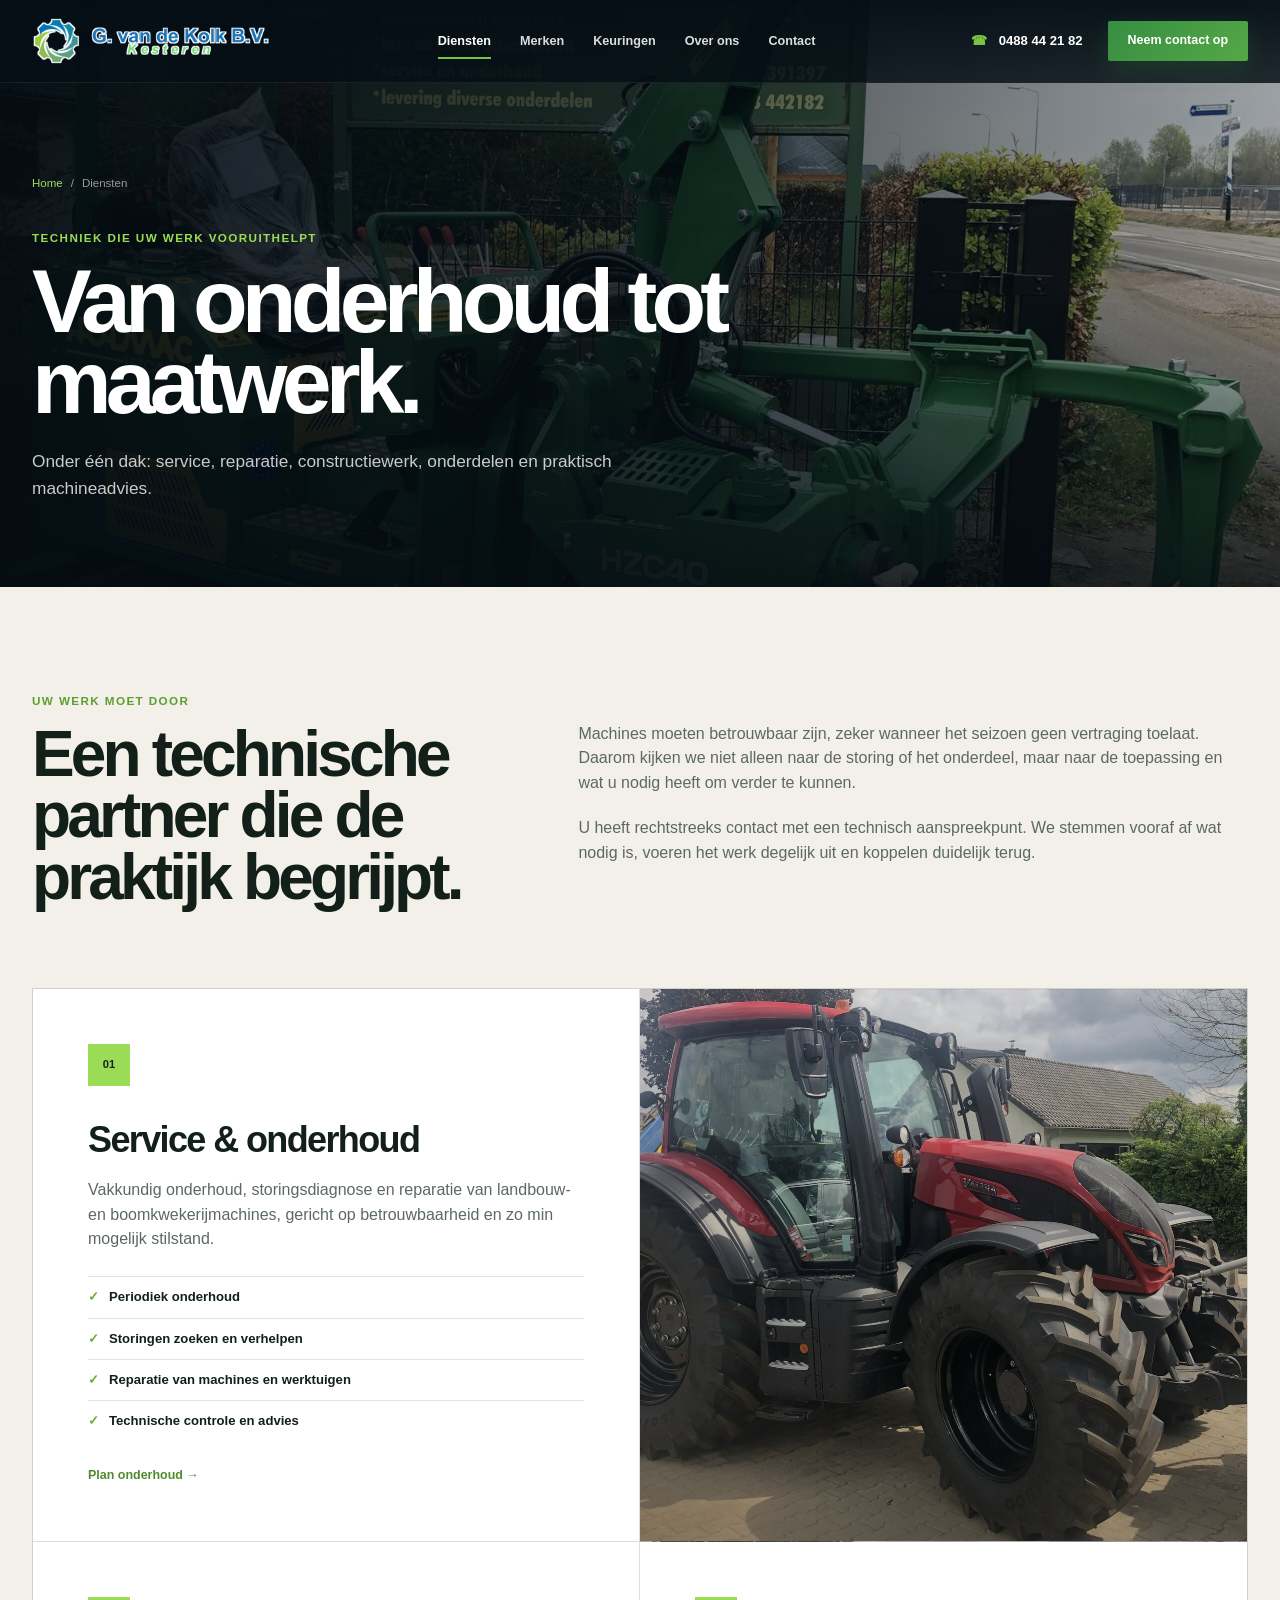
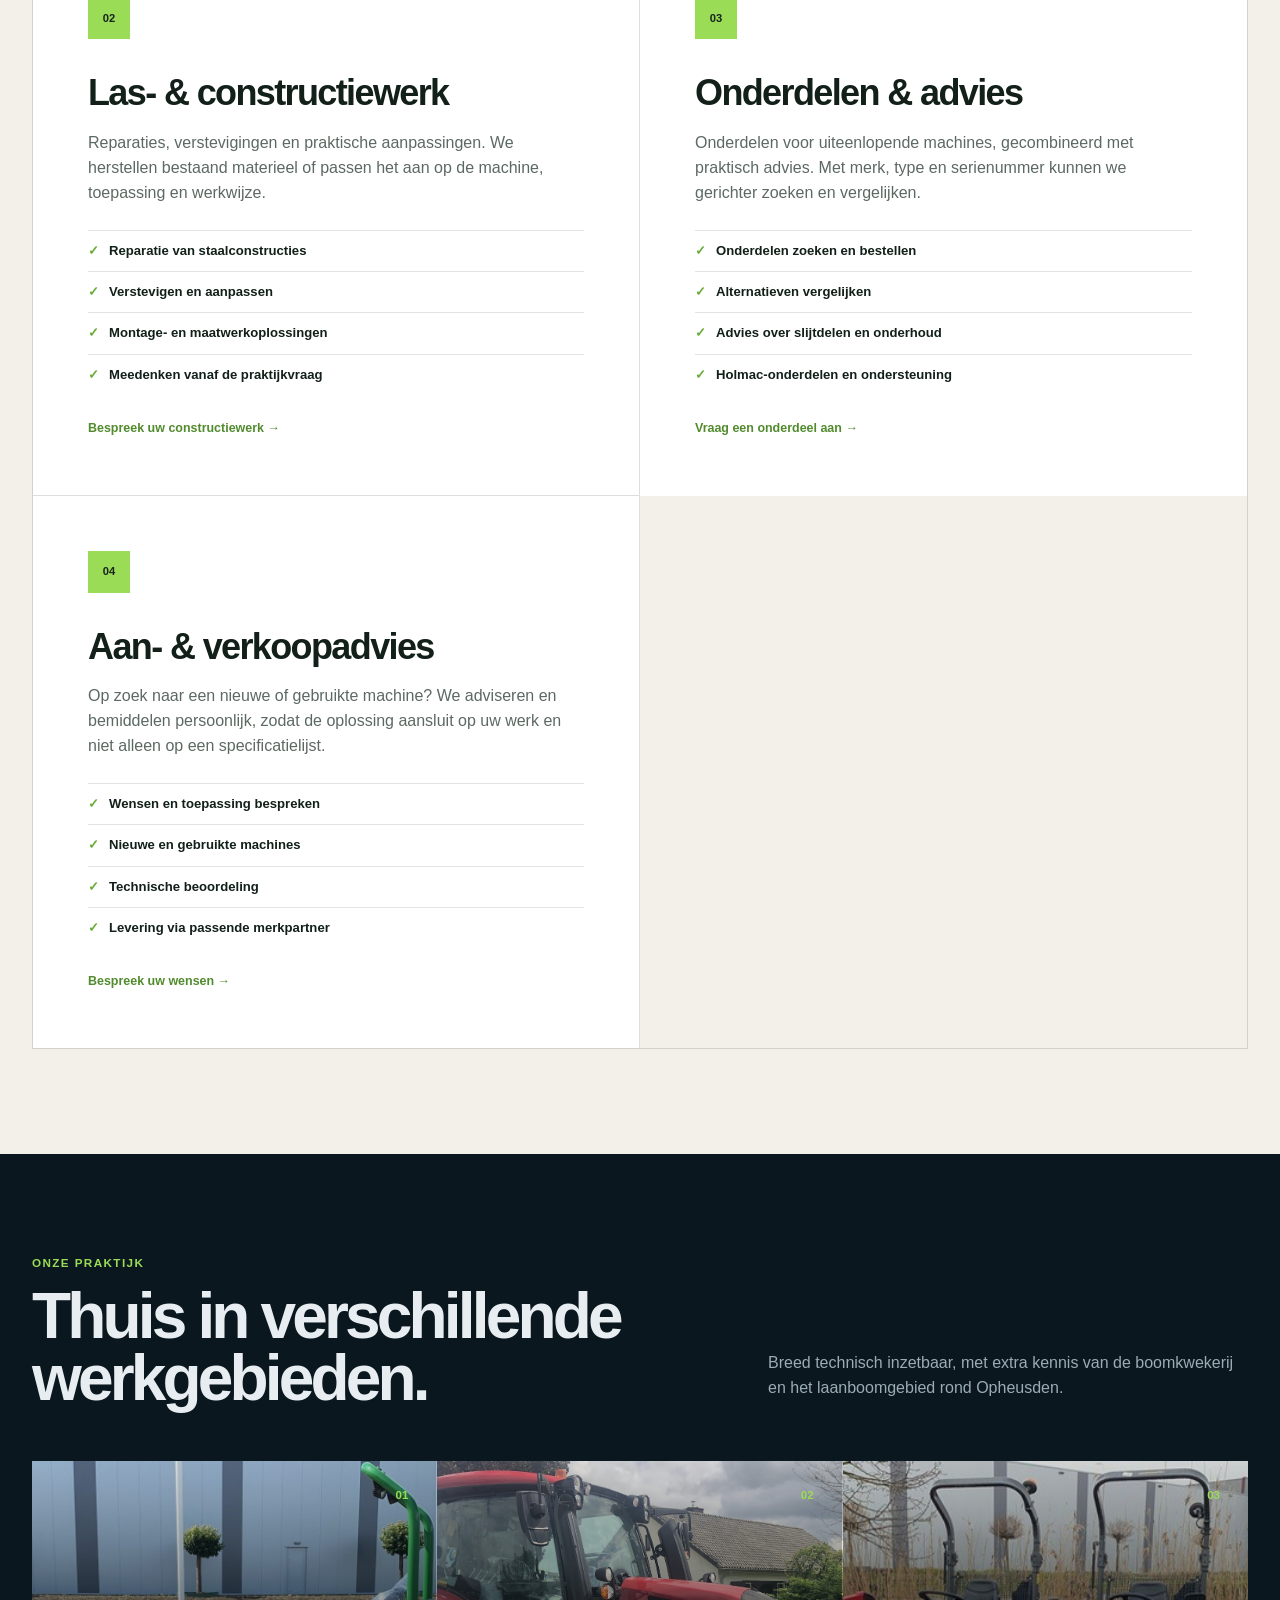
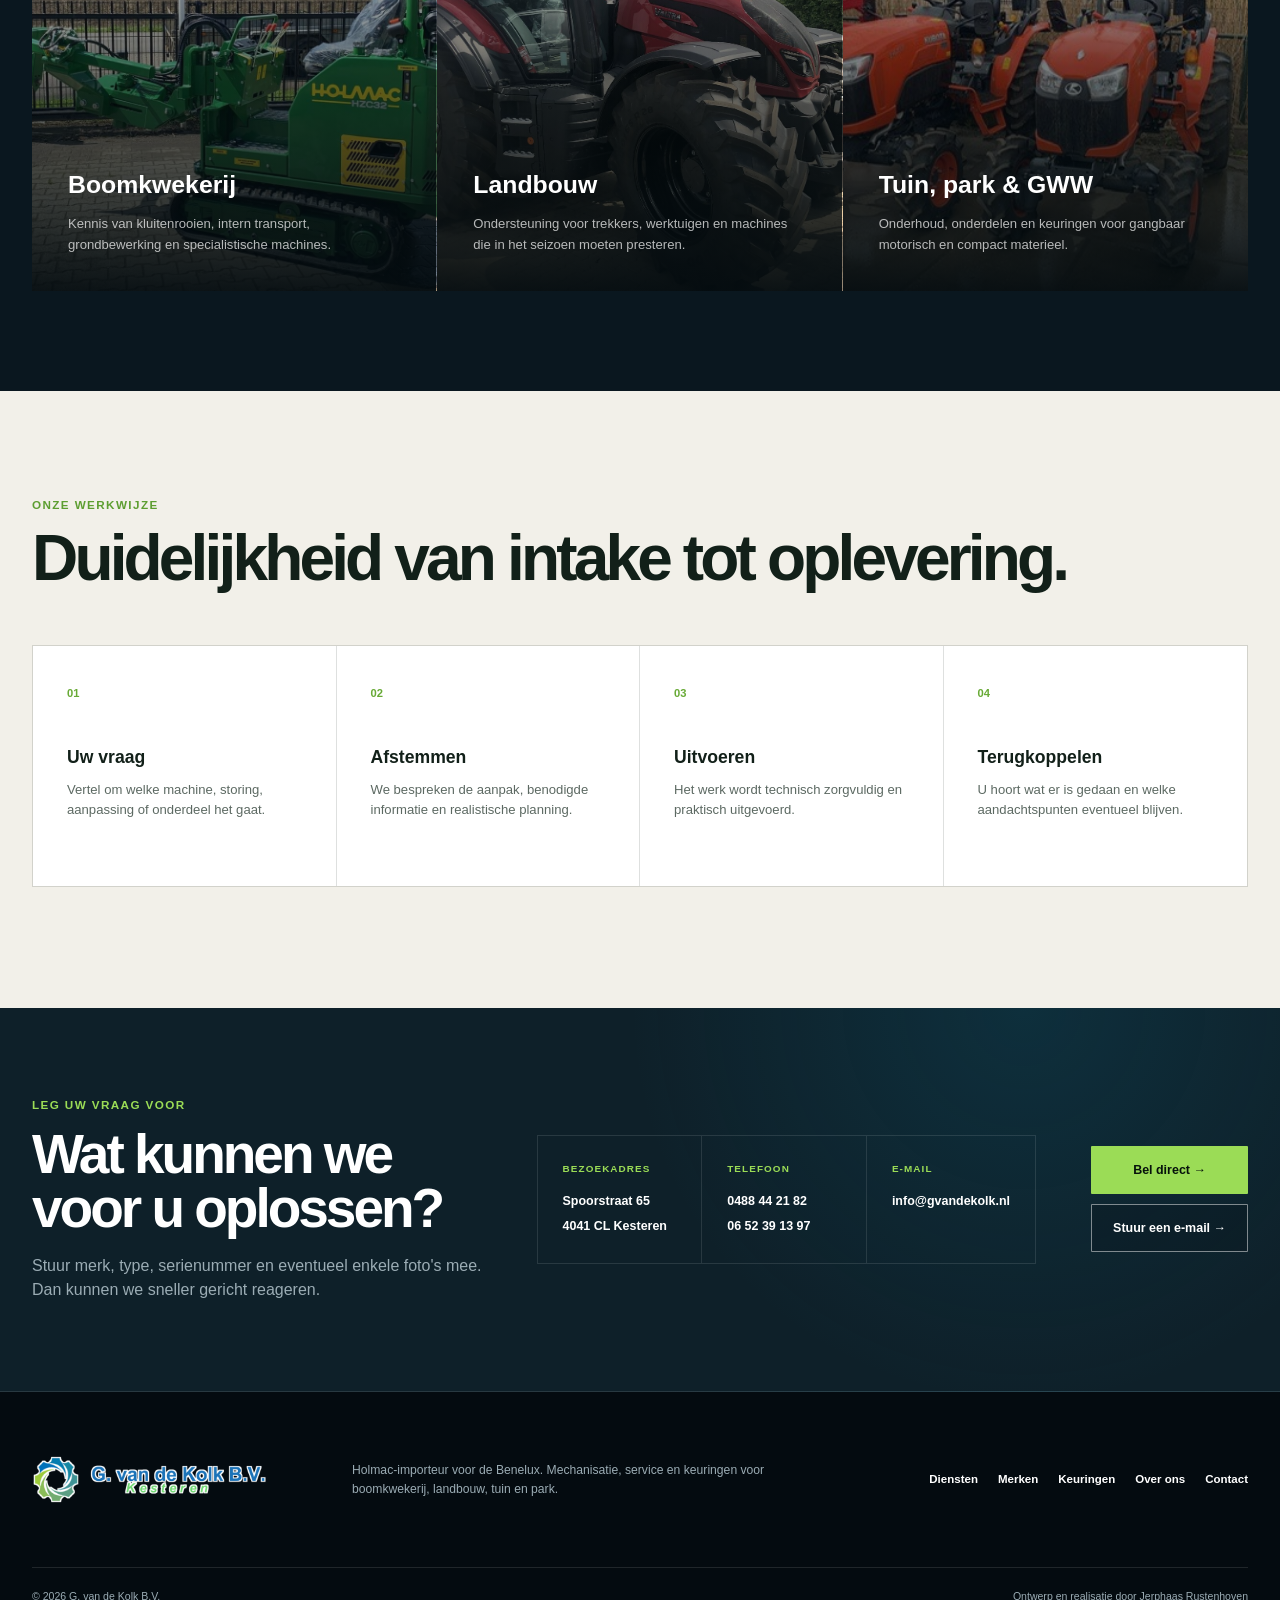
==== diensten.html @ 6b0a61cb "Publiceer tijdelijke proefsite" ====
<!doctype html>
<html lang="nl">
<head>
  <meta charset="utf-8" />
  <meta name="viewport" content="width=device-width, initial-scale=1" />
  <meta name="description" content="Service, onderhoud, las- en constructiewerk, onderdelen en machineadvies bij G. van de Kolk B.V. in Kesteren." />
  <meta name="robots" content="noindex, nofollow, noarchive" />
  <meta name="theme-color" content="#08131b" />
  <title>Diensten | G. van de Kolk B.V.</title>
  <link rel="canonical" href="https://www.gvandekolk.nl/diensten.html" />
  <meta property="og:locale" content="nl_NL" />
  <meta property="og:type" content="website" />
  <meta property="og:title" content="Diensten | G. van de Kolk B.V." />
  <meta property="og:description" content="Praktische techniek en betrouwbare service voor boomkwekerij, landbouw, tuin en park." />
  <meta property="og:url" content="https://www.gvandekolk.nl/diensten.html" />
  <link rel="icon" href="assets/logo-gvd-kolk.png" type="image/png" />
  <script>document.documentElement.classList.add('js');</script>
  <link rel="stylesheet" href="dark.css?v=20260715-5" />
  <script src="app.js?v=20260714-4" defer></script>
</head>
<body class="dark-site subpage-site">
  <a class="skip-link" href="#inhoud">Direct naar de inhoud</a>
  <header class="site-header is-scrolled" data-header>
    <div class="shell header-inner">
      <a class="brand" href="index.html" aria-label="G. van de Kolk B.V. - naar de homepage"><img src="assets/logo-gvd-kolk.png" width="700" height="144" alt="G. van de Kolk B.V." /></a>
      <button class="menu-button" type="button" aria-expanded="false" aria-controls="main-nav" data-menu-button><span></span><span></span><span></span><span class="sr-only">Menu</span></button>
      <nav class="main-nav" id="main-nav" aria-label="Hoofdnavigatie" data-menu>
        <a href="#diensten" aria-current="page">Diensten</a><a href="merken.html">Merken</a><a href="keuringen.html">Keuringen</a><a href="over-ons.html">Over ons</a><a href="#contact">Contact</a>
      </nav>
      <a class="header-phone" href="tel:+31488442182"><span aria-hidden="true">☎</span> 0488 44 21 82</a>
      <a class="header-cta" href="#contact">Neem contact op</a>
    </div>
  </header>

  <main id="inhoud">
    <section class="subpage-hero subpage-hero-services" id="diensten" aria-labelledby="page-title">
      <div class="subpage-hero-overlay"></div>
      <div class="shell subpage-hero-inner reveal">
        <nav class="breadcrumb" aria-label="Kruimelpad"><a href="index.html">Home</a><span>/</span>Diensten</nav>
        <p class="section-label">Techniek die uw werk vooruithelpt</p>
        <h1 id="page-title">Van onderhoud tot maatwerk.</h1>
        <p>Onder één dak: service, reparatie, constructiewerk, onderdelen en praktisch machineadvies.</p>
      </div>
    </section>

    <section class="content-section content-light" aria-labelledby="service-intro-title">
      <div class="shell split-intro">
        <div class="reveal"><p class="section-label">Uw werk moet door</p><h2 id="service-intro-title">Een technische partner die de praktijk begrijpt.</h2></div>
        <div class="split-intro-copy reveal reveal-delay"><p>Machines moeten betrouwbaar zijn, zeker wanneer het seizoen geen vertraging toelaat. Daarom kijken we niet alleen naar de storing of het onderdeel, maar naar de toepassing en wat u nodig heeft om verder te kunnen.</p><p>U heeft rechtstreeks contact met een technisch aanspreekpunt. We stemmen vooraf af wat nodig is, voeren het werk degelijk uit en koppelen duidelijk terug.</p></div>
      </div>

      <div class="shell detail-service-grid">
        <article class="detail-service-card reveal" id="onderhoud"><span class="detail-number">01</span><h2>Service &amp; onderhoud</h2><p>Vakkundig onderhoud, storingsdiagnose en reparatie van landbouw- en boomkwekerijmachines, gericht op betrouwbaarheid en zo min mogelijk stilstand.</p><ul><li>Periodiek onderhoud</li><li>Storingen zoeken en verhelpen</li><li>Reparatie van machines en werktuigen</li><li>Technische controle en advies</li></ul><a href="#contact">Plan onderhoud →</a></article>
        <article class="detail-service-card detail-service-card-image detail-image-maintenance reveal reveal-delay" aria-label="Machine in de werkplaats"></article>
        <article class="detail-service-card reveal" id="constructie"><span class="detail-number">02</span><h2>Las- &amp; constructiewerk</h2><p>Reparaties, verstevigingen en praktische aanpassingen. We herstellen bestaand materieel of passen het aan op de machine, toepassing en werkwijze.</p><ul><li>Reparatie van staalconstructies</li><li>Verstevigen en aanpassen</li><li>Montage- en maatwerkoplossingen</li><li>Meedenken vanaf de praktijkvraag</li></ul><a href="#contact">Bespreek uw constructiewerk →</a></article>
        <article class="detail-service-card reveal" id="onderdelen"><span class="detail-number">03</span><h2>Onderdelen &amp; advies</h2><p>Onderdelen voor uiteenlopende machines, gecombineerd met praktisch advies. Met merk, type en serienummer kunnen we gerichter zoeken en vergelijken.</p><ul><li>Onderdelen zoeken en bestellen</li><li>Alternatieven vergelijken</li><li>Advies over slijtdelen en onderhoud</li><li>Holmac-onderdelen en ondersteuning</li></ul><a href="mailto:info@gvandekolk.nl?subject=Vraag%20over%20onderdelen">Vraag een onderdeel aan →</a></article>
        <article class="detail-service-card reveal reveal-delay" id="machineadvies"><span class="detail-number">04</span><h2>Aan- &amp; verkoopadvies</h2><p>Op zoek naar een nieuwe of gebruikte machine? We adviseren en bemiddelen persoonlijk, zodat de oplossing aansluit op uw werk en niet alleen op een specificatielijst.</p><ul><li>Wensen en toepassing bespreken</li><li>Nieuwe en gebruikte machines</li><li>Technische beoordeling</li><li>Levering via passende merkpartner</li></ul><a href="#contact">Bespreek uw wensen →</a></article>
      </div>
    </section>

    <section class="sector-detail-section" aria-labelledby="sector-title">
      <div class="shell section-heading-wide reveal"><div><p class="section-label">Onze praktijk</p><h2 id="sector-title">Thuis in verschillende werkgebieden.</h2></div><p>Breed technisch inzetbaar, met extra kennis van de boomkwekerij en het laanboomgebied rond Opheusden.</p></div>
      <div class="shell sector-detail-grid">
        <article class="sector-detail sector-detail-boom reveal"><span>01</span><div><h3>Boomkwekerij</h3><p>Kennis van kluitenrooien, intern transport, grondbewerking en specialistische machines.</p></div></article>
        <article class="sector-detail sector-detail-land reveal reveal-delay"><span>02</span><div><h3>Landbouw</h3><p>Ondersteuning voor trekkers, werktuigen en machines die in het seizoen moeten presteren.</p></div></article>
        <article class="sector-detail sector-detail-park reveal"><span>03</span><div><h3>Tuin, park &amp; GWW</h3><p>Onderhoud, onderdelen en keuringen voor gangbaar motorisch en compact materieel.</p></div></article>
      </div>
    </section>

    <section class="content-section content-light" aria-labelledby="process-title">
      <div class="shell section-heading-wide reveal"><div><p class="section-label">Onze werkwijze</p><h2 id="process-title">Duidelijkheid van intake tot oplevering.</h2></div></div>
      <ol class="shell process-detail-grid">
        <li class="reveal"><span>01</span><h3>Uw vraag</h3><p>Vertel om welke machine, storing, aanpassing of onderdeel het gaat.</p></li>
        <li class="reveal reveal-delay"><span>02</span><h3>Afstemmen</h3><p>We bespreken de aanpak, benodigde informatie en realistische planning.</p></li>
        <li class="reveal"><span>03</span><h3>Uitvoeren</h3><p>Het werk wordt technisch zorgvuldig en praktisch uitgevoerd.</p></li>
        <li class="reveal reveal-delay"><span>04</span><h3>Terugkoppelen</h3><p>U hoort wat er is gedaan en welke aandachtspunten eventueel blijven.</p></li>
      </ol>
    </section>

    <section class="contact-v2" id="contact" aria-labelledby="contact-title">
      <div class="shell contact-v2-grid"><div class="contact-v2-title reveal"><p class="section-label">Leg uw vraag voor</p><h2 id="contact-title">Wat kunnen we voor u oplossen?</h2><p>Stuur merk, type, serienummer en eventueel enkele foto's mee. Dan kunnen we sneller gericht reageren.</p></div><div class="contact-v2-details reveal reveal-delay"><div><span>Bezoekadres</span><strong>Spoorstraat 65<br />4041 CL Kesteren</strong></div><div><span>Telefoon</span><strong><a href="tel:+31488442182">0488 44 21 82</a><br /><a href="tel:+31652391397">06 52 39 13 97</a></strong></div><div><span>E-mail</span><strong><a href="mailto:info@gvandekolk.nl">info@gvandekolk.nl</a></strong></div></div><div class="contact-v2-actions reveal"><a class="button button-primary" href="tel:+31488442182">Bel direct →</a><a class="button button-ghost" href="mailto:info@gvandekolk.nl">Stuur een e-mail →</a></div></div>
    </section>
  </main>

  <footer class="site-footer"><div class="shell footer-main"><a class="brand footer-brand" href="index.html"><img src="assets/logo-gvd-kolk.png" width="700" height="144" loading="lazy" decoding="async" alt="G. van de Kolk B.V." /></a><p>Holmac-importeur voor de Benelux. Mechanisatie, service en keuringen voor boomkwekerij, landbouw, tuin en park.</p><nav aria-label="Voettekst navigatie"><a href="#diensten">Diensten</a><a href="merken.html">Merken</a><a href="keuringen.html">Keuringen</a><a href="over-ons.html">Over ons</a><a href="#contact">Contact</a></nav></div><div class="shell footer-bottom"><span>© <span data-year></span> G. van de Kolk B.V.</span><span>Ontwerp en realisatie door Jerphaas Rustenhoven</span></div></footer>
</body>
</html>
---- dark.css ----
:root {
  --night: #071119;
  --night-2: #0a171f;
  --night-3: #0e2029;
  --panel: #10232d;
  --green: #78c442;
  --green-bright: #9bdc56;
  --blue: #098ecb;
  --white: #fff;
  --text: #e7edf0;
  --muted: #9bacb4;
  --line: rgba(255,255,255,.11);
  --shell: min(1280px, calc(100% - 64px));
}

* { box-sizing: border-box; }
html { scroll-behavior: smooth; }
body { margin: 0; color: var(--text); background: var(--night); font-family: "Segoe UI Variable", "Segoe UI", Arial, sans-serif; line-height: 1.55; -webkit-font-smoothing: antialiased; }
img { display: block; max-width: 100%; }
a { color: inherit; text-decoration: none; }
button { font: inherit; }
:focus-visible { outline: 3px solid var(--green-bright); outline-offset: 4px; }
.shell { width: var(--shell); margin-inline: auto; }
.sr-only { position: absolute; width: 1px; height: 1px; padding: 0; margin: -1px; overflow: hidden; clip: rect(0,0,0,0); white-space: nowrap; border: 0; }
.skip-link { position: fixed; top: 10px; left: 10px; z-index: 1000; padding: 11px 16px; color: var(--night); background: var(--green-bright); transform: translateY(-150%); }
.skip-link:focus { transform: translateY(0); }

.site-header { position: fixed; inset: 0 0 auto; z-index: 100; border-bottom: 1px solid rgba(255,255,255,.08); background: linear-gradient(180deg, rgba(5,14,21,.97), rgba(5,14,21,.82)); transition: background .25s ease, box-shadow .25s ease; }
.site-header.is-scrolled { background: rgba(5,14,21,.97); box-shadow: 0 12px 34px rgba(0,0,0,.28); backdrop-filter: blur(16px); }
.header-inner { min-height: 82px; display: grid; grid-template-columns: 250px 1fr auto auto; gap: 25px; align-items: center; }
.brand img { width: 238px; height: auto; }
.main-nav { display: flex; justify-content: center; align-items: center; gap: 29px; }
.main-nav a { position: relative; padding: 29px 0 27px; color: rgba(255,255,255,.86); font-size: .79rem; font-weight: 750; }
.main-nav a::after { content: ""; position: absolute; left: 0; right: 100%; bottom: 20px; height: 2px; background: var(--green); transition: right .2s ease; }
.main-nav a:hover, .main-nav a:focus-visible { color: white; }
.main-nav a:hover::after, .main-nav a:focus-visible::after { right: 0; }
.header-phone { color: white; font-size: .82rem; font-weight: 750; white-space: nowrap; }
.header-phone span { margin-right: 8px; color: var(--green); }
.header-cta { min-height: 40px; display: inline-flex; align-items: center; justify-content: center; padding: 0 20px; border-radius: 2px; color: white; background: linear-gradient(135deg, #378d42, #55a846); font-size: .78rem; font-weight: 800; box-shadow: 0 8px 25px rgba(43,139,57,.24); transition: transform .2s ease, filter .2s ease; }
.header-cta:hover { transform: translateY(-2px); filter: brightness(1.1); }
.menu-button { display: none; width: 46px; height: 46px; border: 1px solid rgba(255,255,255,.28); background: transparent; }
.menu-button > span:not(.sr-only) { display: block; width: 22px; height: 2px; margin: 5px auto; background: white; transition: transform .2s ease, opacity .2s ease; }

.hero-v2 { position: relative; min-height: 680px; display: flex; align-items: center; overflow: hidden; background: #0b151b; }
.hero-v2-image { position: absolute; inset: 0; background: url("assets/old-site-media/valtra-n-series-hero.jpg") 50% 52% / cover no-repeat; animation: heroDrift 16s ease-in-out infinite alternate; }
.hero-v2-overlay { position: absolute; inset: 0; background: linear-gradient(90deg, rgba(4,12,18,.98) 0%, rgba(4,12,18,.91) 31%, rgba(4,12,18,.42) 62%, rgba(4,12,18,.16) 100%), linear-gradient(0deg, rgba(3,10,14,.78), transparent 52%); }
.hero-v2-inner { position: relative; z-index: 2; display: grid; grid-template-columns: minmax(0, 620px) 1fr; gap: 80px; align-items: end; padding: 125px 0 105px; }
.hero-v2-copy { max-width: 610px; }
.hero-kicker, .section-label { margin: 0 0 14px; color: var(--green-bright); font-size: .73rem; font-weight: 850; letter-spacing: .12em; text-transform: uppercase; }
.hero-v2 h1 { margin: 0; color: white; font-size: clamp(4.7rem, 7.3vw, 7.2rem); line-height: .83; letter-spacing: -.065em; text-shadow: 0 10px 38px rgba(0,0,0,.28); }
.hero-subtitle { display: block; margin-top: 18px; color: white; font-size: clamp(1.25rem, 2vw, 1.75rem); line-height: 1.2; }
.hero-v2-copy > p:last-of-type { max-width: 530px; margin: 22px 0 0; color: rgba(255,255,255,.78); font-size: 1rem; }
.button-row { display: flex; flex-wrap: wrap; gap: 12px; margin-top: 30px; }
.button { min-height: 48px; display: inline-flex; align-items: center; justify-content: center; gap: 24px; padding: 0 21px; border: 1px solid transparent; border-radius: 1px; font-size: .78rem; font-weight: 800; transition: transform .2s ease, background .2s ease, border-color .2s ease; }
.button:hover { transform: translateY(-2px); }
.button-primary { color: #06120b; background: var(--green-bright); }
.button-primary:hover { background: #b3eb75; }
.button-ghost { color: white; border-color: rgba(255,255,255,.48); background: rgba(8,18,24,.25); }
.button-ghost:hover { border-color: white; background: rgba(255,255,255,.11); }
.hero-importer { position: relative; align-self: end; justify-self: end; width: 250px; padding: 28px 30px; border-top: 3px solid var(--green); background: rgba(6,18,24,.83); box-shadow: 0 24px 60px rgba(0,0,0,.3); backdrop-filter: blur(12px); transition: transform .25s ease, background .25s ease; }
.hero-importer:hover { transform: translateY(-5px); background: rgba(8,28,34,.94); }
.hero-importer span { display: block; color: var(--green-bright); font-size: .68rem; font-weight: 900; letter-spacing: .16em; }
.hero-importer strong { display: block; margin-top: 18px; color: white; font-size: 1.55rem; line-height: 1.08; }
.hero-importer small { display: block; margin-top: 15px; color: var(--muted); font-size: .72rem; }
.hero-importer i { position: absolute; right: 25px; bottom: 22px; color: var(--green); font-style: normal; }
.hero-v2-bottom { position: absolute; z-index: 3; inset: auto 0 0; border-top: 1px solid rgba(255,255,255,.13); background: rgba(4,13,19,.84); backdrop-filter: blur(10px); }
.hero-bottom-inner { min-height: 75px; display: grid; grid-template-columns: repeat(3, 1fr); align-items: center; }
.hero-bottom-inner span { padding: 0 30px; border-left: 1px solid var(--line); color: rgba(255,255,255,.7); font-size: .72rem; font-weight: 750; letter-spacing: .04em; text-transform: uppercase; text-align: center; }
.hero-bottom-inner span:last-child { border-right: 1px solid var(--line); }
.hero-bottom-inner b { margin-right: 12px; color: var(--green); }

.service-band { border-bottom: 1px solid var(--line); background: var(--night-2); }
.service-band-grid { min-height: 265px; display: grid; grid-template-columns: 220px repeat(4, minmax(0,1fr)) 220px; }
.service-band-title, .service-mini { padding: 42px 25px; border-right: 1px solid var(--line); }
.service-band-title { padding-left: 0; }
.service-band-title h2 { margin: 0; color: white; font-size: 1.85rem; line-height: 1.08; letter-spacing: -.04em; }
.accent-line { display: block; width: 38px; height: 2px; margin-top: 22px; background: var(--green); }
.service-mini { position: relative; transition: background .25s ease, transform .25s ease; }
.service-mini:hover { z-index: 2; background: rgba(255,255,255,.035); transform: translateY(-4px); }
.service-icon { display: block; margin-bottom: 19px; color: white; font-size: 1.55rem; line-height: 1; }
.service-mini h3 { margin: 0; color: white; font-size: .92rem; }
.service-mini p { margin: 12px 0 17px; color: var(--muted); font-size: .76rem; }
.service-mini a { color: var(--green-bright); font-size: .73rem; font-weight: 800; }
.service-band-image { background: linear-gradient(rgba(7,16,22,.08), rgba(7,16,22,.45)), url("assets/old-site-media/IMG_6449-scaled.jpg") center 48% / cover no-repeat; }

.brand-band { padding: 52px 0 57px; border-bottom: 1px solid var(--line); background: #081118; }
.brand-band-inner { display: grid; grid-template-columns: 260px 1fr; gap: 42px; align-items: end; }
.brand-band-heading h2 { margin: 0; color: white; font-size: 2rem; line-height: 1.05; letter-spacing: -.04em; }
.band-link { display: inline-block; margin-top: 17px; color: var(--green-bright); font-size: .7rem; font-weight: 800; }
.brand-role-grid { display: grid; grid-template-columns: repeat(4, 1fr); border: 1px solid var(--line); }
.brand-role { min-height: 145px; display: flex; flex-direction: column; justify-content: center; padding: 25px; border-right: 1px solid var(--line); background: rgba(255,255,255,.015); transition: background .25s ease, transform .25s ease; }
.brand-role:last-child { border-right: 0; }
.brand-role:hover { z-index: 2; background: rgba(255,255,255,.05); transform: translateY(-3px); }
.brand-role-featured { box-shadow: inset 0 3px 0 var(--green-bright); background: linear-gradient(145deg, rgba(120,196,66,.19), rgba(120,196,66,.05)); }
.brand-role-valtra { background: linear-gradient(145deg, rgba(143,158,166,.2), rgba(120,196,66,.06)); }
.brand-role span { color: var(--green-bright); font-size: .61rem; font-weight: 850; letter-spacing: .09em; text-transform: uppercase; }
.brand-role strong { margin-top: 13px; color: white; font-size: 1.45rem; line-height: 1.1; letter-spacing: .02em; }
.brand-role small { margin-top: 8px; color: var(--muted); font-size: .68rem; }
.brand-role-more strong { font-size: .95rem; line-height: 1.35; }

.feature-grid { display: grid; grid-template-columns: 1fr 1fr; background: #050d12; }
.feature-panel { position: relative; min-height: 540px; display: flex; align-items: flex-end; overflow: hidden; }
.feature-panel-image, .feature-panel-shade { position: absolute; inset: 0; }
.feature-panel-image { background-position: center; background-size: cover; transition: transform .8s ease; }
.feature-panel:hover .feature-panel-image { transform: scale(1.035); }
.feature-image-keuringen { background-image: url("assets/old-site-media/Kubota-spuit.jpg"); background-position: center 56%; }
.feature-image-workshop { background-image: url("assets/old-site-media/Holmac-HZC-32-40.jpg"); }
.feature-panel-shade { background: linear-gradient(0deg, rgba(3,11,15,.98) 0%, rgba(4,13,18,.78) 49%, rgba(4,13,18,.2) 100%); }
.feature-panel-content { position: relative; z-index: 2; max-width: 630px; padding: 70px clamp(38px, 6vw, 90px); }
.feature-panel-content h2 { max-width: 510px; margin: 0; color: white; font-size: clamp(2.2rem, 4vw, 3.5rem); line-height: .98; letter-spacing: -.055em; }
.feature-panel-content > p:not(.section-label) { max-width: 520px; margin: 20px 0; color: rgba(255,255,255,.75); }
.feature-panel-content ul { display: flex; flex-wrap: wrap; gap: 8px 22px; margin: 0 0 26px; padding: 0; color: white; font-size: .75rem; list-style: none; }
.feature-panel-content li::before { content: "✓"; margin-right: 7px; color: var(--green-bright); }

.about-v2 { padding: 105px 0; background: #f2f0e9; color: #122019; }
.about-v2-grid { display: grid; grid-template-columns: minmax(0, .85fr) minmax(420px, 1fr); gap: 105px; align-items: center; }
.about-v2 .section-label { color: #5e9f31; }
.about-v2 h2 { max-width: 610px; margin: 0; font-size: clamp(2.8rem, 5vw, 4.75rem); line-height: .96; letter-spacing: -.06em; }
.about-v2-copy > p:not(.section-label) { max-width: 620px; margin: 24px 0 0; color: #5c6962; }
.about-checks { display: flex; flex-wrap: wrap; gap: 10px; margin-top: 30px; }
.about-checks span { padding: 9px 13px; border: 1px solid rgba(18,32,25,.14); font-size: .72rem; font-weight: 800; }
.about-checks span::before { content: "✓"; margin-right: 7px; color: #6aac37; }
.about-more { display: inline-block; margin-top: 28px; color: #497e29; border-bottom: 1px solid currentColor; font-size: .78rem; font-weight: 850; }
.about-v2-visual { position: relative; min-height: 560px; }
.about-v2-visual img { width: 100%; height: 560px; object-fit: cover; object-position: center 42%; filter: saturate(.85) contrast(1.03); }
.about-v2-visual > div { position: absolute; right: -25px; bottom: 35px; width: 210px; padding: 24px; color: white; background: var(--night-2); box-shadow: 0 24px 55px rgba(12,28,20,.2); }
.about-v2-visual strong, .about-v2-visual span { display: block; }
.about-v2-visual strong { color: var(--green-bright); font-size: 1.3rem; }
.about-v2-visual span { margin-top: 5px; color: var(--muted); font-size: .72rem; }

.contact-v2 { padding: 88px 0; border-bottom: 1px solid var(--line); background: radial-gradient(circle at 80% 0%, rgba(13,107,137,.2), transparent 36%), var(--night-3); }
.contact-v2-grid { display: grid; grid-template-columns: minmax(0, .9fr) minmax(440px, 1fr) auto; gap: 55px; align-items: center; }
.contact-v2 h2 { max-width: 560px; margin: 0; color: white; font-size: clamp(2.3rem, 4.3vw, 4rem); line-height: .98; letter-spacing: -.055em; }
.contact-v2-title > p:last-child { max-width: 500px; margin: 18px 0 0; color: var(--muted); }
.contact-v2-details { display: grid; grid-template-columns: repeat(3, 1fr); border: 1px solid var(--line); }
.contact-v2-details > div { min-height: 125px; padding: 25px; border-right: 1px solid var(--line); }
.contact-v2-details > div:last-child { border-right: 0; }
.contact-v2-details span { display: block; margin-bottom: 12px; color: var(--green-bright); font-size: .62rem; font-weight: 850; letter-spacing: .11em; text-transform: uppercase; }
.contact-v2-details strong { color: white; font-size: .78rem; line-height: 1.65; }
.contact-v2-actions { display: flex; flex-direction: column; gap: 10px; }

.site-footer { color: var(--muted); background: #040b10; }
.footer-main { min-height: 175px; display: grid; grid-template-columns: 260px 1fr auto; gap: 60px; align-items: center; }
.footer-brand img { width: 235px; }
.footer-main p { max-width: 430px; font-size: .76rem; }
.footer-main nav { display: flex; flex-wrap: wrap; gap: 20px; color: white; font-size: .72rem; font-weight: 750; }
.footer-main nav a:hover { color: var(--green-bright); }
.footer-bottom { min-height: 58px; display: flex; align-items: center; justify-content: space-between; border-top: 1px solid var(--line); font-size: .66rem; }

.reveal { opacity: 1; transform: none; transition: opacity .65s ease, transform .65s ease; }
.js .reveal { opacity: 0; transform: translateY(22px); }
.js .reveal.is-visible { opacity: 1; transform: translateY(0); }
.reveal-delay { transition-delay: .12s; }
@keyframes heroDrift { from { transform: scale(1.01); } to { transform: scale(1.055); } }

/* Shared content pages */
.main-nav a[aria-current="page"] { color: white; }
.main-nav a[aria-current="page"]::after { right: 0; }
.subpage-hero { position: relative; min-height: 560px; display: flex; align-items: flex-end; overflow: hidden; background-color: var(--night); background-position: center; background-size: cover; }
.subpage-hero-services { background-image: url("assets/old-site-media/IMG_6449-scaled.jpg"); background-position: center 47%; }
.subpage-hero-brands { background-image: url("assets/old-site-media/valtra-n-series-hero.jpg"); background-position: center 52%; }
.subpage-hero-about { background-image: url("assets/old-site-media/Holmac-zomer-2025.jpg"); background-position: center 42%; }
.subpage-hero-overlay { position: absolute; inset: 0; background: linear-gradient(90deg, rgba(4,12,18,.96) 0%, rgba(4,12,18,.75) 48%, rgba(4,12,18,.28) 100%), linear-gradient(0deg, rgba(4,12,18,.75), transparent 52%); }
.subpage-hero-inner { position: relative; z-index: 2; padding: 175px 0 85px; }
.breadcrumb { display: flex; align-items: center; gap: 8px; margin-bottom: 36px; color: rgba(255,255,255,.58); font-size: .72rem; }
.breadcrumb a { color: var(--green-bright); }
.subpage-hero h1 { max-width: 950px; margin: 0; color: white; font-size: clamp(3.8rem, 7vw, 6.5rem); line-height: .91; letter-spacing: -.065em; }
.subpage-hero-inner > p:last-child { max-width: 700px; margin: 24px 0 0; color: rgba(255,255,255,.78); font-size: 1.08rem; }

.content-section { padding: 105px 0; }
.content-light { color: #122019; background: #f2f0e9; }
.content-light .section-label { color: #5d9e31; }
.split-intro { display: grid; grid-template-columns: minmax(0, .8fr) minmax(0, 1.2fr); gap: 100px; align-items: start; }
.split-intro h2, .section-heading-wide h2 { margin: 0; font-size: clamp(2.8rem, 5vw, 4.7rem); line-height: .96; letter-spacing: -.06em; }
.split-intro-copy { padding-top: 30px; }
.split-intro-copy > p { margin: 0 0 20px; color: #5c6962; font-size: 1rem; }
.split-intro-copy .button { margin-top: 14px; }
.section-heading-wide { display: flex; justify-content: space-between; gap: 70px; align-items: end; margin-bottom: 52px; }
.section-heading-wide > p { max-width: 480px; margin: 0 0 8px; color: var(--muted); }
.content-light .section-heading-wide > p { color: #5c6962; }

.detail-service-grid { display: grid; grid-template-columns: 1fr 1fr; margin-top: 80px; border: 1px solid rgba(18,32,25,.14); }
.detail-service-card { min-height: 480px; padding: 55px; border-right: 1px solid rgba(18,32,25,.14); border-bottom: 1px solid rgba(18,32,25,.14); background: #fff; }
.detail-service-card:nth-child(even) { border-right: 0; }
.detail-service-card:nth-last-child(-n+2) { border-bottom: 0; }
.detail-number { display: inline-flex; align-items: center; justify-content: center; width: 42px; height: 42px; margin-bottom: 35px; color: #18251d; background: var(--green-bright); font-size: .7rem; font-weight: 900; }
.detail-service-card h2 { max-width: 520px; margin: 0; font-size: 2.25rem; line-height: 1.05; letter-spacing: -.045em; }
.detail-service-card > p { max-width: 590px; margin: 19px 0; color: #5c6962; }
.detail-service-card ul, .partner-detail-card ul { display: grid; gap: 10px; margin: 24px 0 30px; padding: 0; list-style: none; }
.detail-service-card li, .partner-detail-card li { padding-top: 10px; border-top: 1px solid rgba(18,32,25,.12); font-size: .82rem; font-weight: 700; }
.detail-service-card li::before, .partner-detail-card li::before { content: "✓"; margin-right: 10px; color: #68aa36; }
.detail-service-card > a, .partner-detail-card > a { color: #518b2d; font-size: .78rem; font-weight: 850; }
.detail-service-card-image { background-position: center; background-size: cover; }
.detail-image-maintenance { background-image: linear-gradient(rgba(6,17,23,.12), rgba(6,17,23,.38)), url("assets/old-site-media/IMG_7558-scaled.jpg"); }

.sector-detail-section { padding: 100px 0; background: var(--night-2); }
.sector-detail-grid { display: grid; grid-template-columns: repeat(3, 1fr); }
.sector-detail { position: relative; min-height: 430px; display: flex; align-items: flex-end; overflow: hidden; padding: 36px; border-right: 1px solid var(--line); background-position: center; background-size: cover; }
.sector-detail:last-child { border-right: 0; }
.sector-detail::after { content: ""; position: absolute; inset: 0; background: linear-gradient(0deg, rgba(3,11,15,.96), rgba(4,13,18,.12)); }
.sector-detail-boom { background-image: url("assets/old-site-media/Holmac-HZC-32-40.jpg"); }
.sector-detail-land { background-image: url("assets/old-site-media/IMG_7558-scaled.jpg"); }
.sector-detail-park { background-image: url("assets/old-site-media/Kubota-B2311-1.jpg"); }
.sector-detail > span { position: absolute; z-index: 2; top: 26px; right: 28px; color: var(--green-bright); font-size: .72rem; font-weight: 900; }
.sector-detail > div { position: relative; z-index: 2; }
.sector-detail h3 { margin: 0; color: white; font-size: 1.55rem; }
.sector-detail p { margin: 10px 0 0; color: rgba(255,255,255,.7); font-size: .82rem; }

.process-detail-grid { display: grid; grid-template-columns: repeat(4, 1fr); margin-top: 55px; padding: 0; border: 1px solid rgba(18,32,25,.14); list-style: none; }
.process-detail-grid li { min-height: 240px; padding: 34px; border-right: 1px solid rgba(18,32,25,.14); background: #fff; }
.process-detail-grid li:last-child { border-right: 0; }
.process-detail-grid span { color: #68aa36; font-size: .7rem; font-weight: 900; }
.process-detail-grid h3 { margin: 40px 0 8px; font-size: 1.1rem; }
.process-detail-grid p { margin: 0; color: #5c6962; font-size: .82rem; }

.brand-feature-section { padding: 105px 0; background: var(--night-2); }
.brand-feature-grid { display: grid; grid-template-columns: minmax(0, .85fr) minmax(480px, 1.15fr); gap: 90px; align-items: center; }
.brand-feature-copy h2 { margin: 0; color: white; font-size: clamp(4.8rem, 8vw, 7.7rem); line-height: .9; letter-spacing: -.06em; }
.brand-feature-copy > p:not(.section-label) { max-width: 600px; margin: 22px 0 0; color: var(--muted); }
.brand-capabilities { display: flex; flex-wrap: wrap; gap: 9px; margin: 30px 0; }
.brand-capabilities span { padding: 9px 12px; border: 1px solid var(--line); color: white; font-size: .7rem; font-weight: 750; }
.brand-feature-visual { position: relative; min-height: 640px; }
.brand-feature-visual img { width: 100%; height: 640px; object-fit: cover; object-position: center 42%; }
.brand-feature-visual > div { position: absolute; left: -30px; bottom: 35px; min-width: 210px; padding: 24px; border-top: 3px solid var(--green); background: rgba(5,16,22,.94); }
.brand-feature-visual span, .brand-feature-visual strong { display: block; }
.brand-feature-visual span { color: var(--muted); font-size: .68rem; text-transform: uppercase; }
.brand-feature-visual strong { margin-top: 6px; color: white; font-size: 1.55rem; }
.partner-detail-grid { display: grid; grid-template-columns: minmax(0, 1.28fr) minmax(330px, .72fr); margin-top: 62px; border: 1px solid rgba(18,32,25,.14); }
.partner-detail-card { min-height: 620px; padding: 55px; border-right: 1px solid rgba(18,32,25,.14); background: white; }
.partner-detail-card:last-child { border-right: 0; }
.partner-detail-card > span { display: inline-block; padding: 7px 10px; color: #102018; background: var(--green-bright); font-size: .65rem; font-weight: 900; letter-spacing: .09em; text-transform: uppercase; }
.partner-detail-card h2 { margin: 35px 0 0; font-size: 3rem; letter-spacing: -.04em; }
.partner-detail-card > p { color: #5c6962; }
.partner-detail-valtra { position: relative; display: flex; align-items: flex-end; overflow: hidden; padding: 0; color: white; background: #08131b url("assets/old-site-media/valtra-n-series-hero.jpg") 64% center / cover no-repeat; }
.partner-detail-valtra::after { content: ""; position: absolute; inset: 0; background: linear-gradient(0deg, rgba(3,11,15,.98) 0%, rgba(3,11,15,.9) 43%, rgba(3,11,15,.16) 82%), linear-gradient(90deg, rgba(3,11,15,.55), transparent 70%); }
.partner-detail-valtra-content { position: relative; z-index: 2; width: 100%; padding: 280px 55px 48px; }
.partner-detail-valtra-content > span { display: inline-block; padding: 7px 10px; color: #102018; background: var(--green-bright); font-size: .65rem; font-weight: 900; letter-spacing: .09em; text-transform: uppercase; }
.partner-detail-valtra h2 { margin: 24px 0 12px; color: white; font-size: clamp(3.8rem, 6vw, 5.8rem); line-height: .9; }
.partner-detail-valtra-content > p { max-width: 720px; margin: 0 0 12px; color: rgba(255,255,255,.74); }
.partner-detail-valtra-content > .partner-detail-lead { color: white; font-size: 1.02rem; font-weight: 700; }
.partner-detail-valtra ul { grid-template-columns: 1fr 1fr; gap: 8px 24px; margin: 24px 0 26px; }
.partner-detail-valtra li { border-color: rgba(255,255,255,.18); color: white; }
.partner-detail-valtra a { color: var(--green-bright); font-size: .78rem; font-weight: 850; }
.partner-detail-airpress { background: #f9faf5; }

.experience-section { padding: 100px 0; background: var(--night-2); }
.experience-grid { display: grid; grid-template-columns: minmax(0, .7fr) minmax(0, 1.3fr); gap: 80px; align-items: center; }
.experience-grid h2 { margin: 0; color: white; font-size: clamp(2.8rem, 5vw, 4.6rem); line-height: .96; letter-spacing: -.06em; }
.experience-grid p { max-width: 590px; color: var(--muted); }
.experience-brands { display: grid; grid-template-columns: repeat(4, 1fr); border: 1px solid var(--line); }
.experience-brands span { min-height: 92px; display: flex; align-items: center; justify-content: center; border-right: 1px solid var(--line); border-bottom: 1px solid var(--line); color: white; font-size: .8rem; font-weight: 850; letter-spacing: .06em; }
.experience-brands span:nth-child(4n) { border-right: 0; }
.experience-brands span:nth-last-child(-n+4) { border-bottom: 0; }

.story-grid { display: grid; grid-template-columns: minmax(0, .8fr) minmax(480px, 1.2fr); gap: 100px; align-items: center; }
.story-copy h2 { margin: 0; font-size: clamp(3.5rem, 6vw, 5.8rem); line-height: .93; letter-spacing: -.065em; }
.story-copy > p:not(.section-label) { max-width: 620px; margin: 22px 0 0; color: #5c6962; }
.story-visual { position: relative; min-height: 620px; }
.story-visual img:first-child { width: 68%; height: 430px; object-fit: cover; }
.story-visual img:nth-child(2) { position: absolute; right: 0; bottom: 0; width: 48%; height: 390px; object-fit: cover; }
.story-visual > div { position: absolute; left: 30px; bottom: 40px; width: 230px; padding: 23px; color: white; background: var(--night-2); }
.story-visual strong, .story-visual span { display: block; }
.story-visual strong { color: var(--green-bright); font-size: 1.35rem; }
.story-visual span { margin-top: 5px; color: var(--muted); font-size: .7rem; }

.values-section { padding: 100px 0; background: var(--night-2); }
.values-grid { display: grid; grid-template-columns: repeat(3, 1fr); border: 1px solid var(--line); }
.value-card { min-height: 310px; padding: 42px; border-right: 1px solid var(--line); }
.value-card:last-child { border-right: 0; }
.value-card span { color: var(--green-bright); font-size: .7rem; font-weight: 900; }
.value-card h3 { margin: 55px 0 12px; color: white; font-size: 1.5rem; }
.value-card p { margin: 0; color: var(--muted); }

.region-section { padding: 105px 0; color: #122019; background: #e8eadf; }
.region-grid { display: grid; grid-template-columns: 1fr 1fr; gap: 95px; align-items: center; }
.region-image img { width: 100%; height: 620px; object-fit: cover; object-position: center 44%; }
.region-copy .section-label { color: #5d9e31; }
.region-copy h2 { margin: 0; font-size: clamp(3rem, 5.4vw, 5rem); line-height: .95; letter-spacing: -.06em; }
.region-copy > p:not(.section-label) { margin: 22px 0 0; color: #5c6962; }
.region-facts { display: grid; grid-template-columns: repeat(3, 1fr); margin-top: 38px; border: 1px solid rgba(18,32,25,.14); }
.region-facts span { padding: 20px; border-right: 1px solid rgba(18,32,25,.14); color: #68726b; font-size: .68rem; }
.region-facts span:last-child { border-right: 0; }
.region-facts strong { display: block; margin-bottom: 5px; color: #1b2a21; font-size: .95rem; }

/* Dark treatment for the detailed inspections page */
.dark-site .section { --muted: #5c6962; --line: rgba(18,32,25,.14); --forest: #10241b; --cream: #f4f1e9; --paper: #fbfaf6; color: #122019; }
.dark-site .page-hero { background-color: var(--night); }
.dark-site .page-hero::before { filter: saturate(.75) contrast(1.05); }
.dark-site .services-section, .dark-site .prepare-section, .dark-site .faq-section { background: #f2f0e9; color: #122019; }
.dark-site .section:not(.services-section):not(.prepare-section):not(.faq-section) { background: #fbfaf6; color: #122019; }
.dark-site .inspection-detail { box-shadow: 0 16px 40px rgba(9,24,18,.09); }
.dark-site .contact-section { background: var(--night-3); }

@media (max-width: 1180px) {
  .header-inner { grid-template-columns: 220px 1fr auto; }
  .header-cta { display: none; }
  .service-band-grid { grid-template-columns: 200px repeat(4, 1fr); }
  .service-band-image { display: none; }
  .brand-band-inner { grid-template-columns: 1fr; }
  .contact-v2-grid { grid-template-columns: 1fr; }
  .contact-v2-actions { flex-direction: row; }
  .split-intro, .story-grid, .region-grid { gap: 55px; }
  .detail-service-card, .partner-detail-card { padding: 42px; }
  .brand-feature-grid { gap: 55px; }
}

@media (max-width: 960px) {
  :root { --shell: min(calc(100% - 42px), 760px); }
  .header-inner { min-height: 74px; grid-template-columns: 1fr auto; }
  .brand img { width: 205px; }
  .header-phone { display: none; }
  .menu-button { display: block; grid-column: 2; }
  .menu-button[aria-expanded="true"] > span:nth-child(1) { transform: translateY(7px) rotate(45deg); }
  .menu-button[aria-expanded="true"] > span:nth-child(2) { opacity: 0; }
  .menu-button[aria-expanded="true"] > span:nth-child(3) { transform: translateY(-7px) rotate(-45deg); }
  .main-nav { position: absolute; top: 74px; left: 0; right: 0; display: none; flex-direction: column; gap: 0; align-items: stretch; padding: 15px var(--shell-gutter, 21px) 25px; background: rgba(5,14,21,.98); box-shadow: 0 24px 35px rgba(0,0,0,.3); }
  .main-nav.is-open { display: flex; }
  .main-nav a { padding: 14px 21px; border-bottom: 1px solid var(--line); }
  .main-nav a::after { display: none; }
  .hero-v2 { min-height: 760px; }
  .hero-v2-inner { grid-template-columns: 1fr; padding: 135px 0 135px; }
  .hero-importer { display: none; }
  .hero-bottom-inner { grid-template-columns: 1fr 1fr; }
  .hero-bottom-inner span { min-height: 58px; display: flex; align-items: center; justify-content: center; }
  .hero-bottom-inner span:last-child { display: none; }
  .service-band-grid { grid-template-columns: 1fr 1fr; }
  .service-band-title { grid-column: 1 / -1; padding-left: 0; border-bottom: 1px solid var(--line); }
  .service-mini { min-height: 250px; }
  .brand-role-grid { grid-template-columns: 1fr 1fr; }
  .brand-role:nth-child(2) { border-right: 0; }
  .brand-role:nth-child(-n+2) { border-bottom: 1px solid var(--line); }
  .feature-grid { grid-template-columns: 1fr; }
  .feature-panel { min-height: 520px; }
  .about-v2-grid { grid-template-columns: 1fr; gap: 55px; }
  .about-v2-visual { min-height: 460px; }
  .about-v2-visual img { height: 460px; }
  .contact-v2-details { grid-template-columns: 1fr; }
  .contact-v2-details > div { min-height: auto; border-right: 0; border-bottom: 1px solid var(--line); }
  .contact-v2-details > div:last-child { border-bottom: 0; }
  .footer-main { grid-template-columns: 1fr 1fr; padding: 45px 0; }
  .footer-main nav { grid-column: 1 / -1; }
  .subpage-hero { min-height: 510px; }
  .subpage-hero-inner { padding: 145px 0 70px; }
  .split-intro, .brand-feature-grid, .experience-grid, .story-grid, .region-grid { grid-template-columns: 1fr; gap: 45px; }
  .split-intro-copy { padding-top: 0; }
  .section-heading-wide { align-items: start; flex-direction: column; gap: 22px; }
  .detail-service-grid, .partner-detail-grid { grid-template-columns: 1fr; }
  .detail-service-card { border-right: 0; }
  .detail-service-card:nth-last-child(-n+2) { border-bottom: 1px solid rgba(18,32,25,.14); }
  .detail-service-card:last-child { border-bottom: 0; }
  .detail-service-card-image { min-height: 380px; }
  .sector-detail-grid { grid-template-columns: 1fr; }
  .sector-detail { min-height: 360px; border-right: 0; border-bottom: 1px solid var(--line); }
  .sector-detail:last-child { border-bottom: 0; }
  .process-detail-grid { grid-template-columns: 1fr 1fr; }
  .process-detail-grid li:nth-child(2) { border-right: 0; }
  .process-detail-grid li:nth-child(-n+2) { border-bottom: 1px solid rgba(18,32,25,.14); }
  .brand-feature-visual { min-height: 520px; }
  .brand-feature-visual img { height: 520px; }
  .brand-feature-visual > div { left: 20px; }
  .partner-detail-card { border-right: 0; border-bottom: 1px solid rgba(18,32,25,.14); }
  .partner-detail-valtra { min-height: 680px; }
  .partner-detail-card:last-child { border-bottom: 0; }
  .experience-brands { margin-top: 10px; }
  .story-visual { min-height: 550px; }
  .values-grid { grid-template-columns: 1fr; }
  .value-card { min-height: 230px; border-right: 0; border-bottom: 1px solid var(--line); }
  .value-card:last-child { border-bottom: 0; }
  .value-card h3 { margin-top: 30px; }
  .region-image img { height: 520px; }
}

@media (max-width: 620px) {
  :root { --shell: calc(100% - 28px); }
  .hero-v2 { min-height: 700px; }
  .hero-v2-image { background-position: 64% center; }
  .hero-v2-overlay { background: linear-gradient(90deg, rgba(4,12,18,.95), rgba(4,12,18,.62)), linear-gradient(0deg, rgba(3,10,14,.7), transparent 50%); }
  .hero-v2-inner { padding: 120px 0 120px; }
  .hero-v2 h1 { font-size: clamp(3.65rem, 18.5vw, 5rem); }
  .hero-subtitle { font-size: 1.15rem; }
  .button-row, .contact-v2-actions { flex-direction: column; }
  .button { width: 100%; }
  .hero-bottom-inner span { padding: 0 8px; font-size: .58rem; }
  .hero-bottom-inner b { margin-right: 5px; }
  .service-band-grid, .brand-role-grid { grid-template-columns: 1fr; }
  .service-band-title { padding: 38px 0; }
  .service-mini { min-height: 0; padding: 32px 14px 34px 0; border-right: 0; border-bottom: 1px solid var(--line); }
  .brand-role { min-height: 125px; border-right: 0; border-bottom: 1px solid var(--line); }
  .brand-role:last-child { border-bottom: 0; }
  .feature-panel { min-height: 560px; }
  .feature-panel-content { padding: 50px 22px; }
  .feature-panel-content h2 { font-size: 2.45rem; }
  .about-v2 { padding: 75px 0; }
  .about-v2 h2 { font-size: 3.1rem; }
  .about-v2-visual { min-height: 390px; }
  .about-v2-visual img { height: 390px; }
  .about-v2-visual > div { right: 0; bottom: 0; }
  .contact-v2 { padding: 70px 0; }
  .contact-v2 h2 { font-size: 2.75rem; }
  .footer-main { grid-template-columns: 1fr; gap: 24px; }
  .footer-main nav { grid-column: auto; }
  .footer-bottom { min-height: 72px; align-items: flex-start; flex-direction: column; justify-content: center; gap: 3px; }
  .subpage-hero { min-height: 500px; }
  .subpage-hero-overlay { background: linear-gradient(90deg, rgba(4,12,18,.93), rgba(4,12,18,.62)), linear-gradient(0deg, rgba(4,12,18,.75), transparent 55%); }
  .subpage-hero-inner { padding: 125px 0 58px; }
  .breadcrumb { margin-bottom: 28px; }
  .subpage-hero h1 { font-size: clamp(3.15rem, 15vw, 4.4rem); }
  .subpage-hero-inner > p:last-child { font-size: .95rem; }
  .content-section, .sector-detail-section, .brand-feature-section, .experience-section, .values-section, .region-section { padding: 72px 0; }
  .split-intro h2, .section-heading-wide h2 { font-size: 3rem; }
  .detail-service-grid { margin-top: 52px; }
  .detail-service-card, .partner-detail-card { min-height: 0; padding: 30px 24px; }
  .partner-detail-valtra { min-height: 650px; padding: 0; background-position: 64% center; }
  .partner-detail-valtra-content { padding: 245px 24px 30px; }
  .partner-detail-valtra ul { grid-template-columns: 1fr; }
  .detail-service-card h2 { font-size: 1.85rem; }
  .detail-service-card-image { min-height: 330px; }
  .process-detail-grid { grid-template-columns: 1fr; }
  .process-detail-grid li { min-height: 200px; border-right: 0; border-bottom: 1px solid rgba(18,32,25,.14); }
  .process-detail-grid li:last-child { border-bottom: 0; }
  .brand-feature-copy h2 { font-size: 4.4rem; }
  .brand-feature-visual { min-height: 430px; }
  .brand-feature-visual img { height: 430px; }
  .brand-feature-visual > div { left: 0; bottom: 0; }
  .partner-detail-card h2 { font-size: 2.4rem; }
  .experience-grid h2, .story-copy h2, .region-copy h2 { font-size: 3.15rem; }
  .experience-brands { grid-template-columns: 1fr 1fr; }
  .experience-brands span:nth-child(2n) { border-right: 0; }
  .experience-brands span:nth-child(4n) { border-right: 0; }
  .experience-brands span:nth-last-child(-n+4) { border-bottom: 1px solid var(--line); }
  .experience-brands span:nth-last-child(-n+2) { border-bottom: 0; }
  .story-visual { min-height: 480px; }
  .story-visual img:first-child { width: 82%; height: 330px; }
  .story-visual img:nth-child(2) { width: 55%; height: 310px; }
  .story-visual > div { left: 0; bottom: 0; }
  .region-image img { height: 430px; }
  .region-facts { grid-template-columns: 1fr; }
  .region-facts span { border-right: 0; border-bottom: 1px solid rgba(18,32,25,.14); }
  .region-facts span:last-child { border-bottom: 0; }
}

@media (prefers-reduced-motion: reduce) {
  html { scroll-behavior: auto; }
  *, *::before, *::after { transition-duration: .01ms !important; animation-duration: .01ms !important; animation-iteration-count: 1 !important; }
  .js .reveal { opacity: 1; transform: none; }
}
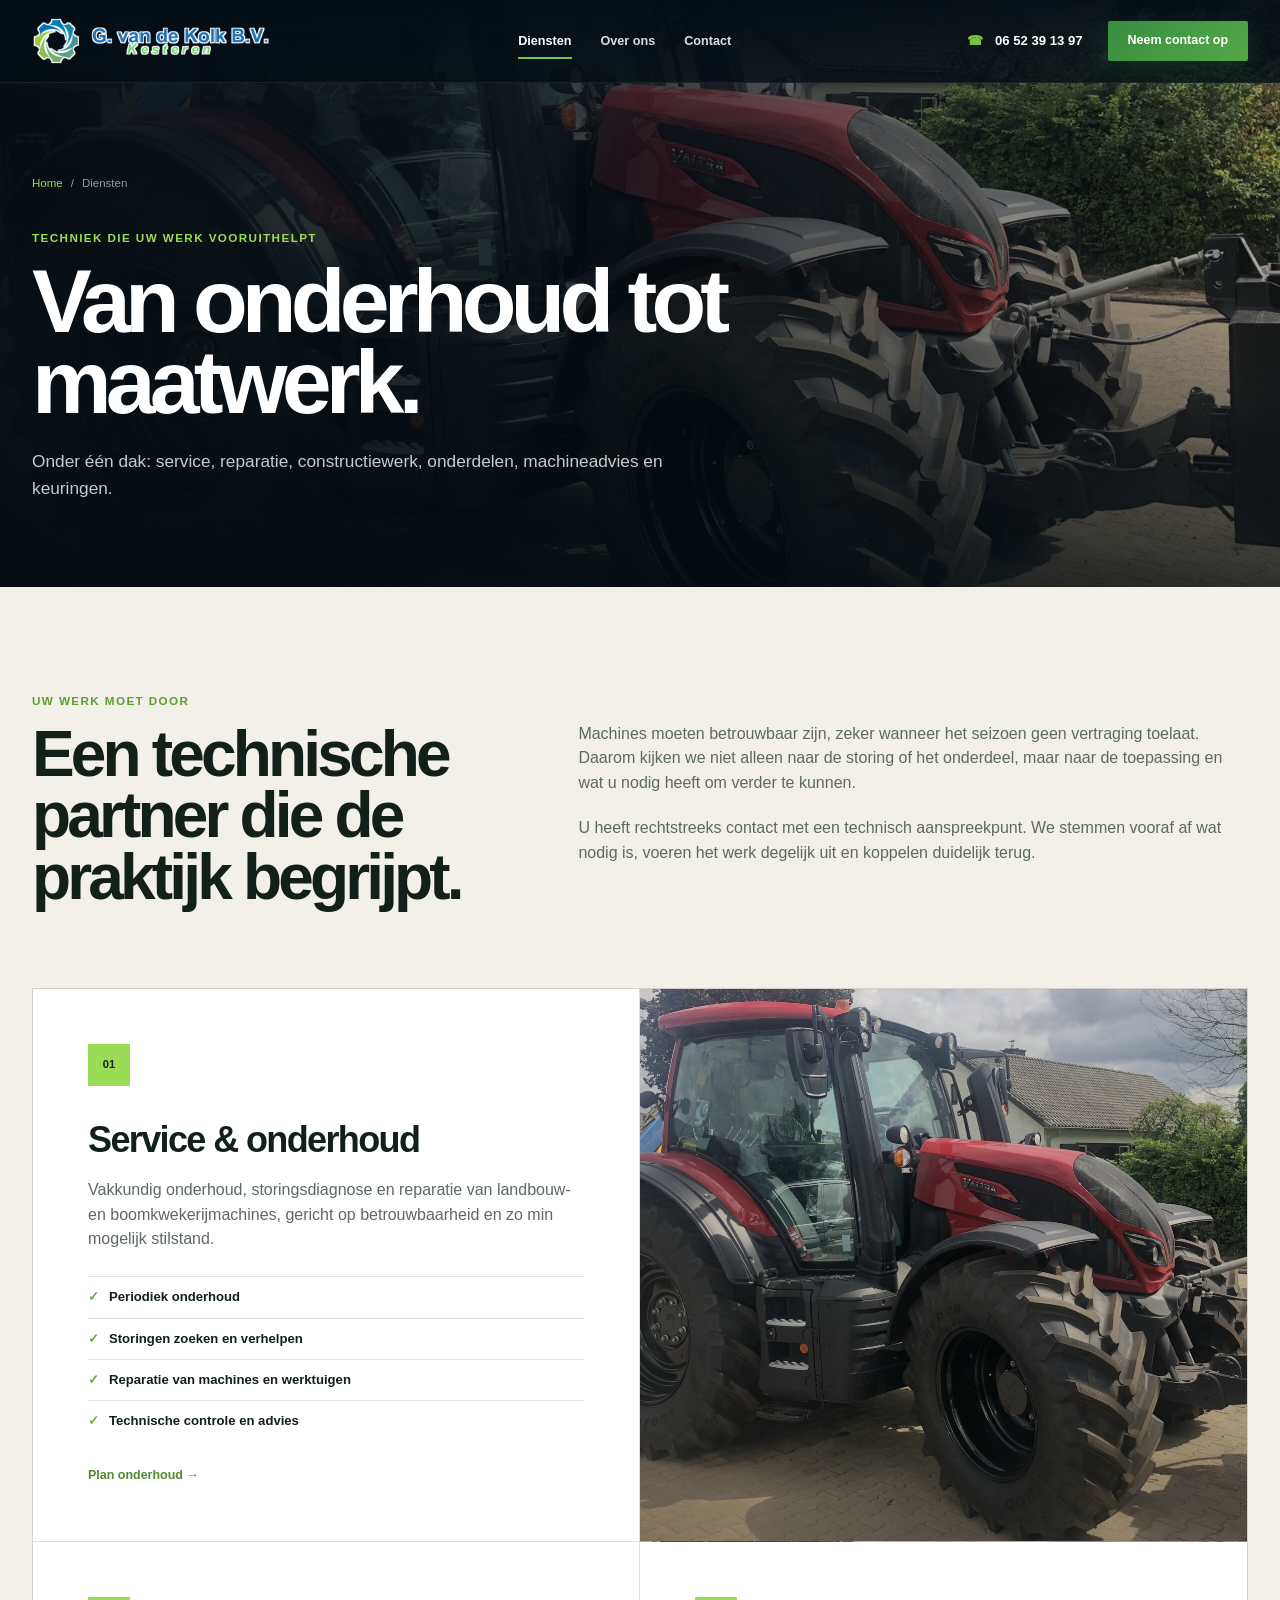
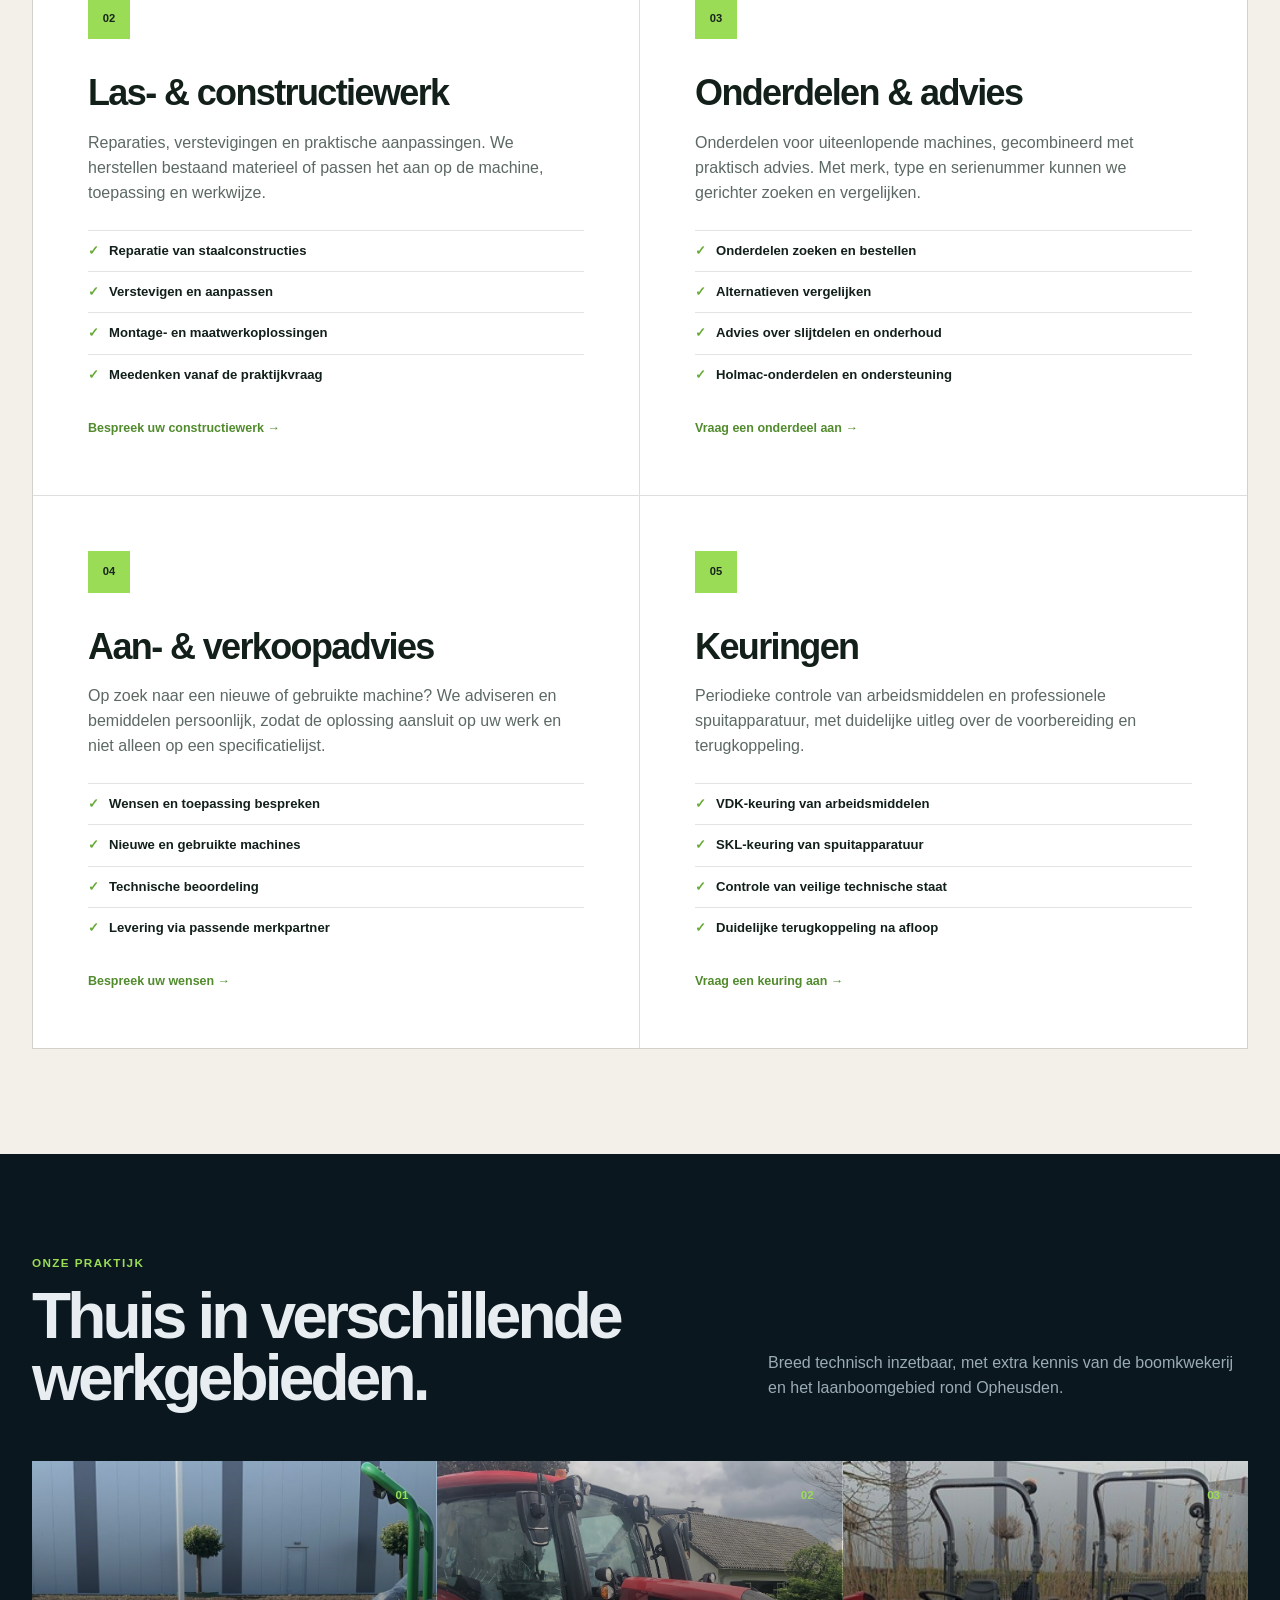
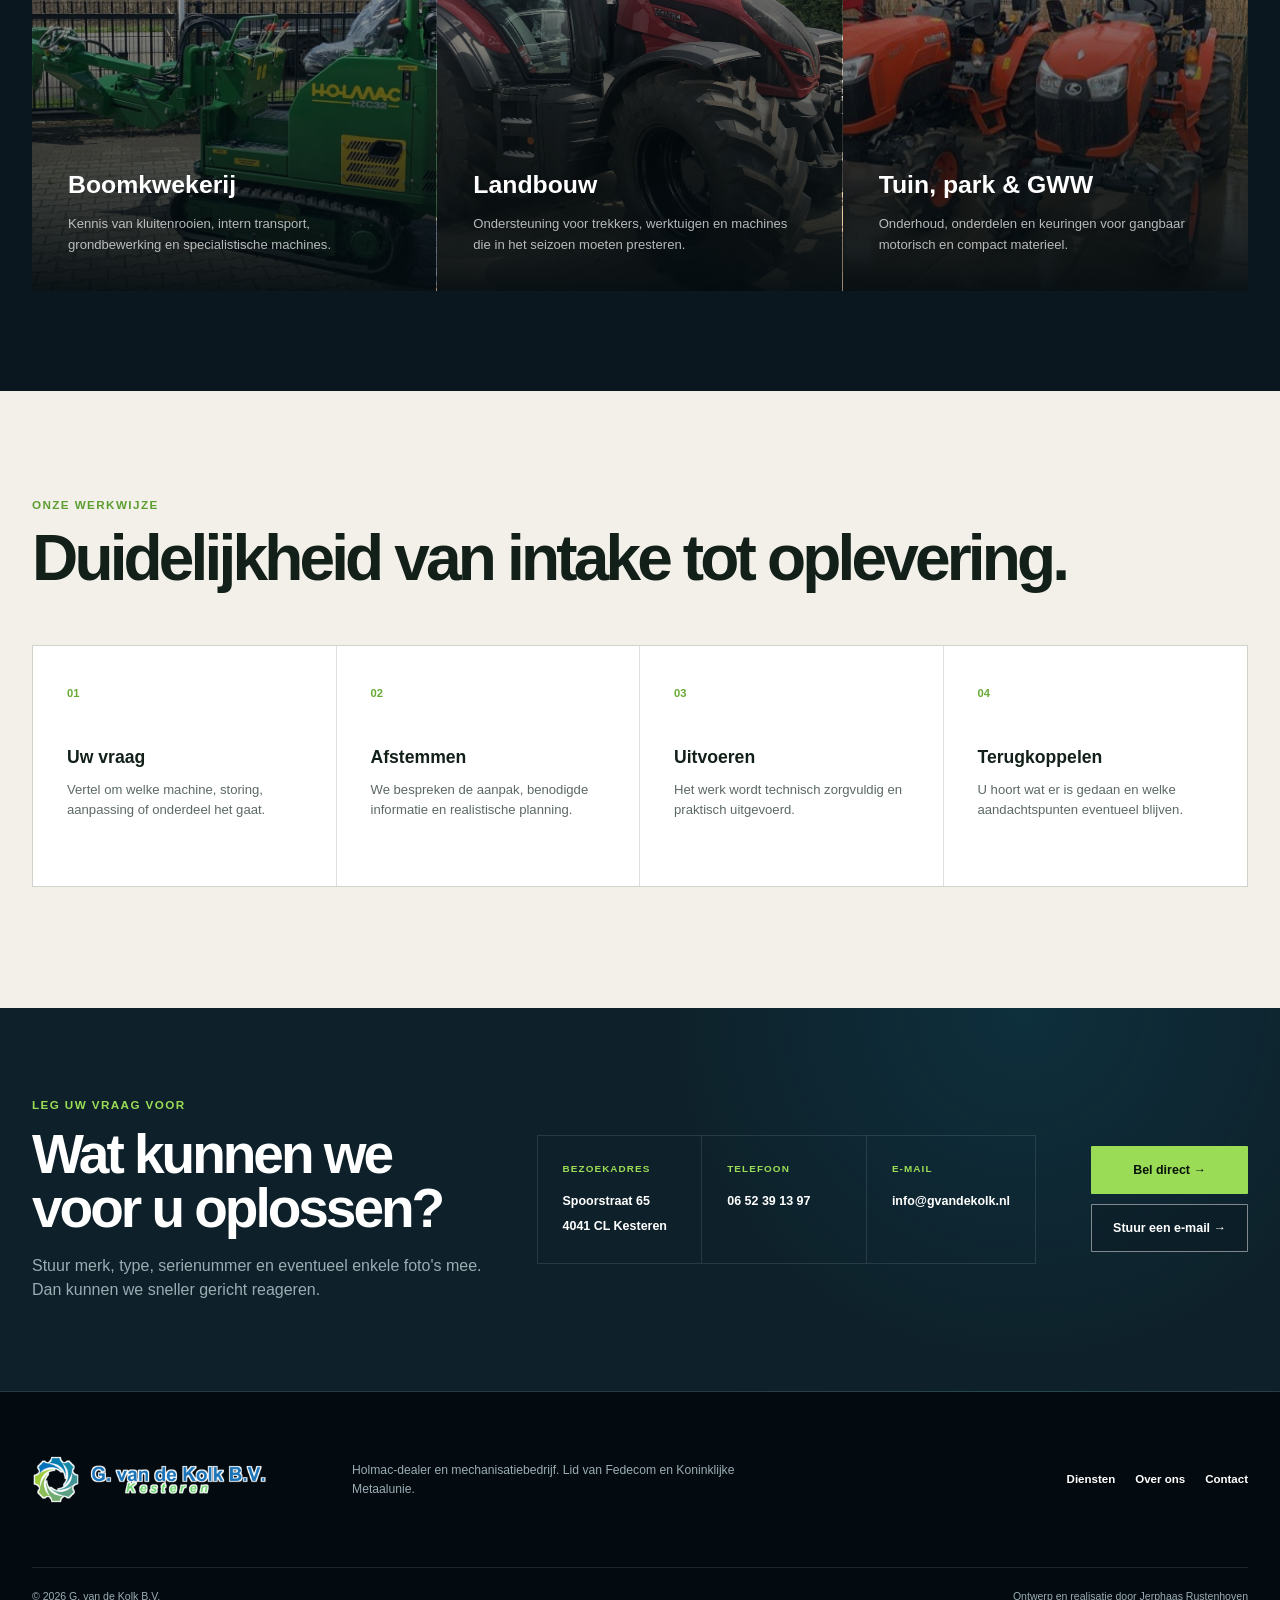
==== commit ce71bc3e: "Werk compacte proefsite bij" ====
--- a/diensten.html
+++ b/diensten.html
@@ -3,7 +3,7 @@
 <head>
   <meta charset="utf-8" />
   <meta name="viewport" content="width=device-width, initial-scale=1" />
-  <meta name="description" content="Service, onderhoud, las- en constructiewerk, onderdelen en machineadvies bij G. van de Kolk B.V. in Kesteren." />
+  <meta name="description" content="Service, onderhoud, las- en constructiewerk, onderdelen, machineadvies en keuringen bij G. van de Kolk B.V. in Kesteren." />
   <meta name="robots" content="noindex, nofollow, noarchive" />
   <meta name="theme-color" content="#08131b" />
   <title>Diensten | G. van de Kolk B.V.</title>
@@ -15,7 +15,7 @@
   <meta property="og:url" content="https://www.gvandekolk.nl/diensten.html" />
   <link rel="icon" href="assets/logo-gvd-kolk.png" type="image/png" />
   <script>document.documentElement.classList.add('js');</script>
-  <link rel="stylesheet" href="dark.css?v=20260715-5" />
+  <link rel="stylesheet" href="dark.css?v=20260716-1" />
   <script src="app.js?v=20260714-4" defer></script>
 </head>
 <body class="dark-site subpage-site">
@@ -25,9 +25,9 @@
       <a class="brand" href="index.html" aria-label="G. van de Kolk B.V. - naar de homepage"><img src="assets/logo-gvd-kolk.png" width="700" height="144" alt="G. van de Kolk B.V." /></a>
       <button class="menu-button" type="button" aria-expanded="false" aria-controls="main-nav" data-menu-button><span></span><span></span><span></span><span class="sr-only">Menu</span></button>
       <nav class="main-nav" id="main-nav" aria-label="Hoofdnavigatie" data-menu>
-        <a href="#diensten" aria-current="page">Diensten</a><a href="merken.html">Merken</a><a href="keuringen.html">Keuringen</a><a href="over-ons.html">Over ons</a><a href="#contact">Contact</a>
+        <a href="#diensten" aria-current="page">Diensten</a><a href="over-ons.html">Over ons</a><a href="#contact">Contact</a>
       </nav>
-      <a class="header-phone" href="tel:+31488442182"><span aria-hidden="true">☎</span> 0488 44 21 82</a>
+      <a class="header-phone" href="tel:+31652391397"><span aria-hidden="true">☎</span> 06 52 39 13 97</a>
       <a class="header-cta" href="#contact">Neem contact op</a>
     </div>
   </header>
@@ -39,7 +39,7 @@
         <nav class="breadcrumb" aria-label="Kruimelpad"><a href="index.html">Home</a><span>/</span>Diensten</nav>
         <p class="section-label">Techniek die uw werk vooruithelpt</p>
         <h1 id="page-title">Van onderhoud tot maatwerk.</h1>
-        <p>Onder één dak: service, reparatie, constructiewerk, onderdelen en praktisch machineadvies.</p>
+        <p>Onder één dak: service, reparatie, constructiewerk, onderdelen, machineadvies en keuringen.</p>
       </div>
     </section>
 
@@ -55,6 +55,7 @@
         <article class="detail-service-card reveal" id="constructie"><span class="detail-number">02</span><h2>Las- &amp; constructiewerk</h2><p>Reparaties, verstevigingen en praktische aanpassingen. We herstellen bestaand materieel of passen het aan op de machine, toepassing en werkwijze.</p><ul><li>Reparatie van staalconstructies</li><li>Verstevigen en aanpassen</li><li>Montage- en maatwerkoplossingen</li><li>Meedenken vanaf de praktijkvraag</li></ul><a href="#contact">Bespreek uw constructiewerk →</a></article>
         <article class="detail-service-card reveal" id="onderdelen"><span class="detail-number">03</span><h2>Onderdelen &amp; advies</h2><p>Onderdelen voor uiteenlopende machines, gecombineerd met praktisch advies. Met merk, type en serienummer kunnen we gerichter zoeken en vergelijken.</p><ul><li>Onderdelen zoeken en bestellen</li><li>Alternatieven vergelijken</li><li>Advies over slijtdelen en onderhoud</li><li>Holmac-onderdelen en ondersteuning</li></ul><a href="mailto:info@gvandekolk.nl?subject=Vraag%20over%20onderdelen">Vraag een onderdeel aan →</a></article>
         <article class="detail-service-card reveal reveal-delay" id="machineadvies"><span class="detail-number">04</span><h2>Aan- &amp; verkoopadvies</h2><p>Op zoek naar een nieuwe of gebruikte machine? We adviseren en bemiddelen persoonlijk, zodat de oplossing aansluit op uw werk en niet alleen op een specificatielijst.</p><ul><li>Wensen en toepassing bespreken</li><li>Nieuwe en gebruikte machines</li><li>Technische beoordeling</li><li>Levering via passende merkpartner</li></ul><a href="#contact">Bespreek uw wensen →</a></article>
+        <article class="detail-service-card reveal" id="keuringen"><span class="detail-number">05</span><h2>Keuringen</h2><p>Periodieke controle van arbeidsmiddelen en professionele spuitapparatuur, met duidelijke uitleg over de voorbereiding en terugkoppeling.</p><ul><li>VDK-keuring van arbeidsmiddelen</li><li>SKL-keuring van spuitapparatuur</li><li>Controle van veilige technische staat</li><li>Duidelijke terugkoppeling na afloop</li></ul><a href="mailto:info@gvandekolk.nl?subject=Aanvraag%20keuring">Vraag een keuring aan →</a></article>
       </div>
     </section>
 
@@ -78,10 +79,10 @@
     </section>
 
     <section class="contact-v2" id="contact" aria-labelledby="contact-title">
-      <div class="shell contact-v2-grid"><div class="contact-v2-title reveal"><p class="section-label">Leg uw vraag voor</p><h2 id="contact-title">Wat kunnen we voor u oplossen?</h2><p>Stuur merk, type, serienummer en eventueel enkele foto's mee. Dan kunnen we sneller gericht reageren.</p></div><div class="contact-v2-details reveal reveal-delay"><div><span>Bezoekadres</span><strong>Spoorstraat 65<br />4041 CL Kesteren</strong></div><div><span>Telefoon</span><strong><a href="tel:+31488442182">0488 44 21 82</a><br /><a href="tel:+31652391397">06 52 39 13 97</a></strong></div><div><span>E-mail</span><strong><a href="mailto:info@gvandekolk.nl">info@gvandekolk.nl</a></strong></div></div><div class="contact-v2-actions reveal"><a class="button button-primary" href="tel:+31488442182">Bel direct →</a><a class="button button-ghost" href="mailto:info@gvandekolk.nl">Stuur een e-mail →</a></div></div>
+      <div class="shell contact-v2-grid"><div class="contact-v2-title reveal"><p class="section-label">Leg uw vraag voor</p><h2 id="contact-title">Wat kunnen we voor u oplossen?</h2><p>Stuur merk, type, serienummer en eventueel enkele foto's mee. Dan kunnen we sneller gericht reageren.</p></div><div class="contact-v2-details reveal reveal-delay"><div><span>Bezoekadres</span><strong>Spoorstraat 65<br />4041 CL Kesteren</strong></div><div><span>Telefoon</span><strong><a href="tel:+31652391397">06 52 39 13 97</a></strong></div><div><span>E-mail</span><strong><a href="mailto:info@gvandekolk.nl">info@gvandekolk.nl</a></strong></div></div><div class="contact-v2-actions reveal"><a class="button button-primary" href="tel:+31652391397">Bel direct →</a><a class="button button-ghost" href="mailto:info@gvandekolk.nl">Stuur een e-mail →</a></div></div>
     </section>
   </main>
 
-  <footer class="site-footer"><div class="shell footer-main"><a class="brand footer-brand" href="index.html"><img src="assets/logo-gvd-kolk.png" width="700" height="144" loading="lazy" decoding="async" alt="G. van de Kolk B.V." /></a><p>Holmac-importeur voor de Benelux. Mechanisatie, service en keuringen voor boomkwekerij, landbouw, tuin en park.</p><nav aria-label="Voettekst navigatie"><a href="#diensten">Diensten</a><a href="merken.html">Merken</a><a href="keuringen.html">Keuringen</a><a href="over-ons.html">Over ons</a><a href="#contact">Contact</a></nav></div><div class="shell footer-bottom"><span>© <span data-year></span> G. van de Kolk B.V.</span><span>Ontwerp en realisatie door Jerphaas Rustenhoven</span></div></footer>
+  <footer class="site-footer"><div class="shell footer-main"><a class="brand footer-brand" href="index.html"><img src="assets/logo-gvd-kolk.png" width="700" height="144" loading="lazy" decoding="async" alt="G. van de Kolk B.V." /></a><p>Holmac-dealer en mechanisatiebedrijf. Lid van Fedecom en Koninklijke Metaalunie.</p><nav aria-label="Voettekst navigatie"><a href="#diensten">Diensten</a><a href="over-ons.html">Over ons</a><a href="#contact">Contact</a></nav></div><div class="shell footer-bottom"><span>© <span data-year></span> G. van de Kolk B.V.</span><span>Ontwerp en realisatie door Jerphaas Rustenhoven</span></div></footer>
 </body>
 </html>
--- a/dark.css
+++ b/dark.css
@@ -81,36 +81,22 @@
 .service-mini h3 { margin: 0; color: white; font-size: .92rem; }
 .service-mini p { margin: 12px 0 17px; color: var(--muted); font-size: .76rem; }
 .service-mini a { color: var(--green-bright); font-size: .73rem; font-weight: 800; }
-.service-band-image { background: linear-gradient(rgba(7,16,22,.08), rgba(7,16,22,.45)), url("assets/old-site-media/IMG_6449-scaled.jpg") center 48% / cover no-repeat; }
+.service-band-image { background: linear-gradient(rgba(7,16,22,.08), rgba(7,16,22,.45)), url("assets/old-site-media/Holmac-zomer-2025.jpg") center 48% / cover no-repeat; }
 
 .brand-band { padding: 52px 0 57px; border-bottom: 1px solid var(--line); background: #081118; }
 .brand-band-inner { display: grid; grid-template-columns: 260px 1fr; gap: 42px; align-items: end; }
 .brand-band-heading h2 { margin: 0; color: white; font-size: 2rem; line-height: 1.05; letter-spacing: -.04em; }
 .band-link { display: inline-block; margin-top: 17px; color: var(--green-bright); font-size: .7rem; font-weight: 800; }
-.brand-role-grid { display: grid; grid-template-columns: repeat(4, 1fr); border: 1px solid var(--line); }
-.brand-role { min-height: 145px; display: flex; flex-direction: column; justify-content: center; padding: 25px; border-right: 1px solid var(--line); background: rgba(255,255,255,.015); transition: background .25s ease, transform .25s ease; }
-.brand-role:last-child { border-right: 0; }
+.brand-role-grid { display: grid; grid-template-columns: repeat(5, 1fr); gap: 1px; padding: 1px; background: var(--line); }
+.brand-role { min-height: 132px; display: flex; flex-direction: column; justify-content: center; padding: 25px; background: #09141b; transition: background .25s ease, transform .25s ease; }
 .brand-role:hover { z-index: 2; background: rgba(255,255,255,.05); transform: translateY(-3px); }
 .brand-role-featured { box-shadow: inset 0 3px 0 var(--green-bright); background: linear-gradient(145deg, rgba(120,196,66,.19), rgba(120,196,66,.05)); }
-.brand-role-valtra { background: linear-gradient(145deg, rgba(143,158,166,.2), rgba(120,196,66,.06)); }
+.brand-role-holmac { grid-column: span 2; }
 .brand-role span { color: var(--green-bright); font-size: .61rem; font-weight: 850; letter-spacing: .09em; text-transform: uppercase; }
 .brand-role strong { margin-top: 13px; color: white; font-size: 1.45rem; line-height: 1.1; letter-spacing: .02em; }
 .brand-role small { margin-top: 8px; color: var(--muted); font-size: .68rem; }
-.brand-role-more strong { font-size: .95rem; line-height: 1.35; }
-
-.feature-grid { display: grid; grid-template-columns: 1fr 1fr; background: #050d12; }
-.feature-panel { position: relative; min-height: 540px; display: flex; align-items: flex-end; overflow: hidden; }
-.feature-panel-image, .feature-panel-shade { position: absolute; inset: 0; }
-.feature-panel-image { background-position: center; background-size: cover; transition: transform .8s ease; }
-.feature-panel:hover .feature-panel-image { transform: scale(1.035); }
-.feature-image-keuringen { background-image: url("assets/old-site-media/Kubota-spuit.jpg"); background-position: center 56%; }
-.feature-image-workshop { background-image: url("assets/old-site-media/Holmac-HZC-32-40.jpg"); }
-.feature-panel-shade { background: linear-gradient(0deg, rgba(3,11,15,.98) 0%, rgba(4,13,18,.78) 49%, rgba(4,13,18,.2) 100%); }
-.feature-panel-content { position: relative; z-index: 2; max-width: 630px; padding: 70px clamp(38px, 6vw, 90px); }
-.feature-panel-content h2 { max-width: 510px; margin: 0; color: white; font-size: clamp(2.2rem, 4vw, 3.5rem); line-height: .98; letter-spacing: -.055em; }
-.feature-panel-content > p:not(.section-label) { max-width: 520px; margin: 20px 0; color: rgba(255,255,255,.75); }
-.feature-panel-content ul { display: flex; flex-wrap: wrap; gap: 8px 22px; margin: 0 0 26px; padding: 0; color: white; font-size: .75rem; list-style: none; }
-.feature-panel-content li::before { content: "✓"; margin-right: 7px; color: var(--green-bright); }
+.brand-role-plain { align-items: center; text-align: center; }
+.brand-role-plain strong { margin-top: 0; font-size: clamp(.95rem, 1.35vw, 1.32rem); }
 
 .about-v2 { padding: 105px 0; background: #f2f0e9; color: #122019; }
 .about-v2-grid { display: grid; grid-template-columns: minmax(0, .85fr) minmax(420px, 1fr); gap: 105px; align-items: center; }
@@ -120,6 +106,10 @@
 .about-checks { display: flex; flex-wrap: wrap; gap: 10px; margin-top: 30px; }
 .about-checks span { padding: 9px 13px; border: 1px solid rgba(18,32,25,.14); font-size: .72rem; font-weight: 800; }
 .about-checks span::before { content: "✓"; margin-right: 7px; color: #6aac37; }
+.membership-strip { display: flex; flex-wrap: wrap; align-items: center; gap: 8px; margin-top: 24px; }
+.membership-strip span { color: #657169; font-size: .64rem; font-weight: 850; letter-spacing: .1em; text-transform: uppercase; }
+.membership-strip strong { padding: 9px 12px; color: #183024; border: 1px solid rgba(18,32,25,.18); font-size: .68rem; letter-spacing: .06em; }
+.membership-strip-light { margin-top: 28px; }
 .about-more { display: inline-block; margin-top: 28px; color: #497e29; border-bottom: 1px solid currentColor; font-size: .78rem; font-weight: 850; }
 .about-v2-visual { position: relative; min-height: 560px; }
 .about-v2-visual img { width: 100%; height: 560px; object-fit: cover; object-position: center 42%; filter: saturate(.85) contrast(1.03); }
@@ -157,7 +147,7 @@
 .main-nav a[aria-current="page"] { color: white; }
 .main-nav a[aria-current="page"]::after { right: 0; }
 .subpage-hero { position: relative; min-height: 560px; display: flex; align-items: flex-end; overflow: hidden; background-color: var(--night); background-position: center; background-size: cover; }
-.subpage-hero-services { background-image: url("assets/old-site-media/IMG_6449-scaled.jpg"); background-position: center 47%; }
+.subpage-hero-services { background-image: url("assets/old-site-media/IMG_7558-scaled.jpg"); background-position: center 52%; }
 .subpage-hero-brands { background-image: url("assets/old-site-media/valtra-n-series-hero.jpg"); background-position: center 52%; }
 .subpage-hero-about { background-image: url("assets/old-site-media/Holmac-zomer-2025.jpg"); background-position: center 42%; }
 .subpage-hero-overlay { position: absolute; inset: 0; background: linear-gradient(90deg, rgba(4,12,18,.96) 0%, rgba(4,12,18,.75) 48%, rgba(4,12,18,.28) 100%), linear-gradient(0deg, rgba(4,12,18,.75), transparent 52%); }
@@ -241,7 +231,6 @@
 .partner-detail-valtra ul { grid-template-columns: 1fr 1fr; gap: 8px 24px; margin: 24px 0 26px; }
 .partner-detail-valtra li { border-color: rgba(255,255,255,.18); color: white; }
 .partner-detail-valtra a { color: var(--green-bright); font-size: .78rem; font-weight: 850; }
-.partner-detail-airpress { background: #f9faf5; }
 
 .experience-section { padding: 100px 0; background: var(--night-2); }
 .experience-grid { display: grid; grid-template-columns: minmax(0, .7fr) minmax(0, 1.3fr); gap: 80px; align-items: center; }
@@ -327,10 +316,6 @@
   .service-band-title { grid-column: 1 / -1; padding-left: 0; border-bottom: 1px solid var(--line); }
   .service-mini { min-height: 250px; }
   .brand-role-grid { grid-template-columns: 1fr 1fr; }
-  .brand-role:nth-child(2) { border-right: 0; }
-  .brand-role:nth-child(-n+2) { border-bottom: 1px solid var(--line); }
-  .feature-grid { grid-template-columns: 1fr; }
-  .feature-panel { min-height: 520px; }
   .about-v2-grid { grid-template-columns: 1fr; gap: 55px; }
   .about-v2-visual { min-height: 460px; }
   .about-v2-visual img { height: 460px; }
@@ -382,14 +367,12 @@
   .button { width: 100%; }
   .hero-bottom-inner span { padding: 0 8px; font-size: .58rem; }
   .hero-bottom-inner b { margin-right: 5px; }
-  .service-band-grid, .brand-role-grid { grid-template-columns: 1fr; }
+  .service-band-grid { grid-template-columns: 1fr; }
+  .brand-role-grid { grid-template-columns: 1fr 1fr; }
   .service-band-title { padding: 38px 0; }
   .service-mini { min-height: 0; padding: 32px 14px 34px 0; border-right: 0; border-bottom: 1px solid var(--line); }
-  .brand-role { min-height: 125px; border-right: 0; border-bottom: 1px solid var(--line); }
-  .brand-role:last-child { border-bottom: 0; }
-  .feature-panel { min-height: 560px; }
-  .feature-panel-content { padding: 50px 22px; }
-  .feature-panel-content h2 { font-size: 2.45rem; }
+  .brand-role { min-height: 112px; }
+  .brand-role-holmac { grid-column: span 2; }
   .about-v2 { padding: 75px 0; }
   .about-v2 h2 { font-size: 3.1rem; }
   .about-v2-visual { min-height: 390px; }
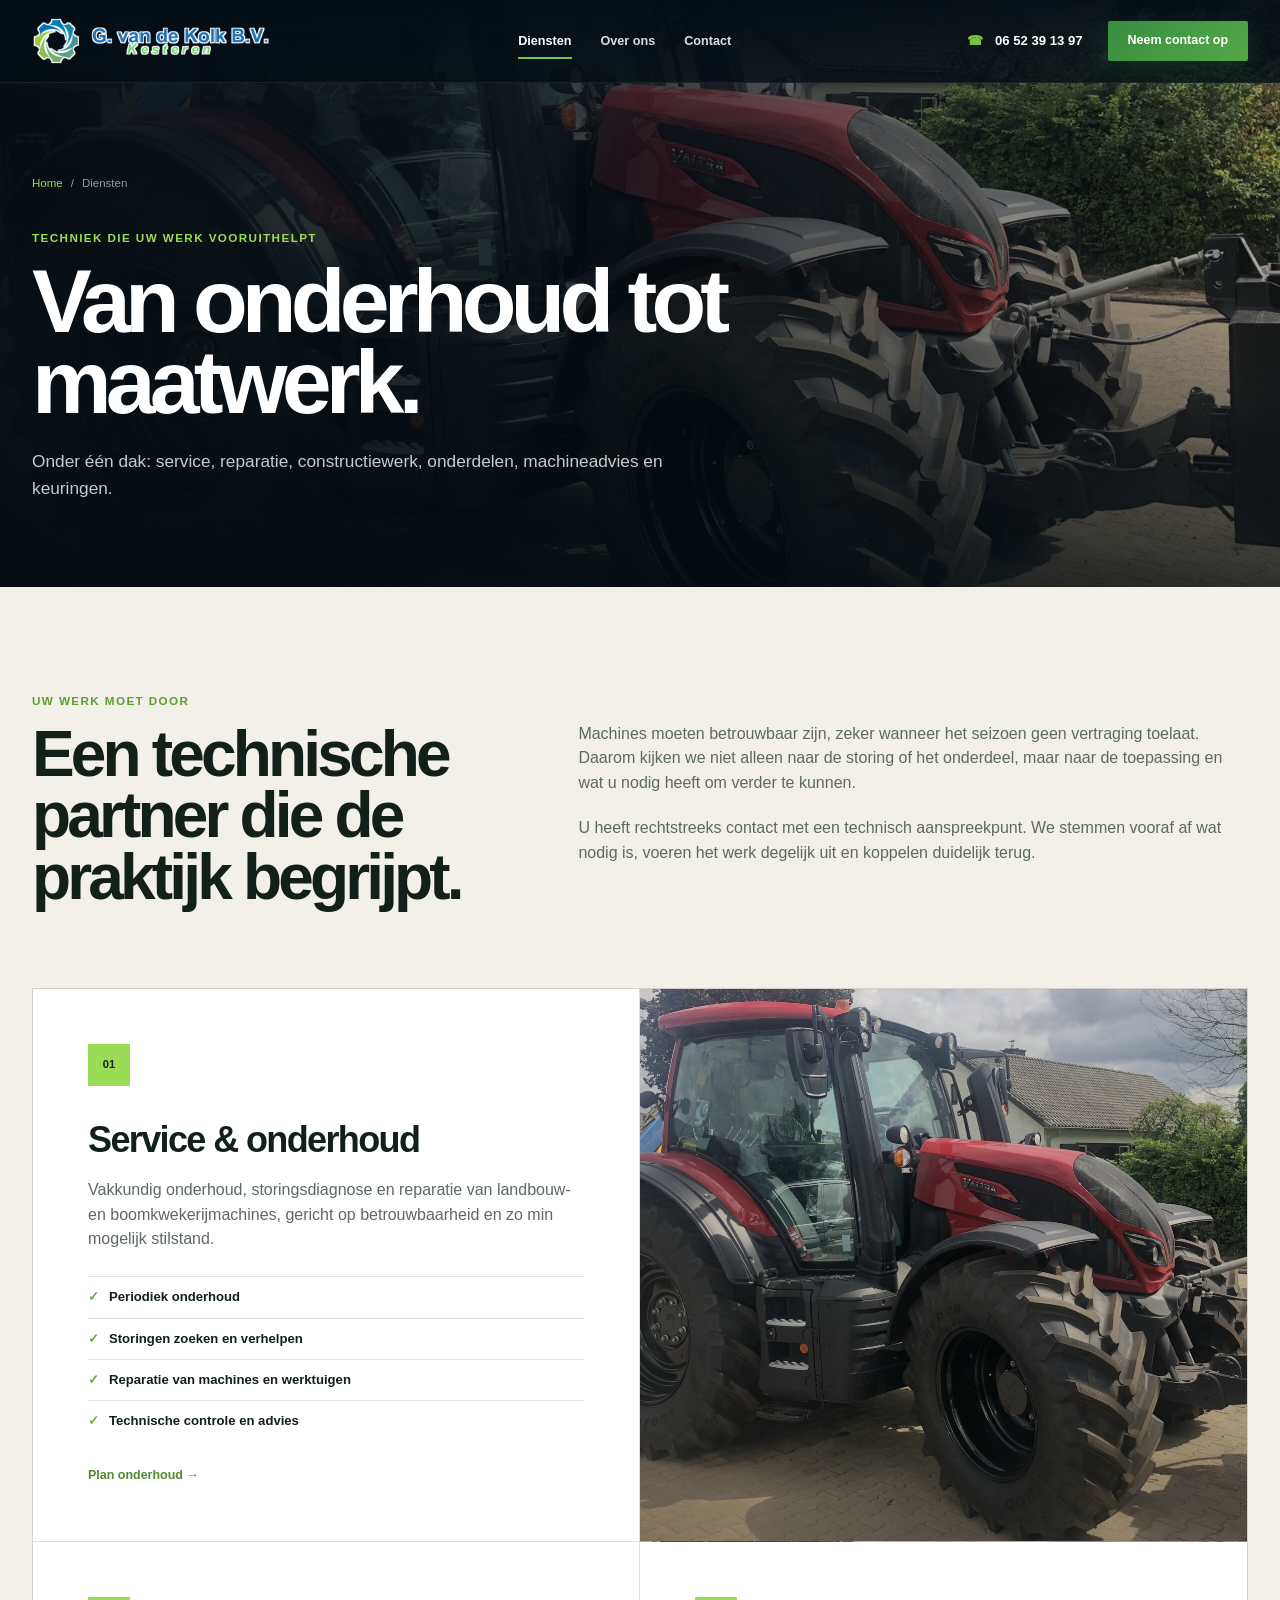
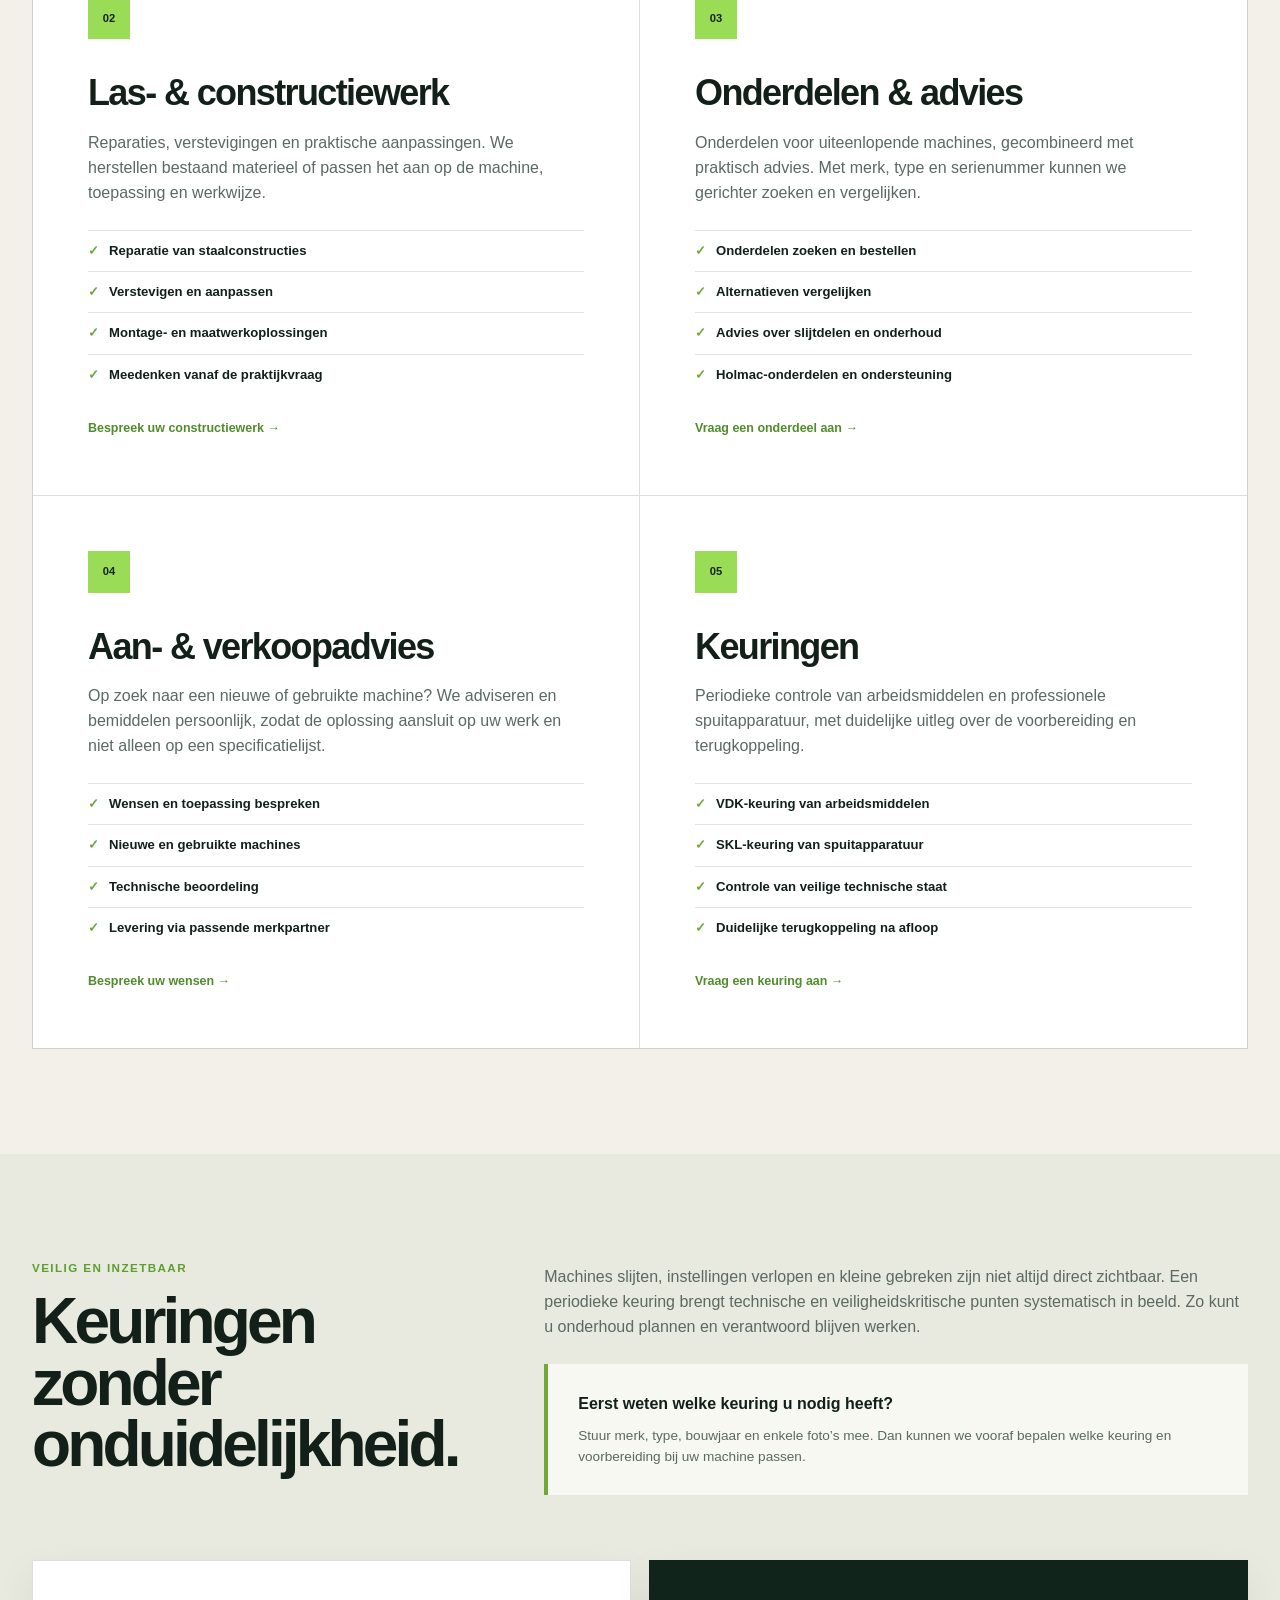
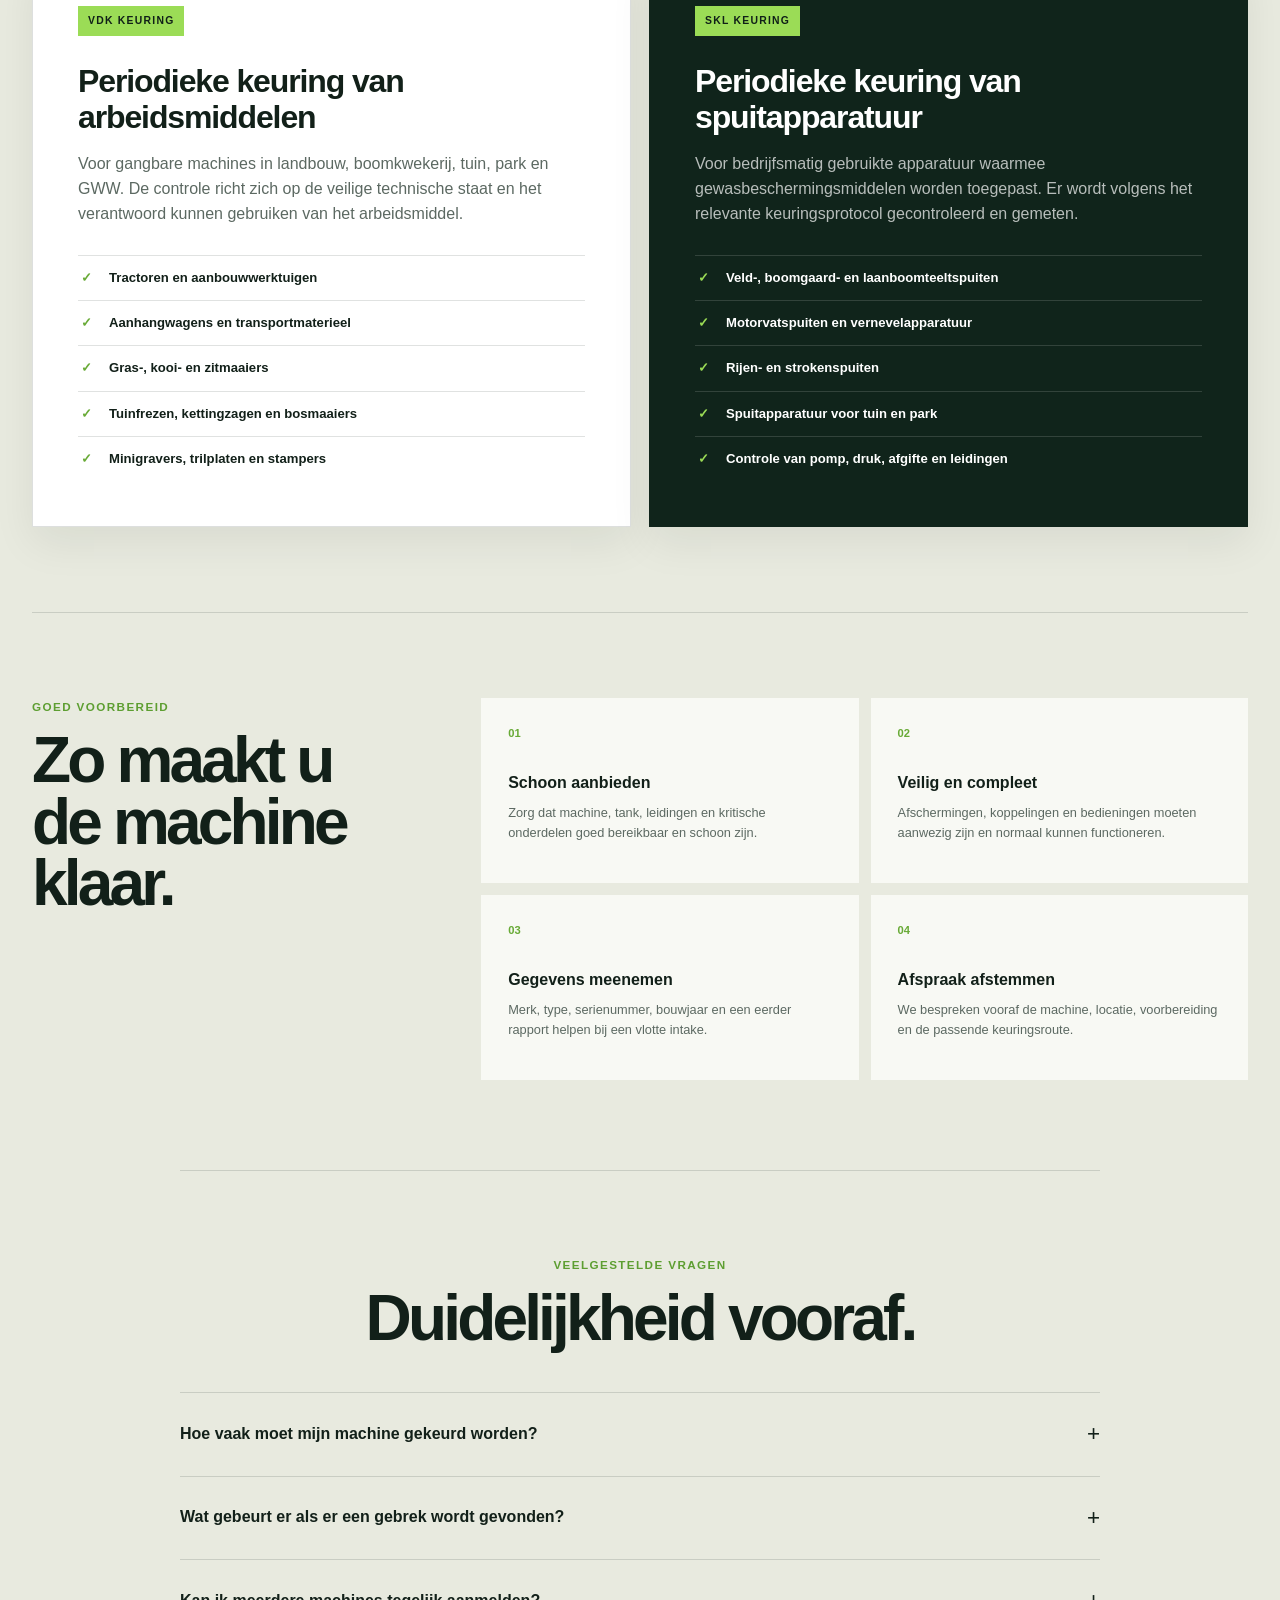
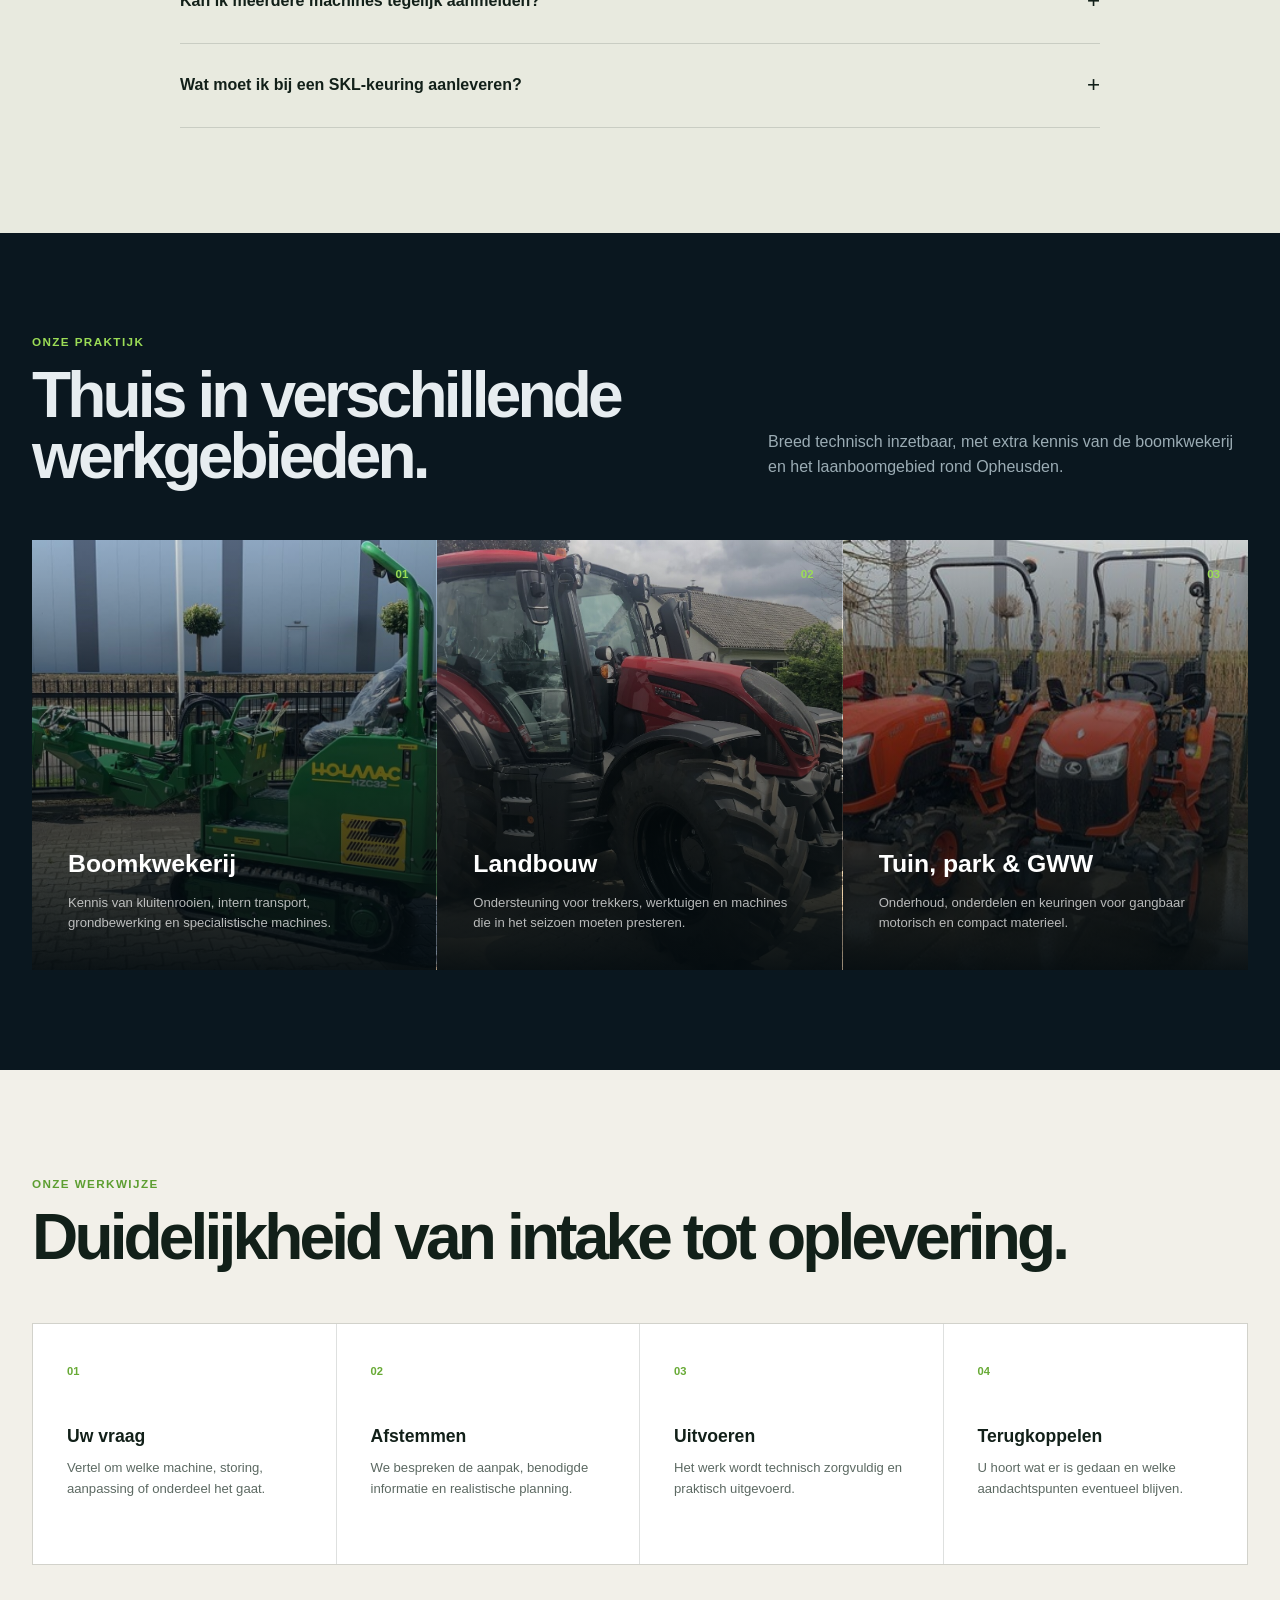
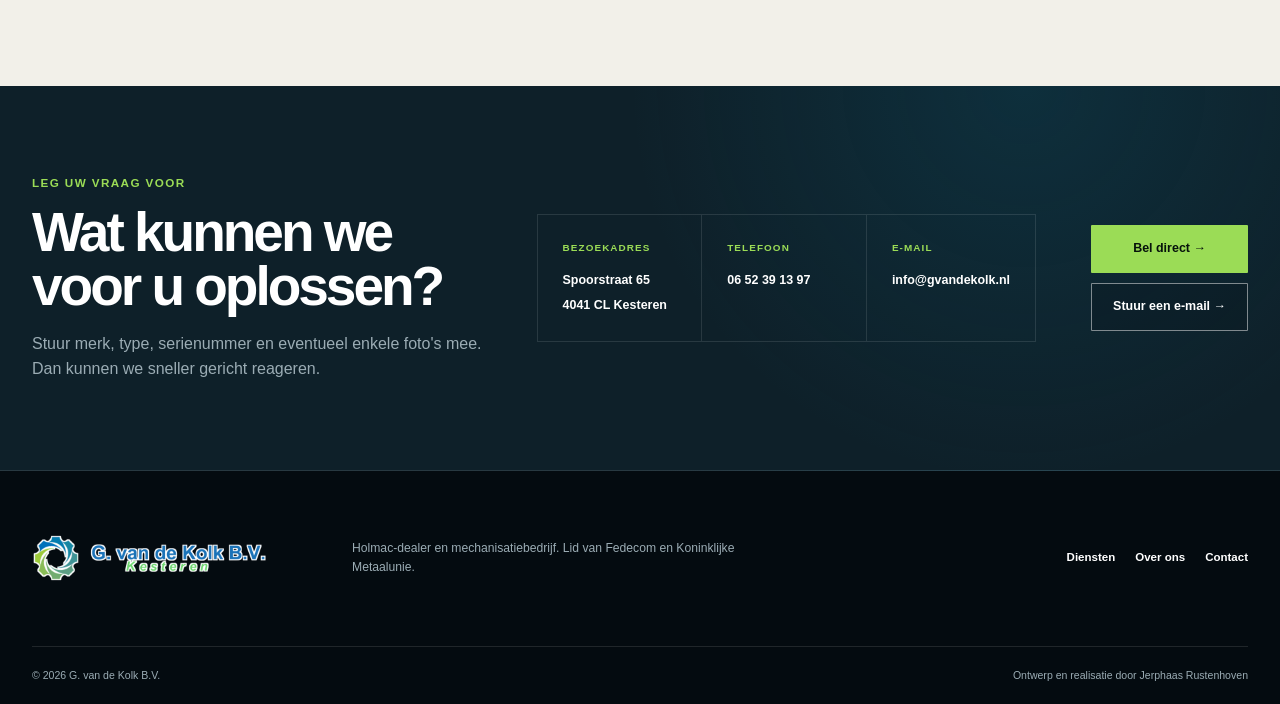
==== commit 3e5fb077: "Herstel uitgebreide inhoud in proefsite" ====
--- a/diensten.html
+++ b/diensten.html
@@ -15,8 +15,8 @@
   <meta property="og:url" content="https://www.gvandekolk.nl/diensten.html" />
   <link rel="icon" href="assets/logo-gvd-kolk.png" type="image/png" />
   <script>document.documentElement.classList.add('js');</script>
-  <link rel="stylesheet" href="dark.css?v=20260716-1" />
-  <script src="app.js?v=20260714-4" defer></script>
+  <link rel="stylesheet" href="dark.css?v=20260716-2" />
+  <script src="app.js?v=20260716-2" defer></script>
 </head>
 <body class="dark-site subpage-site">
   <a class="skip-link" href="#inhoud">Direct naar de inhoud</a>
@@ -59,6 +59,53 @@
       </div>
     </section>
 
+    <section class="inspection-expanded" id="keuringen-uitleg" aria-labelledby="inspection-title">
+      <div class="shell inspection-intro-grid">
+        <div class="reveal">
+          <p class="section-label">Veilig en inzetbaar</p>
+          <h2 id="inspection-title">Keuringen zonder onduidelijkheid.</h2>
+        </div>
+        <div class="inspection-intro-copy reveal reveal-delay">
+          <p>Machines slijten, instellingen verlopen en kleine gebreken zijn niet altijd direct zichtbaar. Een periodieke keuring brengt technische en veiligheidskritische punten systematisch in beeld. Zo kunt u onderhoud plannen en verantwoord blijven werken.</p>
+          <div class="inspection-note"><strong>Eerst weten welke keuring u nodig heeft?</strong><p>Stuur merk, type, bouwjaar en enkele foto’s mee. Dan kunnen we vooraf bepalen welke keuring en voorbereiding bij uw machine passen.</p></div>
+        </div>
+      </div>
+
+      <div class="shell inspection-card-grid">
+        <article class="inspection-card reveal">
+          <span>VDK KEURING</span>
+          <h3>Periodieke keuring van arbeidsmiddelen</h3>
+          <p>Voor gangbare machines in landbouw, boomkwekerij, tuin, park en GWW. De controle richt zich op de veilige technische staat en het verantwoord kunnen gebruiken van het arbeidsmiddel.</p>
+          <ul><li>Tractoren en aanbouwwerktuigen</li><li>Aanhangwagens en transportmaterieel</li><li>Gras-, kooi- en zitmaaiers</li><li>Tuinfrezen, kettingzagen en bosmaaiers</li><li>Minigravers, trilplaten en stampers</li></ul>
+        </article>
+        <article class="inspection-card inspection-card-accent reveal reveal-delay">
+          <span>SKL KEURING</span>
+          <h3>Periodieke keuring van spuitapparatuur</h3>
+          <p>Voor bedrijfsmatig gebruikte apparatuur waarmee gewasbeschermingsmiddelen worden toegepast. Er wordt volgens het relevante keuringsprotocol gecontroleerd en gemeten.</p>
+          <ul><li>Veld-, boomgaard- en laanboomteeltspuiten</li><li>Motorvatspuiten en vernevelapparatuur</li><li>Rijen- en strokenspuiten</li><li>Spuitapparatuur voor tuin en park</li><li>Controle van pomp, druk, afgifte en leidingen</li></ul>
+        </article>
+      </div>
+
+      <div class="shell inspection-prepare">
+        <div class="reveal"><p class="section-label">Goed voorbereid</p><h2>Zo maakt u de machine klaar.</h2></div>
+        <div class="inspection-prepare-list">
+          <article class="reveal"><span>01</span><strong>Schoon aanbieden</strong><p>Zorg dat machine, tank, leidingen en kritische onderdelen goed bereikbaar en schoon zijn.</p></article>
+          <article class="reveal reveal-delay"><span>02</span><strong>Veilig en compleet</strong><p>Afschermingen, koppelingen en bedieningen moeten aanwezig zijn en normaal kunnen functioneren.</p></article>
+          <article class="reveal"><span>03</span><strong>Gegevens meenemen</strong><p>Merk, type, serienummer, bouwjaar en een eerder rapport helpen bij een vlotte intake.</p></article>
+          <article class="reveal reveal-delay"><span>04</span><strong>Afspraak afstemmen</strong><p>We bespreken vooraf de machine, locatie, voorbereiding en de passende keuringsroute.</p></article>
+        </div>
+      </div>
+
+      <div class="shell inspection-faq" aria-labelledby="inspection-faq-title">
+        <p class="section-label">Veelgestelde vragen</p>
+        <h2 id="inspection-faq-title">Duidelijkheid vooraf.</h2>
+        <article class="faq-item" data-faq><button class="faq-question" type="button" aria-expanded="false" aria-controls="faq-interval">Hoe vaak moet mijn machine gekeurd worden?<span aria-hidden="true">+</span></button><div class="faq-answer" id="faq-interval"><div><p>Dat hangt af van het type arbeidsmiddel, het gebruik, de risico’s en het toepasselijke keuringsschema. Bij spuitapparatuur gelden termijnen per type. Aan de hand van uw machinegegevens bepalen we welke route past.</p></div></div></article>
+        <article class="faq-item" data-faq><button class="faq-question" type="button" aria-expanded="false" aria-controls="faq-gebrek">Wat gebeurt er als er een gebrek wordt gevonden?<span aria-hidden="true">+</span></button><div class="faq-answer" id="faq-gebrek"><div><p>U krijgt een duidelijke terugkoppeling over het gebrek en de noodzakelijke vervolgstap. Waar mogelijk kunnen reparatie en herkeuring praktisch op elkaar worden afgestemd.</p></div></div></article>
+        <article class="faq-item" data-faq><button class="faq-question" type="button" aria-expanded="false" aria-controls="faq-meerdere">Kan ik meerdere machines tegelijk aanmelden?<span aria-hidden="true">+</span></button><div class="faq-answer" id="faq-meerdere"><div><p>Ja. Stuur een overzicht met merk, type en keuringsvraag. Dan bekijken we hoe de werkzaamheden efficiënt kunnen worden ingepland.</p></div></div></article>
+        <article class="faq-item" data-faq><button class="faq-question" type="button" aria-expanded="false" aria-controls="faq-skl">Wat moet ik bij een SKL-keuring aanleveren?<span aria-hidden="true">+</span></button><div class="faq-answer" id="faq-skl"><div><p>De machine moet schoon, veilig en volledig functioneren. Deel vooraf het type spuit, bouwjaar, serienummer en het vorige keuringsrapport als dat beschikbaar is.</p></div></div></article>
+      </div>
+    </section>
+
     <section class="sector-detail-section" aria-labelledby="sector-title">
       <div class="shell section-heading-wide reveal"><div><p class="section-label">Onze praktijk</p><h2 id="sector-title">Thuis in verschillende werkgebieden.</h2></div><p>Breed technisch inzetbaar, met extra kennis van de boomkwekerij en het laanboomgebied rond Opheusden.</p></div>
       <div class="shell sector-detail-grid">
--- a/dark.css
+++ b/dark.css
@@ -98,6 +98,30 @@
 .brand-role-plain { align-items: center; text-align: center; }
 .brand-role-plain strong { margin-top: 0; font-size: clamp(.95rem, 1.35vw, 1.32rem); }
 
+.brand-depth-section { padding: 105px 0; border-bottom: 1px solid var(--line); background: #0b1820; }
+.brand-depth-heading { color: white; }
+.brand-depth-heading > p { color: var(--muted); }
+.brand-depth-grid { display: grid; grid-template-columns: 1fr 1fr; gap: 1px; background: var(--line); }
+.brand-depth-card { position: relative; min-height: 710px; display: flex; align-items: flex-end; overflow: hidden; background-position: center; background-size: cover; }
+.brand-depth-card::after { content: ""; position: absolute; inset: 0; background: linear-gradient(0deg, rgba(3,11,15,.98) 0%, rgba(3,11,15,.91) 45%, rgba(3,11,15,.22) 82%), linear-gradient(90deg, rgba(3,11,15,.48), transparent 70%); }
+.brand-depth-holmac { background-image: url("assets/old-site-media/Holmac-HZC-32-40.jpg"); background-position: center 48%; }
+.brand-depth-valtra { background-image: url("assets/old-site-media/valtra-n-series-hero.jpg"); background-position: 64% center; }
+.brand-depth-content { position: relative; z-index: 2; width: 100%; padding: 285px 48px 44px; }
+.brand-depth-content > span { display: inline-block; padding: 7px 10px; color: #102018; background: var(--green-bright); font-size: .65rem; font-weight: 900; letter-spacing: .09em; text-transform: uppercase; }
+.brand-depth-content h2 { margin: 23px 0 12px; color: white; font-size: clamp(3.7rem, 6vw, 5.6rem); line-height: .9; letter-spacing: -.055em; }
+.brand-depth-content > p { max-width: 650px; margin: 0 0 12px; color: rgba(255,255,255,.72); }
+.brand-depth-content > .brand-depth-lead { color: white; font-size: 1rem; font-weight: 750; }
+.brand-depth-content ul { display: grid; grid-template-columns: 1fr 1fr; gap: 8px 22px; margin: 24px 0 26px; padding: 0; list-style: none; }
+.brand-depth-content li { padding-top: 10px; border-top: 1px solid rgba(255,255,255,.18); color: white; font-size: .78rem; font-weight: 700; }
+.brand-depth-content li::before { content: "✓"; margin-right: 9px; color: var(--green-bright); }
+.brand-depth-content a { color: var(--green-bright); font-size: .78rem; font-weight: 850; }
+.brand-guidance { display: grid; grid-template-columns: minmax(260px,.7fr) minmax(340px,1fr) auto; gap: 36px; align-items: center; margin-top: 1px; padding: 32px 36px; color: white; border: 1px solid var(--line); background: #08131b; }
+.brand-guidance span, .brand-guidance strong { display: block; }
+.brand-guidance span { color: var(--green-bright); font-size: .62rem; font-weight: 900; letter-spacing: .09em; text-transform: uppercase; }
+.brand-guidance strong { margin-top: 7px; font-size: .82rem; line-height: 1.55; }
+.brand-guidance p { margin: 0; color: var(--muted); font-size: .8rem; }
+.brand-guidance a { color: var(--green-bright); font-size: .72rem; font-weight: 850; white-space: nowrap; }
+
 .about-v2 { padding: 105px 0; background: #f2f0e9; color: #122019; }
 .about-v2-grid { display: grid; grid-template-columns: minmax(0, .85fr) minmax(420px, 1fr); gap: 105px; align-items: center; }
 .about-v2 .section-label { color: #5e9f31; }
@@ -202,6 +226,45 @@
 .process-detail-grid span { color: #68aa36; font-size: .7rem; font-weight: 900; }
 .process-detail-grid h3 { margin: 40px 0 8px; font-size: 1.1rem; }
 .process-detail-grid p { margin: 0; color: #5c6962; font-size: .82rem; }
+
+.inspection-expanded { padding: 105px 0; color: #122019; background: #e8eadf; }
+.inspection-expanded .section-label { color: #5d9e31; }
+.inspection-intro-grid { display: grid; grid-template-columns: minmax(0,.75fr) minmax(0,1.25fr); gap: 90px; align-items: start; }
+.inspection-intro-grid h2, .inspection-prepare h2, .inspection-faq > h2 { margin: 0; font-size: clamp(2.8rem, 5vw, 4.7rem); line-height: .96; letter-spacing: -.06em; }
+.inspection-intro-copy > p { margin: 6px 0 25px; color: #5c6962; font-size: 1rem; }
+.inspection-note { padding: 28px 30px; border-left: 4px solid #6daa39; background: #f6f8f1; }
+.inspection-note strong { display: block; margin-bottom: 8px; }
+.inspection-note p { margin: 0; color: #5c6962; font-size: .85rem; }
+.inspection-card-grid { display: grid; grid-template-columns: 1fr 1fr; gap: 18px; margin-top: 65px; }
+.inspection-card { min-height: 530px; padding: 45px; border: 1px solid rgba(18,32,25,.14); background: white; box-shadow: 0 16px 40px rgba(9,24,18,.07); }
+.inspection-card-accent { color: white; border-color: #10241b; background: #10241b; }
+.inspection-card > span { display: inline-block; margin-bottom: 28px; padding: 7px 10px; color: #102018; background: var(--green-bright); font-size: .65rem; font-weight: 900; letter-spacing: .12em; }
+.inspection-card h3 { margin: 0; font-size: 2rem; line-height: 1.12; letter-spacing: -.035em; }
+.inspection-card > p { color: #5c6962; }
+.inspection-card-accent > p { color: rgba(255,255,255,.7); }
+.inspection-card ul { display: grid; gap: 0; margin: 28px 0 0; padding: 0; list-style: none; }
+.inspection-card li { position: relative; padding: 12px 0 12px 31px; border-top: 1px solid rgba(18,32,25,.13); font-size: .82rem; font-weight: 700; }
+.inspection-card li::before { content: "✓"; position: absolute; left: 3px; color: #68aa36; font-weight: 900; }
+.inspection-card-accent li { border-color: rgba(255,255,255,.14); }
+.inspection-card-accent li::before { color: var(--green-bright); }
+.inspection-prepare { display: grid; grid-template-columns: minmax(0,.65fr) minmax(0,1.35fr); gap: 80px; margin-top: 85px; padding-top: 85px; border-top: 1px solid rgba(18,32,25,.14); }
+.inspection-prepare-list { display: grid; grid-template-columns: 1fr 1fr; gap: 12px; }
+.inspection-prepare-list article { min-height: 185px; padding: 27px; background: #f8f9f4; }
+.inspection-prepare-list span { display: block; margin-bottom: 28px; color: #68aa36; font-size: .7rem; font-weight: 900; }
+.inspection-prepare-list strong { display: block; margin-bottom: 8px; }
+.inspection-prepare-list p { margin: 0; color: #5c6962; font-size: .8rem; }
+.inspection-faq { max-width: 920px; margin-top: 90px; padding-top: 85px; border-top: 1px solid rgba(18,32,25,.14); }
+.inspection-faq > .section-label, .inspection-faq > h2 { text-align: center; }
+.inspection-faq > h2 { margin-bottom: 42px; }
+.faq-item { border-top: 1px solid rgba(18,32,25,.14); }
+.faq-item:last-child { border-bottom: 1px solid rgba(18,32,25,.14); }
+.faq-question { width: 100%; display: flex; align-items: center; justify-content: space-between; gap: 20px; padding: 24px 0; border: 0; color: #122019; background: transparent; font-weight: 800; text-align: left; cursor: pointer; }
+.faq-question span { font-size: 1.4rem; font-weight: 400; transition: transform .2s ease; }
+.faq-item.is-open .faq-question span { transform: rotate(45deg); }
+.faq-answer { display: grid; grid-template-rows: 0fr; transition: grid-template-rows .25s ease; }
+.faq-answer > div { overflow: hidden; }
+.faq-answer p { margin: 0 0 24px; color: #5c6962; }
+.faq-item.is-open .faq-answer { grid-template-rows: 1fr; }
 
 .brand-feature-section { padding: 105px 0; background: var(--night-2); }
 .brand-feature-grid { display: grid; grid-template-columns: minmax(0, .85fr) minmax(480px, 1.15fr); gap: 90px; align-items: center; }
@@ -291,6 +354,9 @@
   .split-intro, .story-grid, .region-grid { gap: 55px; }
   .detail-service-card, .partner-detail-card { padding: 42px; }
   .brand-feature-grid { gap: 55px; }
+  .brand-depth-content { padding-right: 36px; padding-left: 36px; }
+  .brand-guidance { grid-template-columns: 1fr 1.4fr; }
+  .brand-guidance a { grid-column: 1 / -1; }
 }
 
 @media (max-width: 960px) {
@@ -316,6 +382,10 @@
   .service-band-title { grid-column: 1 / -1; padding-left: 0; border-bottom: 1px solid var(--line); }
   .service-mini { min-height: 250px; }
   .brand-role-grid { grid-template-columns: 1fr 1fr; }
+  .brand-depth-grid, .inspection-card-grid { grid-template-columns: 1fr; }
+  .brand-depth-card { min-height: 670px; }
+  .brand-guidance, .inspection-intro-grid, .inspection-prepare { grid-template-columns: 1fr; gap: 38px; }
+  .inspection-prepare { gap: 42px; }
   .about-v2-grid { grid-template-columns: 1fr; gap: 55px; }
   .about-v2-visual { min-height: 460px; }
   .about-v2-visual img { height: 460px; }
@@ -389,7 +459,7 @@
   .breadcrumb { margin-bottom: 28px; }
   .subpage-hero h1 { font-size: clamp(3.15rem, 15vw, 4.4rem); }
   .subpage-hero-inner > p:last-child { font-size: .95rem; }
-  .content-section, .sector-detail-section, .brand-feature-section, .experience-section, .values-section, .region-section { padding: 72px 0; }
+  .content-section, .sector-detail-section, .brand-feature-section, .brand-depth-section, .experience-section, .values-section, .region-section, .inspection-expanded { padding: 72px 0; }
   .split-intro h2, .section-heading-wide h2 { font-size: 3rem; }
   .detail-service-grid { margin-top: 52px; }
   .detail-service-card, .partner-detail-card { min-height: 0; padding: 30px 24px; }
@@ -412,6 +482,13 @@
   .experience-brands span:nth-child(4n) { border-right: 0; }
   .experience-brands span:nth-last-child(-n+4) { border-bottom: 1px solid var(--line); }
   .experience-brands span:nth-last-child(-n+2) { border-bottom: 0; }
+  .brand-depth-content { padding: 245px 24px 30px; }
+  .brand-depth-content ul { grid-template-columns: 1fr; }
+  .brand-guidance { padding: 26px 22px; }
+  .inspection-card { min-height: 0; padding: 32px 24px; }
+  .inspection-prepare-list { grid-template-columns: 1fr; }
+  .inspection-intro-grid h2, .inspection-prepare h2, .inspection-faq > h2 { font-size: 3rem; }
+  .inspection-prepare, .inspection-faq { margin-top: 65px; padding-top: 65px; }
   .story-visual { min-height: 480px; }
   .story-visual img:first-child { width: 82%; height: 330px; }
   .story-visual img:nth-child(2) { width: 55%; height: 310px; }
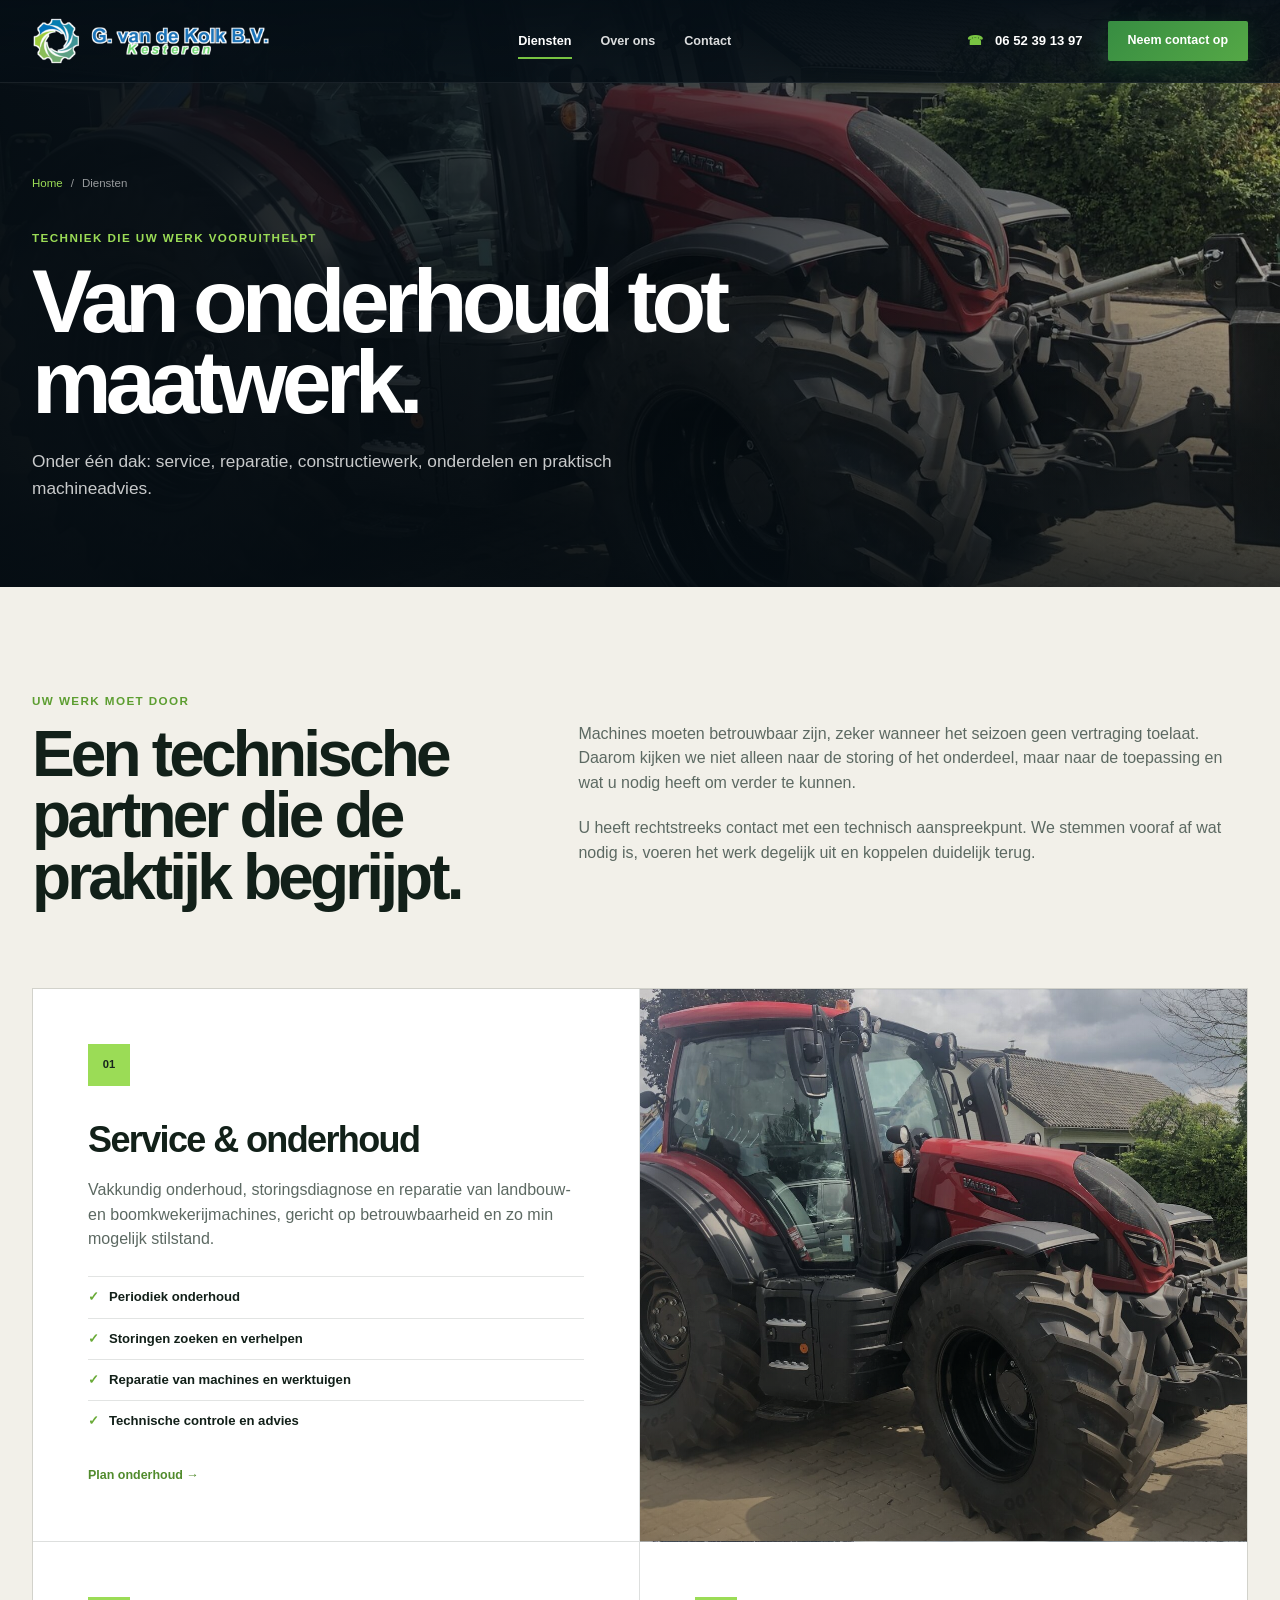
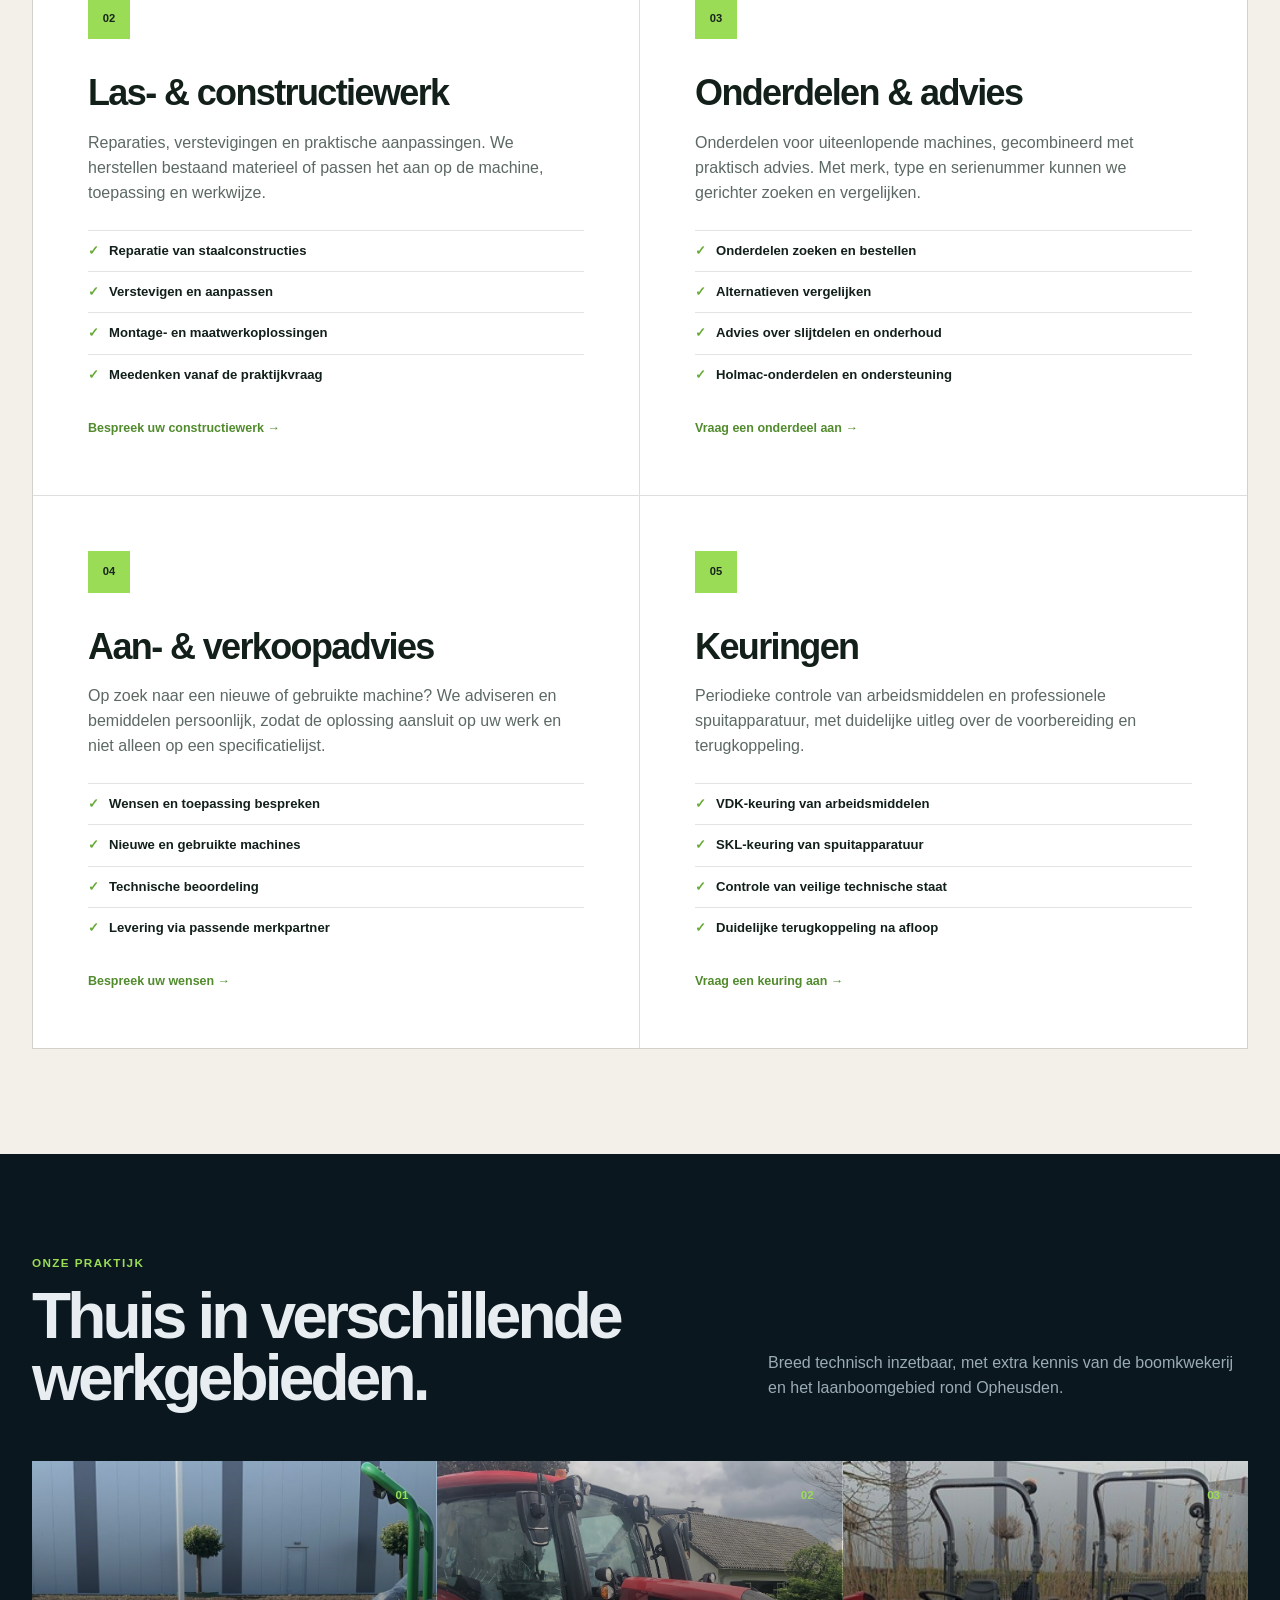
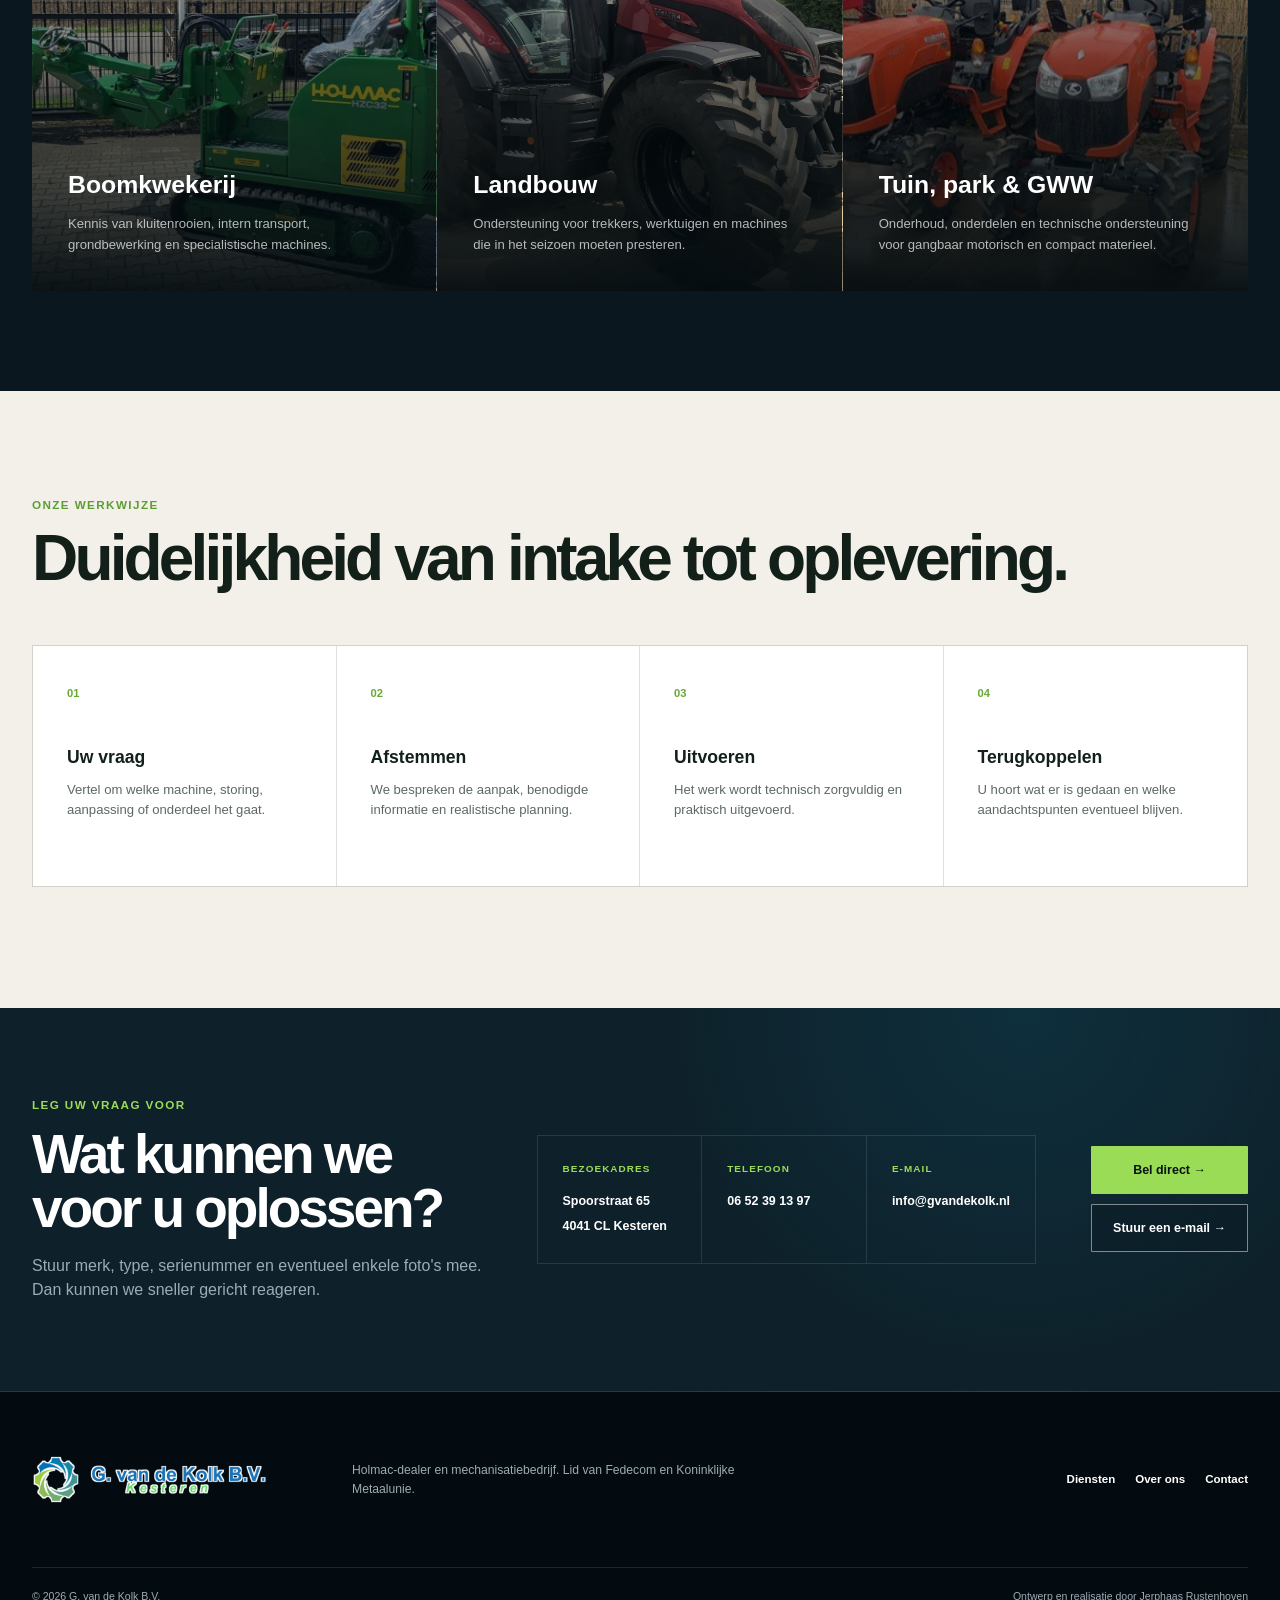
==== commit 5501013f: "Verwerk feedback over keuringen en homepage" ====
--- a/diensten.html
+++ b/diensten.html
@@ -39,7 +39,7 @@
         <nav class="breadcrumb" aria-label="Kruimelpad"><a href="index.html">Home</a><span>/</span>Diensten</nav>
         <p class="section-label">Techniek die uw werk vooruithelpt</p>
         <h1 id="page-title">Van onderhoud tot maatwerk.</h1>
-        <p>Onder één dak: service, reparatie, constructiewerk, onderdelen, machineadvies en keuringen.</p>
+        <p>Onder één dak: service, reparatie, constructiewerk, onderdelen en praktisch machineadvies.</p>
       </div>
     </section>
 
@@ -59,59 +59,12 @@
       </div>
     </section>
 
-    <section class="inspection-expanded" id="keuringen-uitleg" aria-labelledby="inspection-title">
-      <div class="shell inspection-intro-grid">
-        <div class="reveal">
-          <p class="section-label">Veilig en inzetbaar</p>
-          <h2 id="inspection-title">Keuringen zonder onduidelijkheid.</h2>
-        </div>
-        <div class="inspection-intro-copy reveal reveal-delay">
-          <p>Machines slijten, instellingen verlopen en kleine gebreken zijn niet altijd direct zichtbaar. Een periodieke keuring brengt technische en veiligheidskritische punten systematisch in beeld. Zo kunt u onderhoud plannen en verantwoord blijven werken.</p>
-          <div class="inspection-note"><strong>Eerst weten welke keuring u nodig heeft?</strong><p>Stuur merk, type, bouwjaar en enkele foto’s mee. Dan kunnen we vooraf bepalen welke keuring en voorbereiding bij uw machine passen.</p></div>
-        </div>
-      </div>
-
-      <div class="shell inspection-card-grid">
-        <article class="inspection-card reveal">
-          <span>VDK KEURING</span>
-          <h3>Periodieke keuring van arbeidsmiddelen</h3>
-          <p>Voor gangbare machines in landbouw, boomkwekerij, tuin, park en GWW. De controle richt zich op de veilige technische staat en het verantwoord kunnen gebruiken van het arbeidsmiddel.</p>
-          <ul><li>Tractoren en aanbouwwerktuigen</li><li>Aanhangwagens en transportmaterieel</li><li>Gras-, kooi- en zitmaaiers</li><li>Tuinfrezen, kettingzagen en bosmaaiers</li><li>Minigravers, trilplaten en stampers</li></ul>
-        </article>
-        <article class="inspection-card inspection-card-accent reveal reveal-delay">
-          <span>SKL KEURING</span>
-          <h3>Periodieke keuring van spuitapparatuur</h3>
-          <p>Voor bedrijfsmatig gebruikte apparatuur waarmee gewasbeschermingsmiddelen worden toegepast. Er wordt volgens het relevante keuringsprotocol gecontroleerd en gemeten.</p>
-          <ul><li>Veld-, boomgaard- en laanboomteeltspuiten</li><li>Motorvatspuiten en vernevelapparatuur</li><li>Rijen- en strokenspuiten</li><li>Spuitapparatuur voor tuin en park</li><li>Controle van pomp, druk, afgifte en leidingen</li></ul>
-        </article>
-      </div>
-
-      <div class="shell inspection-prepare">
-        <div class="reveal"><p class="section-label">Goed voorbereid</p><h2>Zo maakt u de machine klaar.</h2></div>
-        <div class="inspection-prepare-list">
-          <article class="reveal"><span>01</span><strong>Schoon aanbieden</strong><p>Zorg dat machine, tank, leidingen en kritische onderdelen goed bereikbaar en schoon zijn.</p></article>
-          <article class="reveal reveal-delay"><span>02</span><strong>Veilig en compleet</strong><p>Afschermingen, koppelingen en bedieningen moeten aanwezig zijn en normaal kunnen functioneren.</p></article>
-          <article class="reveal"><span>03</span><strong>Gegevens meenemen</strong><p>Merk, type, serienummer, bouwjaar en een eerder rapport helpen bij een vlotte intake.</p></article>
-          <article class="reveal reveal-delay"><span>04</span><strong>Afspraak afstemmen</strong><p>We bespreken vooraf de machine, locatie, voorbereiding en de passende keuringsroute.</p></article>
-        </div>
-      </div>
-
-      <div class="shell inspection-faq" aria-labelledby="inspection-faq-title">
-        <p class="section-label">Veelgestelde vragen</p>
-        <h2 id="inspection-faq-title">Duidelijkheid vooraf.</h2>
-        <article class="faq-item" data-faq><button class="faq-question" type="button" aria-expanded="false" aria-controls="faq-interval">Hoe vaak moet mijn machine gekeurd worden?<span aria-hidden="true">+</span></button><div class="faq-answer" id="faq-interval"><div><p>Dat hangt af van het type arbeidsmiddel, het gebruik, de risico’s en het toepasselijke keuringsschema. Bij spuitapparatuur gelden termijnen per type. Aan de hand van uw machinegegevens bepalen we welke route past.</p></div></div></article>
-        <article class="faq-item" data-faq><button class="faq-question" type="button" aria-expanded="false" aria-controls="faq-gebrek">Wat gebeurt er als er een gebrek wordt gevonden?<span aria-hidden="true">+</span></button><div class="faq-answer" id="faq-gebrek"><div><p>U krijgt een duidelijke terugkoppeling over het gebrek en de noodzakelijke vervolgstap. Waar mogelijk kunnen reparatie en herkeuring praktisch op elkaar worden afgestemd.</p></div></div></article>
-        <article class="faq-item" data-faq><button class="faq-question" type="button" aria-expanded="false" aria-controls="faq-meerdere">Kan ik meerdere machines tegelijk aanmelden?<span aria-hidden="true">+</span></button><div class="faq-answer" id="faq-meerdere"><div><p>Ja. Stuur een overzicht met merk, type en keuringsvraag. Dan bekijken we hoe de werkzaamheden efficiënt kunnen worden ingepland.</p></div></div></article>
-        <article class="faq-item" data-faq><button class="faq-question" type="button" aria-expanded="false" aria-controls="faq-skl">Wat moet ik bij een SKL-keuring aanleveren?<span aria-hidden="true">+</span></button><div class="faq-answer" id="faq-skl"><div><p>De machine moet schoon, veilig en volledig functioneren. Deel vooraf het type spuit, bouwjaar, serienummer en het vorige keuringsrapport als dat beschikbaar is.</p></div></div></article>
-      </div>
-    </section>
-
     <section class="sector-detail-section" aria-labelledby="sector-title">
       <div class="shell section-heading-wide reveal"><div><p class="section-label">Onze praktijk</p><h2 id="sector-title">Thuis in verschillende werkgebieden.</h2></div><p>Breed technisch inzetbaar, met extra kennis van de boomkwekerij en het laanboomgebied rond Opheusden.</p></div>
       <div class="shell sector-detail-grid">
         <article class="sector-detail sector-detail-boom reveal"><span>01</span><div><h3>Boomkwekerij</h3><p>Kennis van kluitenrooien, intern transport, grondbewerking en specialistische machines.</p></div></article>
         <article class="sector-detail sector-detail-land reveal reveal-delay"><span>02</span><div><h3>Landbouw</h3><p>Ondersteuning voor trekkers, werktuigen en machines die in het seizoen moeten presteren.</p></div></article>
-        <article class="sector-detail sector-detail-park reveal"><span>03</span><div><h3>Tuin, park &amp; GWW</h3><p>Onderhoud, onderdelen en keuringen voor gangbaar motorisch en compact materieel.</p></div></article>
+        <article class="sector-detail sector-detail-park reveal"><span>03</span><div><h3>Tuin, park &amp; GWW</h3><p>Onderhoud, onderdelen en technische ondersteuning voor gangbaar motorisch en compact materieel.</p></div></article>
       </div>
     </section>
 
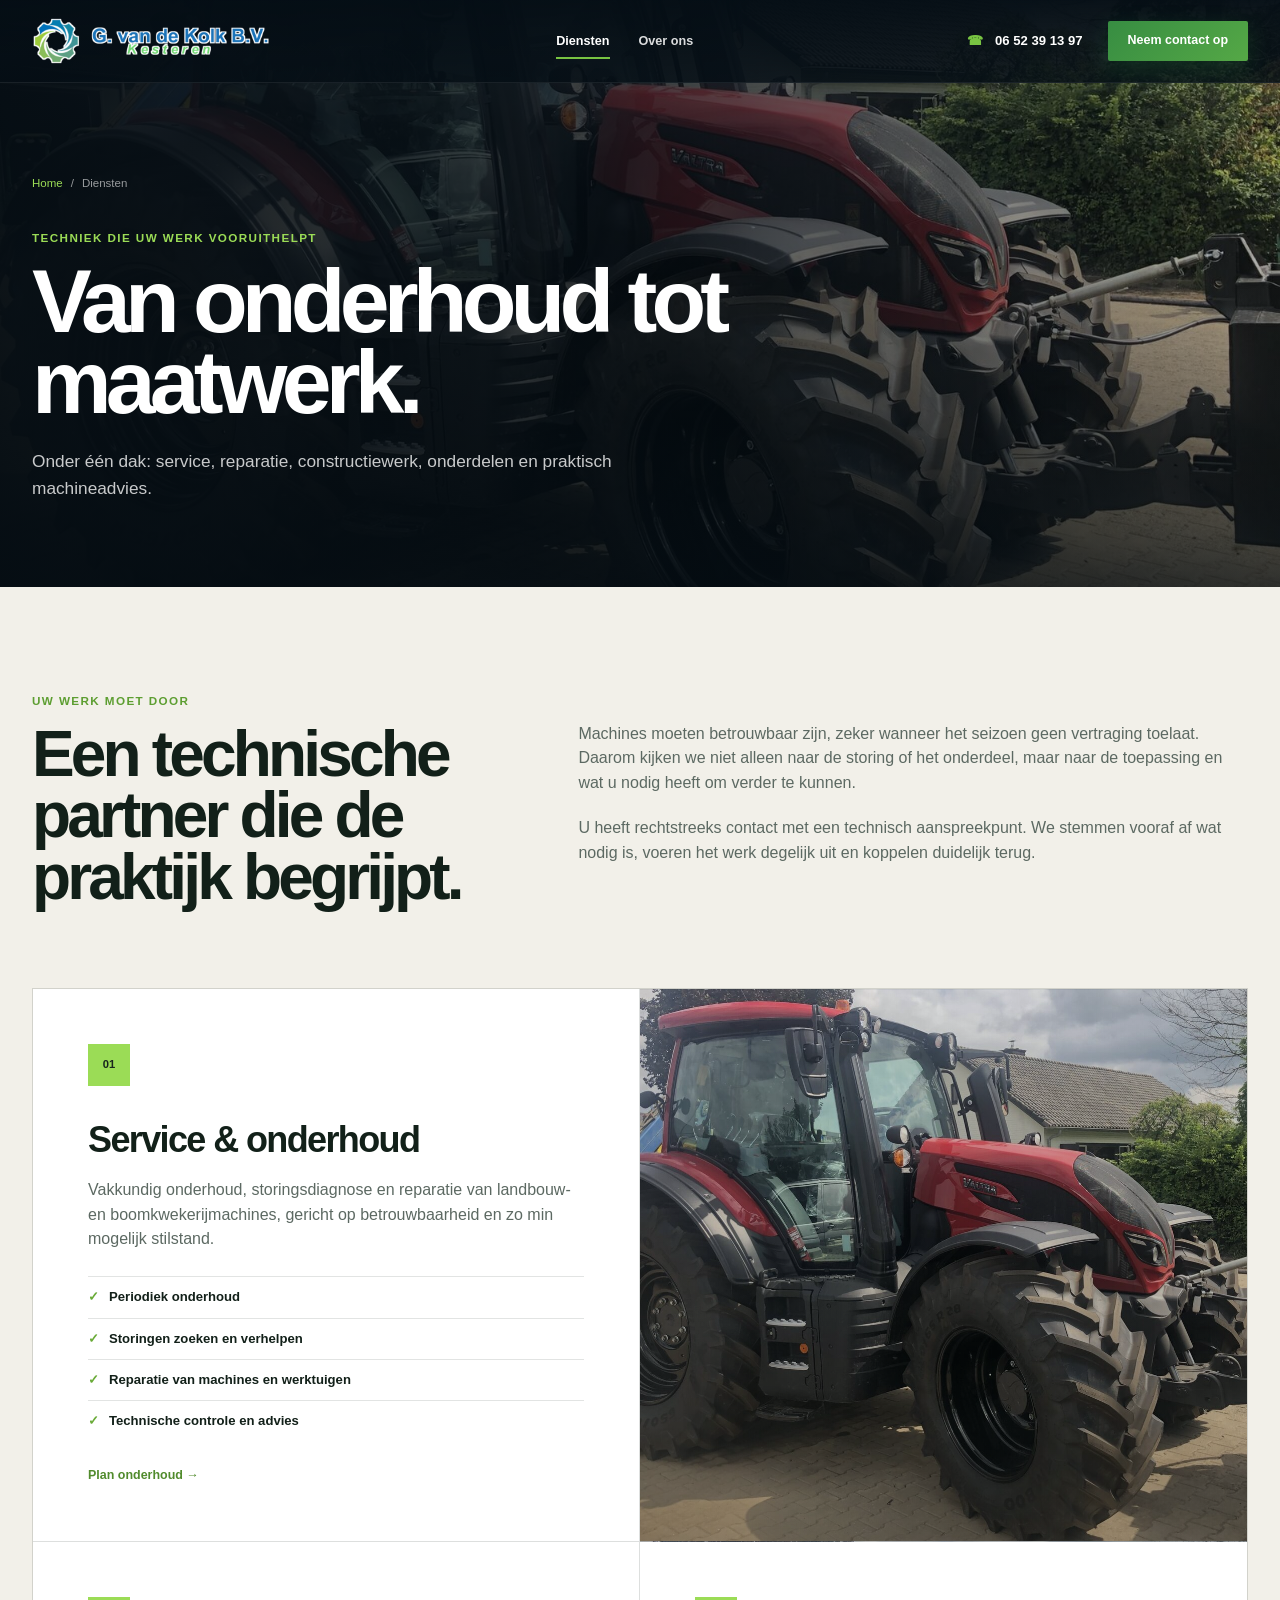
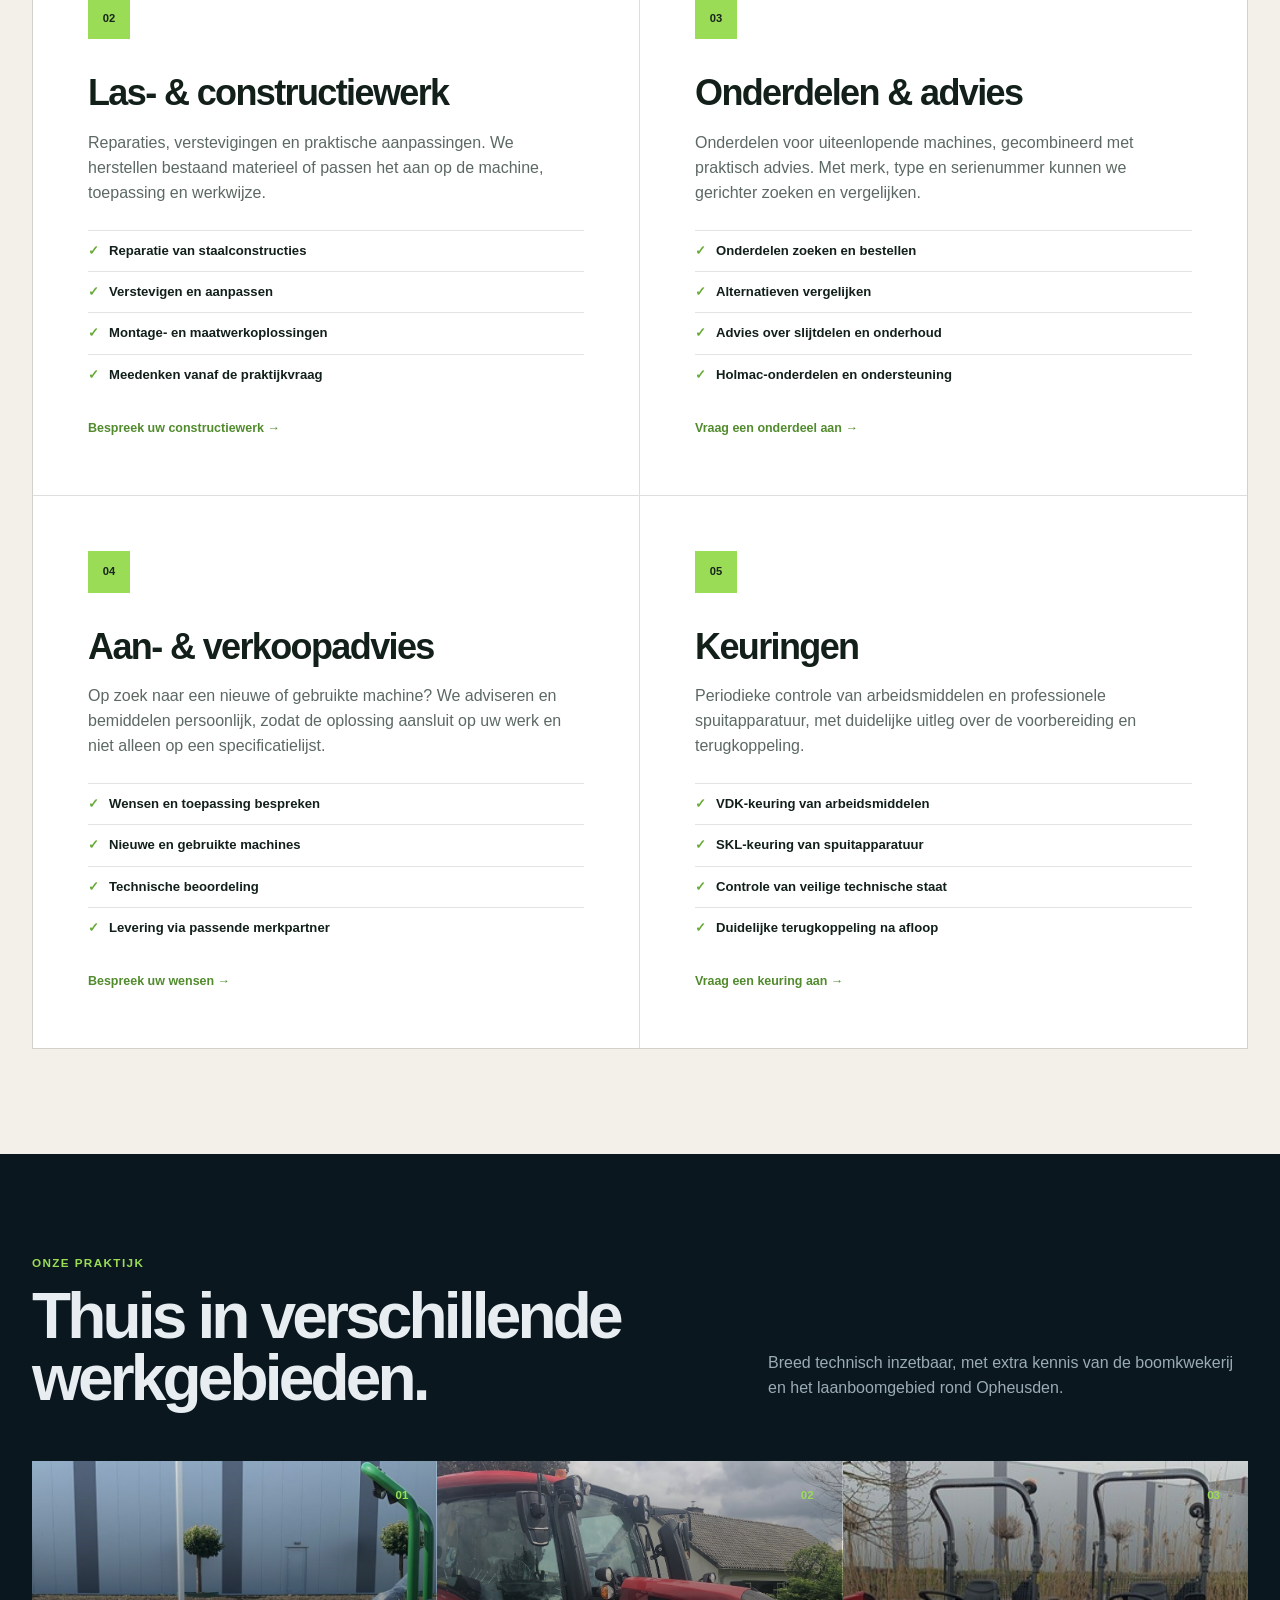
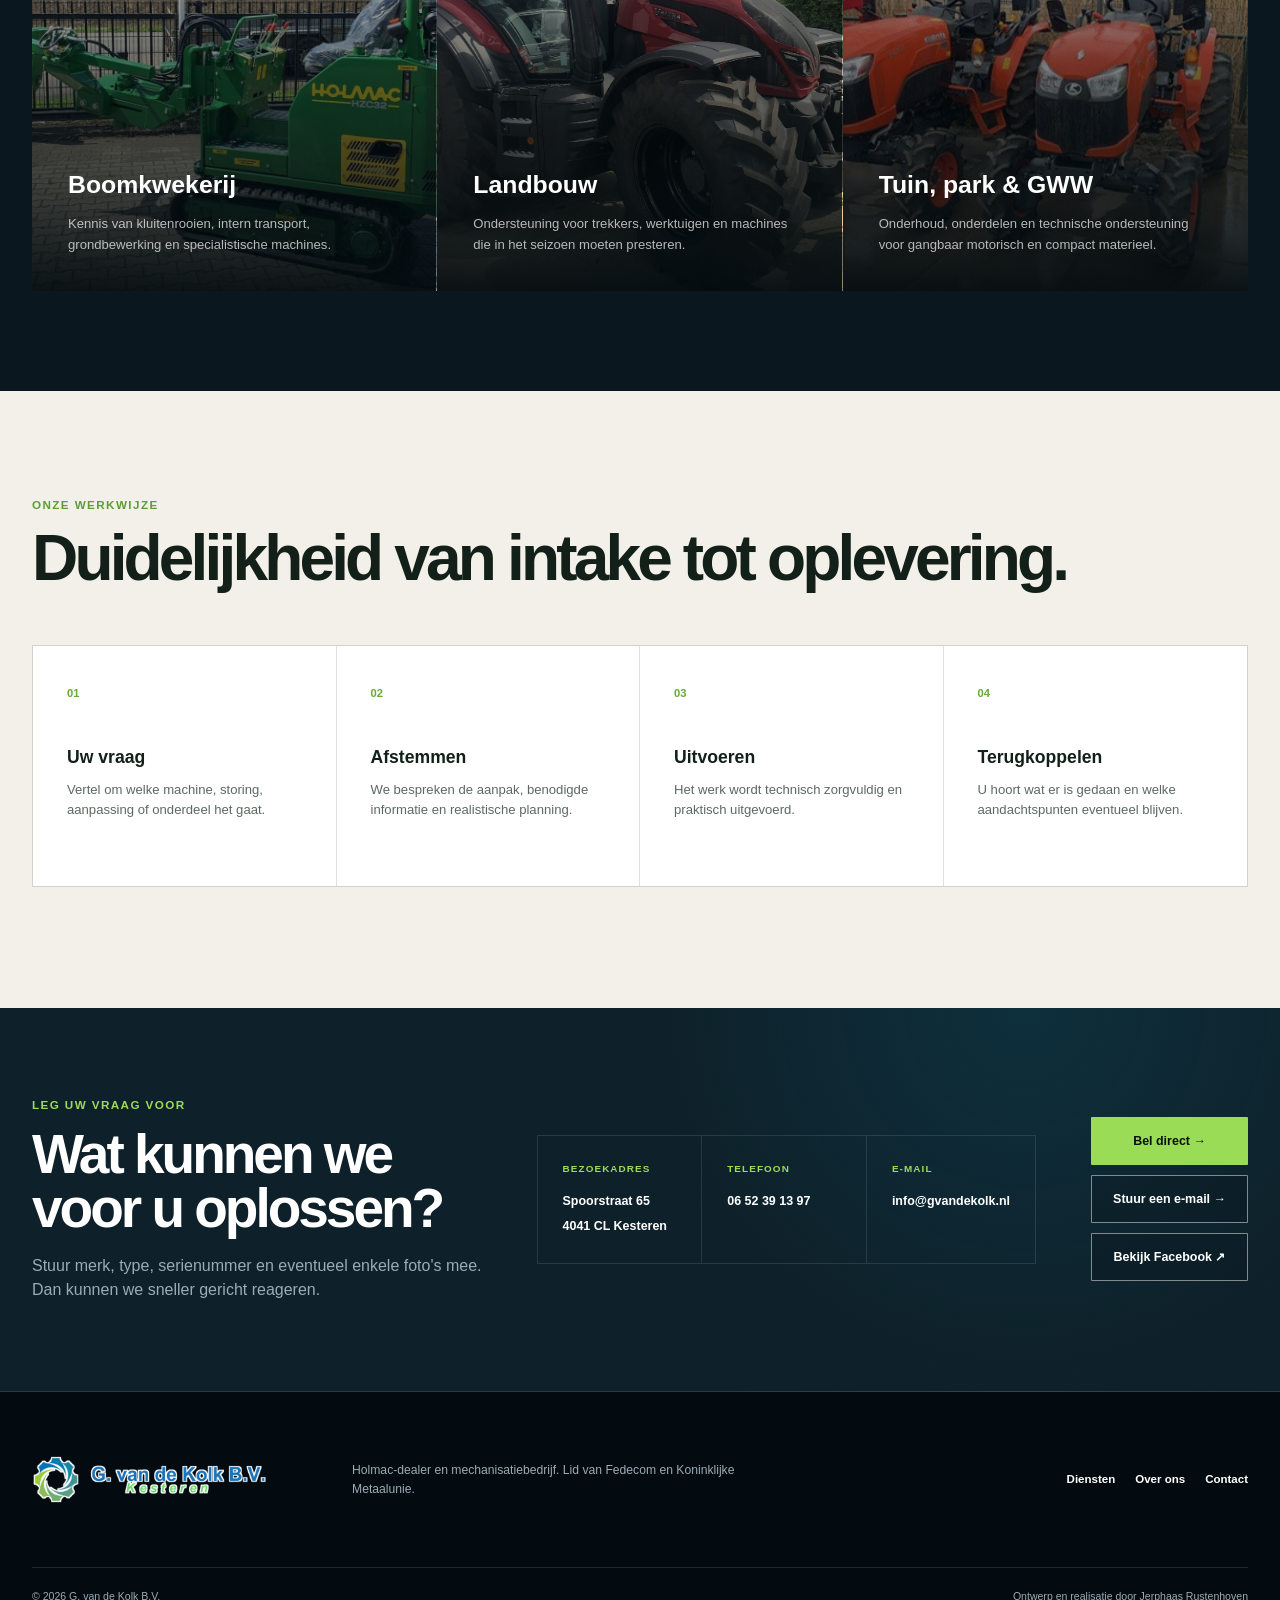
==== commit 5d97c400: "Vereenvoudig contactnavigatie en voeg Facebook toe" ====
--- a/diensten.html
+++ b/diensten.html
@@ -25,7 +25,7 @@
       <a class="brand" href="index.html" aria-label="G. van de Kolk B.V. - naar de homepage"><img src="assets/logo-gvd-kolk.png" width="700" height="144" alt="G. van de Kolk B.V." /></a>
       <button class="menu-button" type="button" aria-expanded="false" aria-controls="main-nav" data-menu-button><span></span><span></span><span></span><span class="sr-only">Menu</span></button>
       <nav class="main-nav" id="main-nav" aria-label="Hoofdnavigatie" data-menu>
-        <a href="#diensten" aria-current="page">Diensten</a><a href="over-ons.html">Over ons</a><a href="#contact">Contact</a>
+        <a href="#diensten" aria-current="page">Diensten</a><a href="over-ons.html">Over ons</a>
       </nav>
       <a class="header-phone" href="tel:+31652391397"><span aria-hidden="true">☎</span> 06 52 39 13 97</a>
       <a class="header-cta" href="#contact">Neem contact op</a>
@@ -79,7 +79,7 @@
     </section>
 
     <section class="contact-v2" id="contact" aria-labelledby="contact-title">
-      <div class="shell contact-v2-grid"><div class="contact-v2-title reveal"><p class="section-label">Leg uw vraag voor</p><h2 id="contact-title">Wat kunnen we voor u oplossen?</h2><p>Stuur merk, type, serienummer en eventueel enkele foto's mee. Dan kunnen we sneller gericht reageren.</p></div><div class="contact-v2-details reveal reveal-delay"><div><span>Bezoekadres</span><strong>Spoorstraat 65<br />4041 CL Kesteren</strong></div><div><span>Telefoon</span><strong><a href="tel:+31652391397">06 52 39 13 97</a></strong></div><div><span>E-mail</span><strong><a href="mailto:info@gvandekolk.nl">info@gvandekolk.nl</a></strong></div></div><div class="contact-v2-actions reveal"><a class="button button-primary" href="tel:+31652391397">Bel direct →</a><a class="button button-ghost" href="mailto:info@gvandekolk.nl">Stuur een e-mail →</a></div></div>
+      <div class="shell contact-v2-grid"><div class="contact-v2-title reveal"><p class="section-label">Leg uw vraag voor</p><h2 id="contact-title">Wat kunnen we voor u oplossen?</h2><p>Stuur merk, type, serienummer en eventueel enkele foto's mee. Dan kunnen we sneller gericht reageren.</p></div><div class="contact-v2-details reveal reveal-delay"><div><span>Bezoekadres</span><strong>Spoorstraat 65<br />4041 CL Kesteren</strong></div><div><span>Telefoon</span><strong><a href="tel:+31652391397">06 52 39 13 97</a></strong></div><div><span>E-mail</span><strong><a href="mailto:info@gvandekolk.nl">info@gvandekolk.nl</a></strong></div></div><div class="contact-v2-actions reveal"><a class="button button-primary" href="tel:+31652391397">Bel direct →</a><a class="button button-ghost" href="mailto:info@gvandekolk.nl">Stuur een e-mail →</a><a class="button button-ghost" href="https://www.facebook.com/G-van-de-Kolk-BV-1563999160502861" target="_blank" rel="noopener noreferrer">Bekijk Facebook ↗</a></div></div>
     </section>
   </main>
 
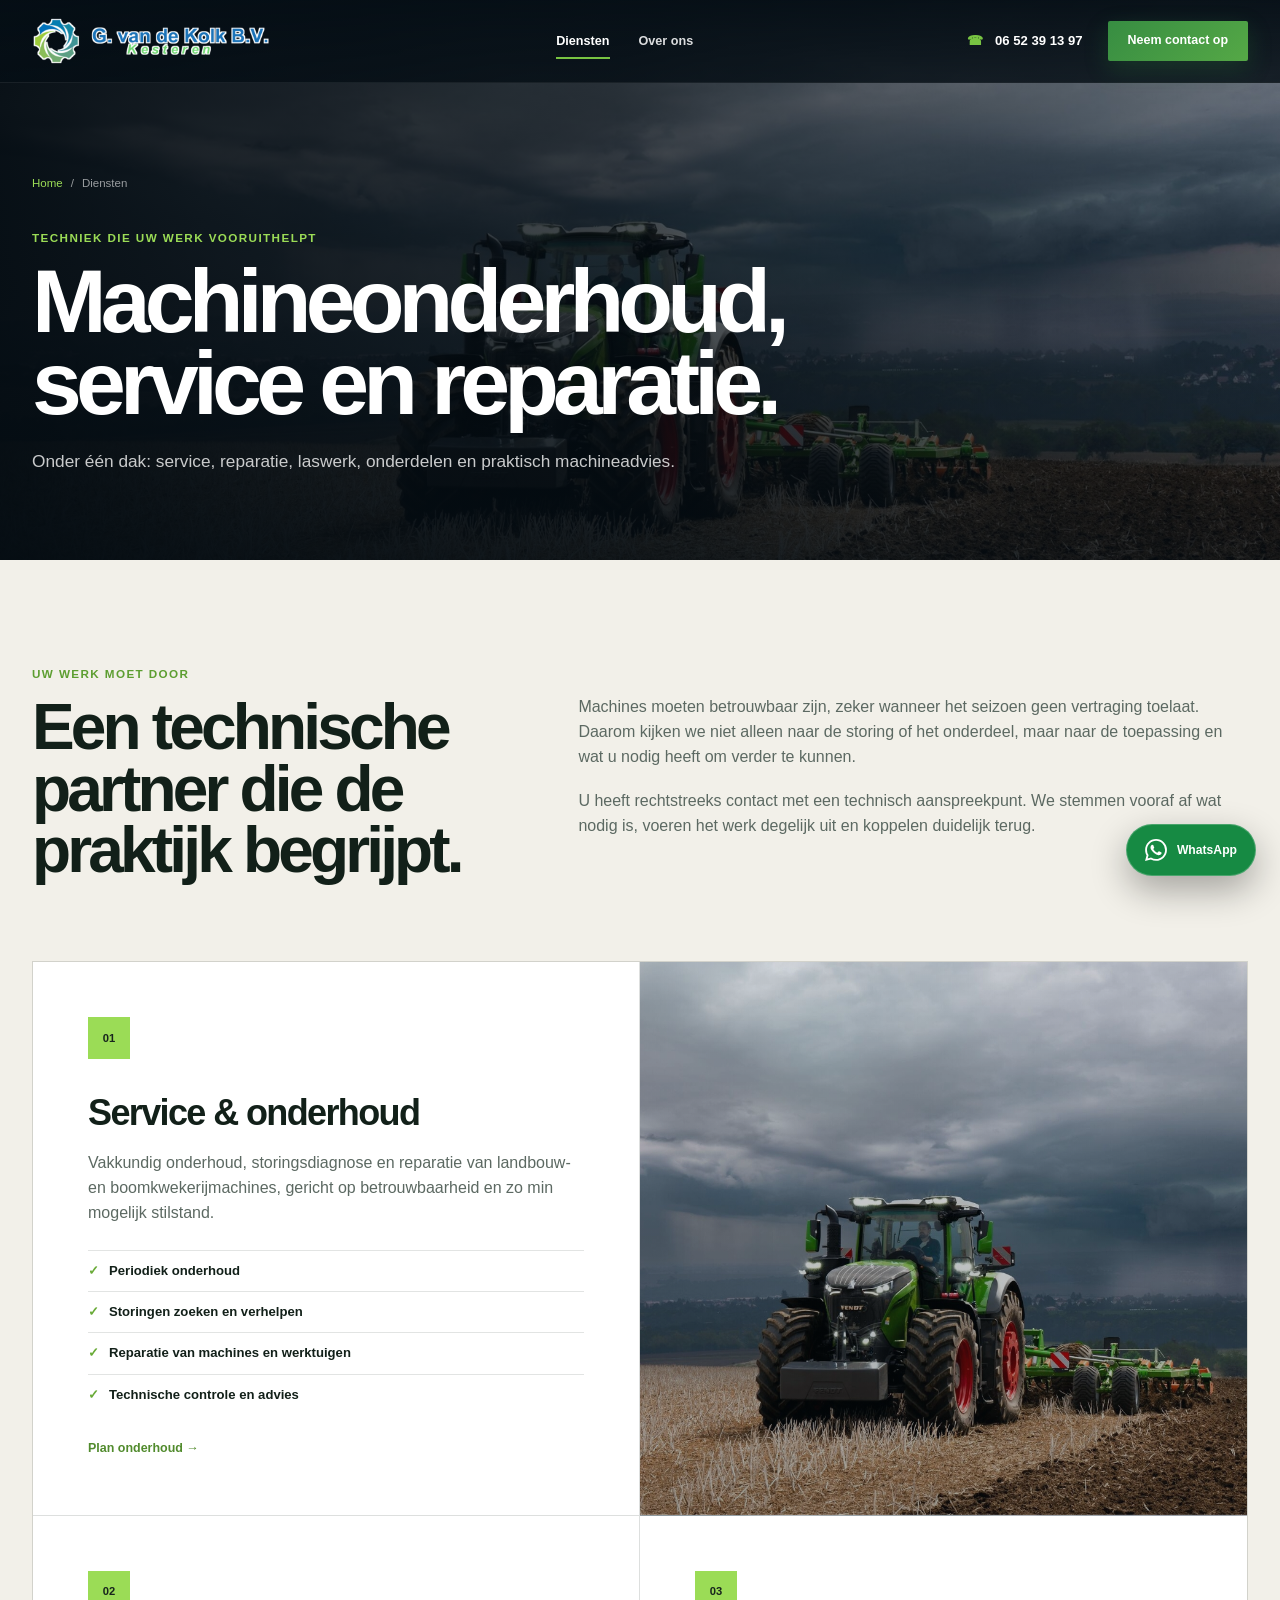
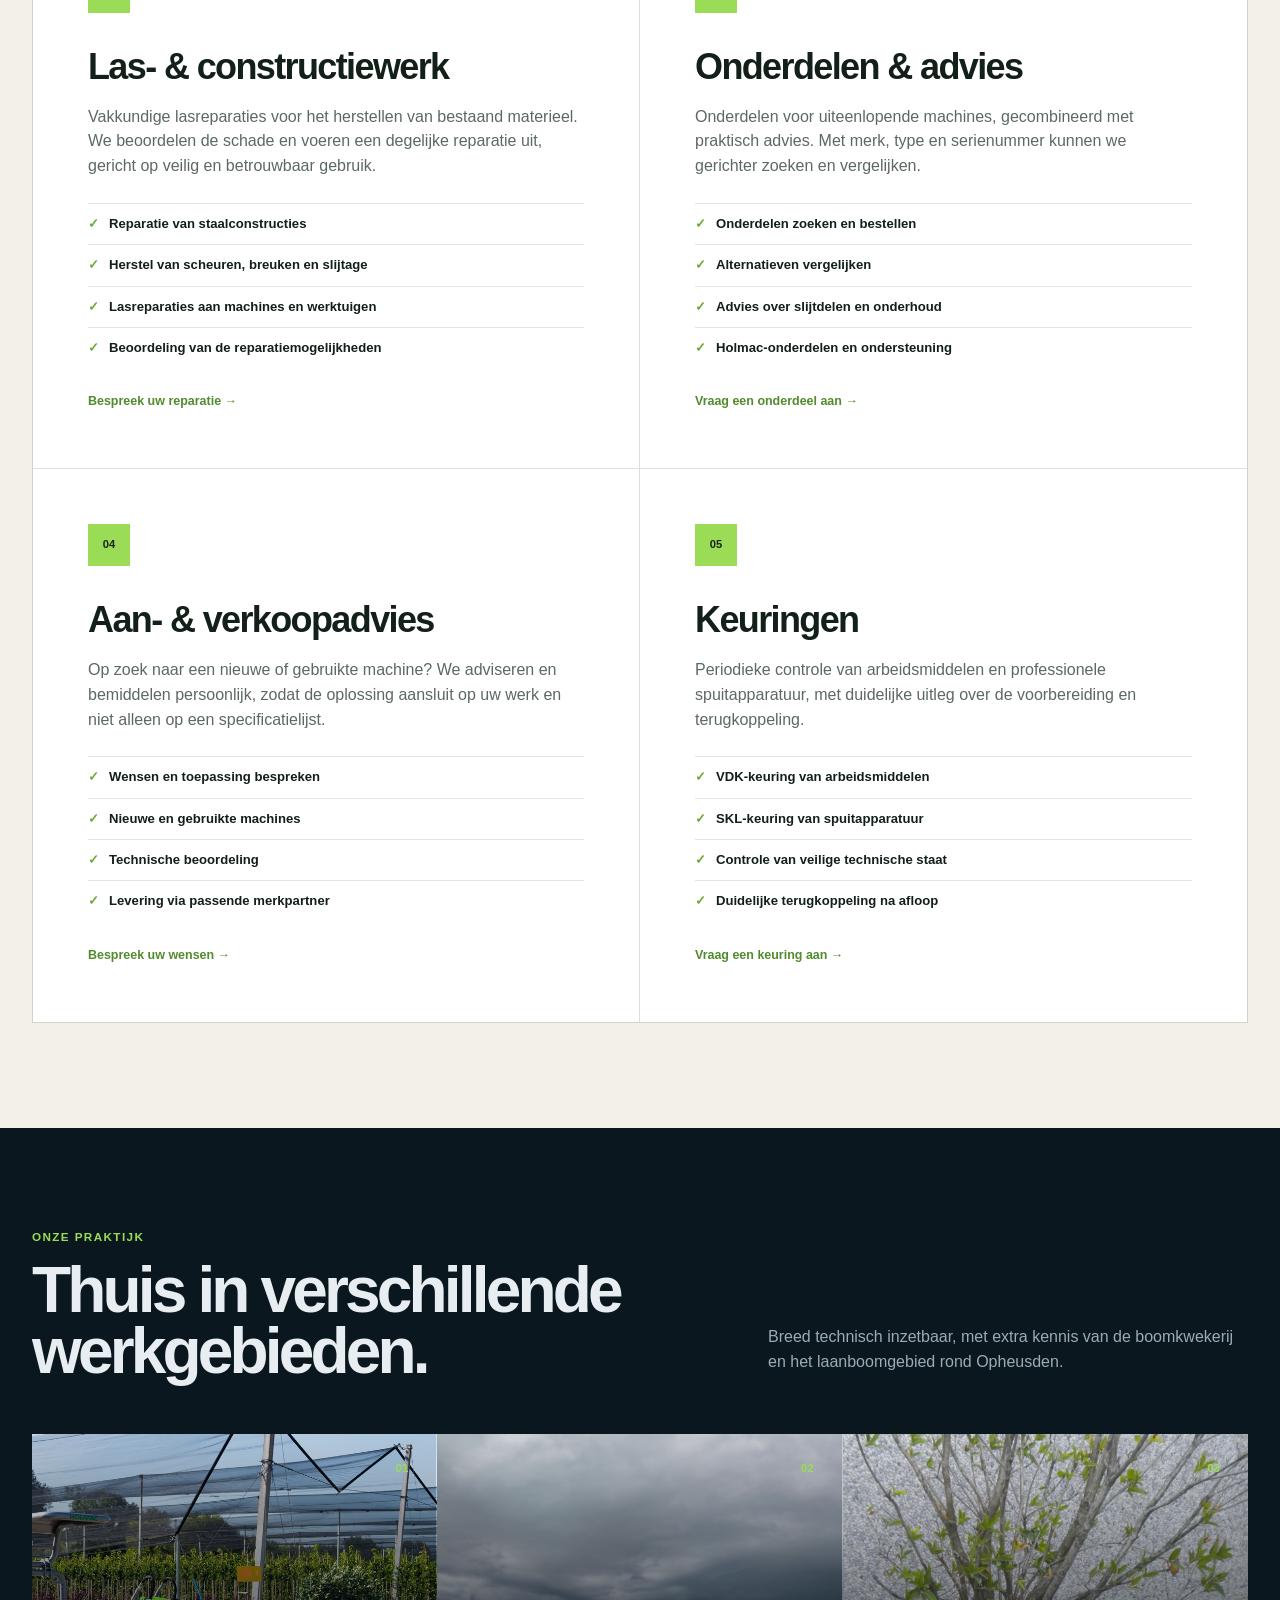
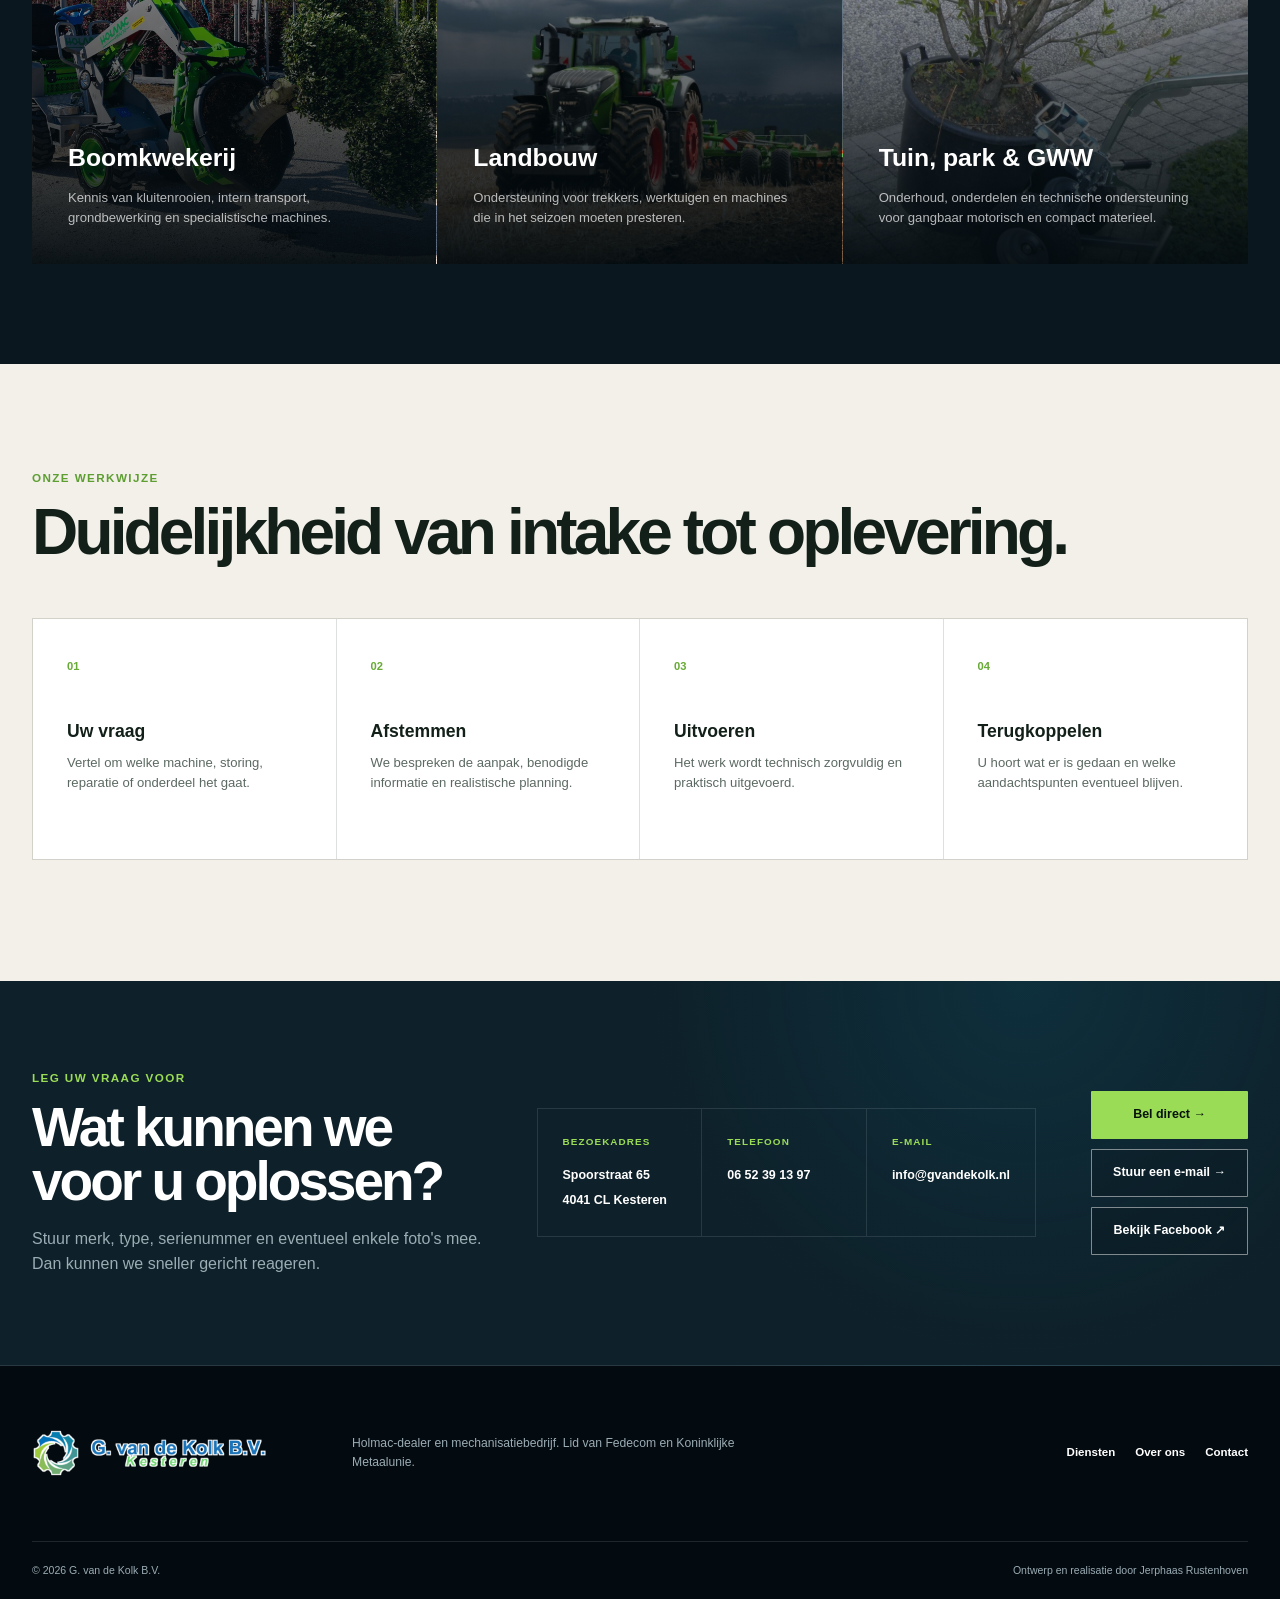
==== commit d89f4daa: "Publiceer nieuwe klantfoto's en inhoudelijke correcties" ====
--- a/diensten.html
+++ b/diensten.html
@@ -3,20 +3,99 @@
 <head>
   <meta charset="utf-8" />
   <meta name="viewport" content="width=device-width, initial-scale=1" />
-  <meta name="description" content="Service, onderhoud, las- en constructiewerk, onderdelen, machineadvies en keuringen bij G. van de Kolk B.V. in Kesteren." />
+  <meta name="description" content="Service en onderhoud voor landbouw- en boomkwekerijmachines in Kesteren. Ook voor constructiewerk, onderdelen, machineadvies en VDK- en SKL-keuringen." />
   <meta name="robots" content="noindex, nofollow, noarchive" />
   <meta name="theme-color" content="#08131b" />
-  <title>Diensten | G. van de Kolk B.V.</title>
+  <title>Machineonderhoud &amp; service Kesteren | G. van de Kolk</title>
   <link rel="canonical" href="https://www.gvandekolk.nl/diensten.html" />
   <meta property="og:locale" content="nl_NL" />
   <meta property="og:type" content="website" />
-  <meta property="og:title" content="Diensten | G. van de Kolk B.V." />
-  <meta property="og:description" content="Praktische techniek en betrouwbare service voor boomkwekerij, landbouw, tuin en park." />
+  <meta property="og:site_name" content="G. van de Kolk B.V." />
+  <meta property="og:title" content="Machineonderhoud &amp; service Kesteren | G. van de Kolk" />
+  <meta property="og:description" content="Service, reparatie, constructiewerk, onderdelen, machineadvies en keuringen voor boomkwekerij en landbouw." />
   <meta property="og:url" content="https://www.gvandekolk.nl/diensten.html" />
+  <meta property="og:image" content="https://www.gvandekolk.nl/assets/site-images/fendt-landbouw.jpg" />
+  <meta property="og:image:secure_url" content="https://www.gvandekolk.nl/assets/site-images/fendt-landbouw.jpg" />
+  <meta property="og:image:type" content="image/jpeg" />
+  <meta property="og:image:width" content="1600" />
+  <meta property="og:image:height" content="900" />
+  <meta property="og:image:alt" content="Fendt-trekker tijdens grondbewerking onder een donkere lucht" />
+  <meta name="twitter:card" content="summary_large_image" />
+  <meta name="twitter:title" content="Machineonderhoud &amp; service Kesteren | G. van de Kolk" />
+  <meta name="twitter:description" content="Service, reparatie, constructiewerk, onderdelen, machineadvies en keuringen voor machines." />
+  <meta name="twitter:image" content="https://www.gvandekolk.nl/assets/site-images/fendt-landbouw.jpg" />
+  <meta name="twitter:image:alt" content="Fendt-trekker tijdens grondbewerking onder een donkere lucht" />
   <link rel="icon" href="assets/logo-gvd-kolk.png" type="image/png" />
   <script>document.documentElement.classList.add('js');</script>
-  <link rel="stylesheet" href="dark.css?v=20260716-2" />
-  <script src="app.js?v=20260716-2" defer></script>
+  <link rel="stylesheet" href="dark.css?v=20260907-1" />
+  <script src="app.js?v=20260907-1" defer></script>
+  <script type="application/ld+json">
+    {
+      "@context": "https://schema.org",
+      "@graph": [
+        {
+          "@type": ["LocalBusiness", "Organization"],
+          "@id": "https://www.gvandekolk.nl/#bedrijf",
+          "name": "G. van de Kolk B.V.",
+          "url": "https://www.gvandekolk.nl/",
+          "logo": "https://www.gvandekolk.nl/assets/logo-gvd-kolk.png",
+          "image": "https://www.gvandekolk.nl/assets/site-images/fendt-landbouw.jpg",
+          "description": "Mechanisatiebedrijf en Holmac-dealer voor boomkwekerij, landbouw, tuin en park.",
+          "telephone": "+31 6 52391397",
+          "email": "info@gvandekolk.nl",
+          "address": {
+            "@type": "PostalAddress",
+            "streetAddress": "Spoorstraat 65",
+            "postalCode": "4041 CL",
+            "addressLocality": "Kesteren",
+            "addressRegion": "Gelderland",
+            "addressCountry": "NL"
+          },
+          "sameAs": ["https://www.facebook.com/G-van-de-Kolk-BV-1563999160502861"]
+        },
+        {
+          "@type": "WebSite",
+          "@id": "https://www.gvandekolk.nl/#website",
+          "url": "https://www.gvandekolk.nl/",
+          "name": "G. van de Kolk B.V.",
+          "inLanguage": "nl-NL",
+          "publisher": {"@id": "https://www.gvandekolk.nl/#bedrijf"}
+        },
+        {
+          "@type": "CollectionPage",
+          "@id": "https://www.gvandekolk.nl/diensten.html#webpagina",
+          "url": "https://www.gvandekolk.nl/diensten.html",
+          "name": "Machineonderhoud en service in Kesteren",
+          "description": "Service, reparatie, constructiewerk, onderdelen, machineadvies en keuringen voor landbouw- en boomkwekerijmachines.",
+          "isPartOf": {"@id": "https://www.gvandekolk.nl/#website"},
+          "about": {"@id": "https://www.gvandekolk.nl/#bedrijf"},
+          "breadcrumb": {"@id": "https://www.gvandekolk.nl/diensten.html#kruimelpad"},
+          "mainEntity": {"@id": "https://www.gvandekolk.nl/diensten.html#dienstenlijst"},
+          "inLanguage": "nl-NL"
+        },
+        {
+          "@type": "BreadcrumbList",
+          "@id": "https://www.gvandekolk.nl/diensten.html#kruimelpad",
+          "itemListElement": [
+            {"@type": "ListItem", "position": 1, "name": "Home", "item": "https://www.gvandekolk.nl/"},
+            {"@type": "ListItem", "position": 2, "name": "Diensten", "item": "https://www.gvandekolk.nl/diensten.html"}
+          ]
+        },
+        {
+          "@type": "ItemList",
+          "@id": "https://www.gvandekolk.nl/diensten.html#dienstenlijst",
+          "name": "Diensten van G. van de Kolk B.V.",
+          "itemListElement": [
+            {"@type": "ListItem", "position": 1, "item": {"@type": "Service", "name": "Service en onderhoud", "url": "https://www.gvandekolk.nl/diensten.html#onderhoud", "provider": {"@id": "https://www.gvandekolk.nl/#bedrijf"}}},
+            {"@type": "ListItem", "position": 2, "item": {"@type": "Service", "name": "Las- en constructiewerk", "url": "https://www.gvandekolk.nl/diensten.html#constructie", "provider": {"@id": "https://www.gvandekolk.nl/#bedrijf"}}},
+            {"@type": "ListItem", "position": 3, "item": {"@type": "Service", "name": "Onderdelen en advies", "url": "https://www.gvandekolk.nl/diensten.html#onderdelen", "provider": {"@id": "https://www.gvandekolk.nl/#bedrijf"}}},
+            {"@type": "ListItem", "position": 4, "item": {"@type": "Service", "name": "Aan- en verkoopadvies", "url": "https://www.gvandekolk.nl/diensten.html#machineadvies", "provider": {"@id": "https://www.gvandekolk.nl/#bedrijf"}}},
+            {"@type": "ListItem", "position": 5, "item": {"@type": "Service", "name": "VDK- en SKL-keuringen", "url": "https://www.gvandekolk.nl/diensten.html#keuringen", "provider": {"@id": "https://www.gvandekolk.nl/#bedrijf"}}}
+          ]
+        }
+      ]
+    }
+  </script>
 </head>
 <body class="dark-site subpage-site">
   <a class="skip-link" href="#inhoud">Direct naar de inhoud</a>
@@ -36,10 +115,10 @@
     <section class="subpage-hero subpage-hero-services" id="diensten" aria-labelledby="page-title">
       <div class="subpage-hero-overlay"></div>
       <div class="shell subpage-hero-inner reveal">
-        <nav class="breadcrumb" aria-label="Kruimelpad"><a href="index.html">Home</a><span>/</span>Diensten</nav>
+        <nav class="breadcrumb" aria-label="Kruimelpad"><a href="index.html">Home</a><span aria-hidden="true">/</span>Diensten</nav>
         <p class="section-label">Techniek die uw werk vooruithelpt</p>
-        <h1 id="page-title">Van onderhoud tot maatwerk.</h1>
-        <p>Onder één dak: service, reparatie, constructiewerk, onderdelen en praktisch machineadvies.</p>
+        <h1 id="page-title">Machine&shy;onderhoud, service en reparatie.</h1>
+        <p>Onder één dak: service, reparatie, laswerk, onderdelen en praktisch machineadvies.</p>
       </div>
     </section>
 
@@ -51,8 +130,8 @@
 
       <div class="shell detail-service-grid">
         <article class="detail-service-card reveal" id="onderhoud"><span class="detail-number">01</span><h2>Service &amp; onderhoud</h2><p>Vakkundig onderhoud, storingsdiagnose en reparatie van landbouw- en boomkwekerijmachines, gericht op betrouwbaarheid en zo min mogelijk stilstand.</p><ul><li>Periodiek onderhoud</li><li>Storingen zoeken en verhelpen</li><li>Reparatie van machines en werktuigen</li><li>Technische controle en advies</li></ul><a href="#contact">Plan onderhoud →</a></article>
-        <article class="detail-service-card detail-service-card-image detail-image-maintenance reveal reveal-delay" aria-label="Machine in de werkplaats"></article>
-        <article class="detail-service-card reveal" id="constructie"><span class="detail-number">02</span><h2>Las- &amp; constructiewerk</h2><p>Reparaties, verstevigingen en praktische aanpassingen. We herstellen bestaand materieel of passen het aan op de machine, toepassing en werkwijze.</p><ul><li>Reparatie van staalconstructies</li><li>Verstevigen en aanpassen</li><li>Montage- en maatwerkoplossingen</li><li>Meedenken vanaf de praktijkvraag</li></ul><a href="#contact">Bespreek uw constructiewerk →</a></article>
+        <div class="detail-service-card detail-service-card-image detail-image-maintenance reveal reveal-delay" role="img" aria-label="Fendt-trekker tijdens grondbewerking onder een donkere lucht"></div>
+        <article class="detail-service-card reveal" id="constructie"><span class="detail-number">02</span><h2>Las- &amp; constructiewerk</h2><p>Vakkundige lasreparaties voor het herstellen van bestaand materieel. We beoordelen de schade en voeren een degelijke reparatie uit, gericht op veilig en betrouwbaar gebruik.</p><ul><li>Reparatie van staalconstructies</li><li>Herstel van scheuren, breuken en slijtage</li><li>Lasreparaties aan machines en werktuigen</li><li>Beoordeling van de reparatiemogelijkheden</li></ul><a href="#contact">Bespreek uw reparatie →</a></article>
         <article class="detail-service-card reveal" id="onderdelen"><span class="detail-number">03</span><h2>Onderdelen &amp; advies</h2><p>Onderdelen voor uiteenlopende machines, gecombineerd met praktisch advies. Met merk, type en serienummer kunnen we gerichter zoeken en vergelijken.</p><ul><li>Onderdelen zoeken en bestellen</li><li>Alternatieven vergelijken</li><li>Advies over slijtdelen en onderhoud</li><li>Holmac-onderdelen en ondersteuning</li></ul><a href="mailto:info@gvandekolk.nl?subject=Vraag%20over%20onderdelen">Vraag een onderdeel aan →</a></article>
         <article class="detail-service-card reveal reveal-delay" id="machineadvies"><span class="detail-number">04</span><h2>Aan- &amp; verkoopadvies</h2><p>Op zoek naar een nieuwe of gebruikte machine? We adviseren en bemiddelen persoonlijk, zodat de oplossing aansluit op uw werk en niet alleen op een specificatielijst.</p><ul><li>Wensen en toepassing bespreken</li><li>Nieuwe en gebruikte machines</li><li>Technische beoordeling</li><li>Levering via passende merkpartner</li></ul><a href="#contact">Bespreek uw wensen →</a></article>
         <article class="detail-service-card reveal" id="keuringen"><span class="detail-number">05</span><h2>Keuringen</h2><p>Periodieke controle van arbeidsmiddelen en professionele spuitapparatuur, met duidelijke uitleg over de voorbereiding en terugkoppeling.</p><ul><li>VDK-keuring van arbeidsmiddelen</li><li>SKL-keuring van spuitapparatuur</li><li>Controle van veilige technische staat</li><li>Duidelijke terugkoppeling na afloop</li></ul><a href="mailto:info@gvandekolk.nl?subject=Aanvraag%20keuring">Vraag een keuring aan →</a></article>
@@ -71,7 +150,7 @@
     <section class="content-section content-light" aria-labelledby="process-title">
       <div class="shell section-heading-wide reveal"><div><p class="section-label">Onze werkwijze</p><h2 id="process-title">Duidelijkheid van intake tot oplevering.</h2></div></div>
       <ol class="shell process-detail-grid">
-        <li class="reveal"><span>01</span><h3>Uw vraag</h3><p>Vertel om welke machine, storing, aanpassing of onderdeel het gaat.</p></li>
+        <li class="reveal"><span>01</span><h3>Uw vraag</h3><p>Vertel om welke machine, storing, reparatie of onderdeel het gaat.</p></li>
         <li class="reveal reveal-delay"><span>02</span><h3>Afstemmen</h3><p>We bespreken de aanpak, benodigde informatie en realistische planning.</p></li>
         <li class="reveal"><span>03</span><h3>Uitvoeren</h3><p>Het werk wordt technisch zorgvuldig en praktisch uitgevoerd.</p></li>
         <li class="reveal reveal-delay"><span>04</span><h3>Terugkoppelen</h3><p>U hoort wat er is gedaan en welke aandachtspunten eventueel blijven.</p></li>
@@ -83,6 +162,11 @@
     </section>
   </main>
 
+  <a class="whatsapp-float" href="https://wa.me/31652391397?text=Goedendag%2C%20ik%20heb%20een%20vraag%20over%20een%20machine." target="_blank" rel="noopener noreferrer" aria-label="Stuur G. van de Kolk een WhatsApp-bericht">
+    <svg viewBox="0 0 24 24" aria-hidden="true"><path d="M17.472 14.382c-.297-.149-1.758-.867-2.03-.967-.273-.099-.471-.148-.67.15-.197.297-.767.966-.94 1.164-.173.199-.347.223-.644.075-.297-.15-1.255-.463-2.39-1.475-.883-.788-1.48-1.761-1.653-2.059-.173-.297-.018-.458.13-.606.134-.133.298-.347.446-.52.149-.174.198-.298.298-.497.099-.198.05-.371-.025-.52-.075-.149-.669-1.612-.916-2.207-.242-.579-.487-.5-.669-.51-.173-.008-.371-.01-.57-.01-.198 0-.52.075-.792.372-.273.297-1.04 1.016-1.04 2.479s1.065 2.875 1.213 3.074c.149.198 2.095 3.2 5.076 4.487.709.306 1.262.489 1.693.625.712.226 1.36.194 1.871.118.571-.085 1.758-.719 2.006-1.413.248-.694.248-1.289.173-1.413-.074-.124-.272-.198-.57-.347m-5.421 7.403h-.004a9.87 9.87 0 0 1-5.031-1.378l-.361-.214-3.741.981.998-3.648-.235-.374a9.86 9.86 0 0 1-1.51-5.26c.001-5.45 4.436-9.884 9.888-9.884 2.64 0 5.122 1.03 6.988 2.898a9.825 9.825 0 0 1 2.894 6.99c-.003 5.45-4.437 9.884-9.892 9.884m8.413-18.297A11.815 11.815 0 0 0 12.05 0C5.495 0 .16 5.335.157 11.892c0 2.096.547 4.142 1.588 5.945L.057 24l6.3-1.652a11.87 11.87 0 0 0 5.69 1.448h.005c6.554 0 11.89-5.335 11.893-11.893a11.821 11.821 0 0 0-3.48-8.413Z" /></svg>
+    <span>WhatsApp</span>
+  </a>
+
   <footer class="site-footer"><div class="shell footer-main"><a class="brand footer-brand" href="index.html"><img src="assets/logo-gvd-kolk.png" width="700" height="144" loading="lazy" decoding="async" alt="G. van de Kolk B.V." /></a><p>Holmac-dealer en mechanisatiebedrijf. Lid van Fedecom en Koninklijke Metaalunie.</p><nav aria-label="Voettekst navigatie"><a href="#diensten">Diensten</a><a href="over-ons.html">Over ons</a><a href="#contact">Contact</a></nav></div><div class="shell footer-bottom"><span>© <span data-year></span> G. van de Kolk B.V.</span><span>Ontwerp en realisatie door Jerphaas Rustenhoven</span></div></footer>
 </body>
 </html>
--- a/dark.css
+++ b/dark.css
@@ -42,7 +42,7 @@
 .menu-button > span:not(.sr-only) { display: block; width: 22px; height: 2px; margin: 5px auto; background: white; transition: transform .2s ease, opacity .2s ease; }
 
 .hero-v2 { position: relative; min-height: 680px; display: flex; align-items: center; overflow: hidden; background: #0b151b; }
-.hero-v2-image { position: absolute; inset: 0; background: url("assets/old-site-media/valtra-n-series-hero.jpg") 50% 52% / cover no-repeat; animation: heroDrift 16s ease-in-out infinite alternate; }
+.hero-v2-image { position: absolute; inset: 0; background: url("assets/site-images/valtra-s-series-hero.jpg") 50% 52% / cover no-repeat; animation: heroDrift 16s ease-in-out infinite alternate; }
 .hero-v2-overlay { position: absolute; inset: 0; background: linear-gradient(90deg, rgba(4,12,18,.98) 0%, rgba(4,12,18,.91) 31%, rgba(4,12,18,.42) 62%, rgba(4,12,18,.16) 100%), linear-gradient(0deg, rgba(3,10,14,.78), transparent 52%); }
 .hero-v2-inner { position: relative; z-index: 2; display: grid; grid-template-columns: minmax(0, 620px) 1fr; gap: 80px; align-items: end; padding: 125px 0 105px; }
 .hero-v2-copy { max-width: 610px; }
@@ -81,7 +81,7 @@
 .service-mini h3 { margin: 0; color: white; font-size: .92rem; }
 .service-mini p { margin: 12px 0 17px; color: var(--muted); font-size: .76rem; }
 .service-mini a { color: var(--green-bright); font-size: .73rem; font-weight: 800; }
-.service-band-image { background: linear-gradient(rgba(7,16,22,.08), rgba(7,16,22,.45)), url("assets/old-site-media/Holmac-zomer-2025.jpg") center 48% / cover no-repeat; }
+.service-band-image { background: linear-gradient(rgba(7,16,22,.08), rgba(7,16,22,.45)), url("assets/site-images/holmac-machines-zomer-2025.jpg") center 48% / cover no-repeat; }
 
 .brand-band { padding: 52px 0 57px; border-bottom: 1px solid var(--line); background: #081118; }
 .brand-band-inner { display: grid; grid-template-columns: 260px 1fr; gap: 42px; align-items: end; }
@@ -104,8 +104,8 @@
 .brand-depth-grid { display: grid; grid-template-columns: 1fr 1fr; gap: 1px; background: var(--line); }
 .brand-depth-card { position: relative; min-height: 710px; display: flex; align-items: flex-end; overflow: hidden; background-position: center; background-size: cover; }
 .brand-depth-card::after { content: ""; position: absolute; inset: 0; background: linear-gradient(0deg, rgba(3,11,15,.98) 0%, rgba(3,11,15,.91) 45%, rgba(3,11,15,.22) 82%), linear-gradient(90deg, rgba(3,11,15,.48), transparent 70%); }
-.brand-depth-holmac { background-image: url("assets/old-site-media/Holmac-HZC-32-40.jpg"); background-position: center 48%; }
-.brand-depth-valtra { background-image: url("assets/old-site-media/valtra-n-series-hero.jpg"); background-position: 64% center; }
+.brand-depth-holmac { background-image: url("assets/site-images/holmac-hzc-45.jpg"); background-position: center 48%; }
+.brand-depth-valtra { background-image: url("assets/site-images/valtra-s-series-hero.jpg"); background-position: 64% center; }
 .brand-depth-content { position: relative; z-index: 2; width: 100%; padding: 285px 48px 44px; }
 .brand-depth-content > span { display: inline-block; padding: 7px 10px; color: #102018; background: var(--green-bright); font-size: .65rem; font-weight: 900; letter-spacing: .09em; text-transform: uppercase; }
 .brand-depth-content h2 { margin: 23px 0 12px; color: white; font-size: clamp(3.7rem, 6vw, 5.6rem); line-height: .9; letter-spacing: -.055em; }
@@ -153,6 +153,10 @@
 .contact-v2-details strong { color: white; font-size: .78rem; line-height: 1.65; }
 .contact-v2-actions { display: flex; flex-direction: column; gap: 10px; }
 
+.whatsapp-float { position: fixed; right: 24px; bottom: 24px; z-index: 110; min-height: 52px; display: inline-flex; align-items: center; gap: 10px; padding: 0 18px; color: #fff; border: 1px solid rgba(255,255,255,.22); border-radius: 999px; background: #168a43; box-shadow: 0 14px 36px rgba(0,0,0,.32); font-size: .76rem; font-weight: 850; transition: transform .2s ease, background .2s ease, box-shadow .2s ease; }
+.whatsapp-float:hover, .whatsapp-float:focus-visible { color: #fff; background: #20a954; transform: translateY(-3px); box-shadow: 0 18px 40px rgba(0,0,0,.38); }
+.whatsapp-float svg { width: 22px; height: 22px; flex: 0 0 auto; fill: currentColor; }
+
 .site-footer { color: var(--muted); background: #040b10; }
 .footer-main { min-height: 175px; display: grid; grid-template-columns: 260px 1fr auto; gap: 60px; align-items: center; }
 .footer-brand img { width: 235px; }
@@ -171,9 +175,9 @@
 .main-nav a[aria-current="page"] { color: white; }
 .main-nav a[aria-current="page"]::after { right: 0; }
 .subpage-hero { position: relative; min-height: 560px; display: flex; align-items: flex-end; overflow: hidden; background-color: var(--night); background-position: center; background-size: cover; }
-.subpage-hero-services { background-image: url("assets/old-site-media/IMG_7558-scaled.jpg"); background-position: center 52%; }
-.subpage-hero-brands { background-image: url("assets/old-site-media/valtra-n-series-hero.jpg"); background-position: center 52%; }
-.subpage-hero-about { background-image: url("assets/old-site-media/Holmac-zomer-2025.jpg"); background-position: center 42%; }
+.subpage-hero-services { background-image: url("assets/site-images/fendt-landbouw.jpg"); background-position: center 52%; }
+.subpage-hero-brands { background-image: url("assets/site-images/valtra-s-series-hero.jpg"); background-position: center 52%; }
+.subpage-hero-about { background-image: url("assets/site-images/holmac-machines-zomer-2025.jpg"); background-position: center 42%; }
 .subpage-hero-overlay { position: absolute; inset: 0; background: linear-gradient(90deg, rgba(4,12,18,.96) 0%, rgba(4,12,18,.75) 48%, rgba(4,12,18,.28) 100%), linear-gradient(0deg, rgba(4,12,18,.75), transparent 52%); }
 .subpage-hero-inner { position: relative; z-index: 2; padding: 175px 0 85px; }
 .breadcrumb { display: flex; align-items: center; gap: 8px; margin-bottom: 36px; color: rgba(255,255,255,.58); font-size: .72rem; }
@@ -205,16 +209,16 @@
 .detail-service-card li::before, .partner-detail-card li::before { content: "✓"; margin-right: 10px; color: #68aa36; }
 .detail-service-card > a, .partner-detail-card > a { color: #518b2d; font-size: .78rem; font-weight: 850; }
 .detail-service-card-image { background-position: center; background-size: cover; }
-.detail-image-maintenance { background-image: linear-gradient(rgba(6,17,23,.12), rgba(6,17,23,.38)), url("assets/old-site-media/IMG_7558-scaled.jpg"); }
+.detail-image-maintenance { background-image: linear-gradient(rgba(6,17,23,.12), rgba(6,17,23,.38)), url("assets/site-images/fendt-landbouw.jpg"); }
 
 .sector-detail-section { padding: 100px 0; background: var(--night-2); }
 .sector-detail-grid { display: grid; grid-template-columns: repeat(3, 1fr); }
 .sector-detail { position: relative; min-height: 430px; display: flex; align-items: flex-end; overflow: hidden; padding: 36px; border-right: 1px solid var(--line); background-position: center; background-size: cover; }
 .sector-detail:last-child { border-right: 0; }
 .sector-detail::after { content: ""; position: absolute; inset: 0; background: linear-gradient(0deg, rgba(3,11,15,.96), rgba(4,13,18,.12)); }
-.sector-detail-boom { background-image: url("assets/old-site-media/Holmac-HZC-32-40.jpg"); }
-.sector-detail-land { background-image: url("assets/old-site-media/IMG_7558-scaled.jpg"); }
-.sector-detail-park { background-image: url("assets/old-site-media/Kubota-B2311-1.jpg"); }
+.sector-detail-boom { background-image: url("assets/site-images/holmac-miniloader.webp"); }
+.sector-detail-land { background-image: url("assets/site-images/fendt-landbouw.jpg"); }
+.sector-detail-park { background-image: url("assets/site-images/gyrokart.webp"); background-position: center 55%; }
 .sector-detail > span { position: absolute; z-index: 2; top: 26px; right: 28px; color: var(--green-bright); font-size: .72rem; font-weight: 900; }
 .sector-detail > div { position: relative; z-index: 2; }
 .sector-detail h3 { margin: 0; color: white; font-size: 1.55rem; }
@@ -284,7 +288,7 @@
 .partner-detail-card > span { display: inline-block; padding: 7px 10px; color: #102018; background: var(--green-bright); font-size: .65rem; font-weight: 900; letter-spacing: .09em; text-transform: uppercase; }
 .partner-detail-card h2 { margin: 35px 0 0; font-size: 3rem; letter-spacing: -.04em; }
 .partner-detail-card > p { color: #5c6962; }
-.partner-detail-valtra { position: relative; display: flex; align-items: flex-end; overflow: hidden; padding: 0; color: white; background: #08131b url("assets/old-site-media/valtra-n-series-hero.jpg") 64% center / cover no-repeat; }
+.partner-detail-valtra { position: relative; display: flex; align-items: flex-end; overflow: hidden; padding: 0; color: white; background: #08131b url("assets/site-images/valtra-s-series-hero.jpg") 64% center / cover no-repeat; }
 .partner-detail-valtra::after { content: ""; position: absolute; inset: 0; background: linear-gradient(0deg, rgba(3,11,15,.98) 0%, rgba(3,11,15,.9) 43%, rgba(3,11,15,.16) 82%), linear-gradient(90deg, rgba(3,11,15,.55), transparent 70%); }
 .partner-detail-valtra-content { position: relative; z-index: 2; width: 100%; padding: 280px 55px 48px; }
 .partner-detail-valtra-content > span { display: inline-block; padding: 7px 10px; color: #102018; background: var(--green-bright); font-size: .65rem; font-weight: 900; letter-spacing: .09em; text-transform: uppercase; }
@@ -497,6 +501,8 @@
   .region-facts { grid-template-columns: 1fr; }
   .region-facts span { border-right: 0; border-bottom: 1px solid rgba(18,32,25,.14); }
   .region-facts span:last-child { border-bottom: 0; }
+  .whatsapp-float { right: 14px; bottom: 14px; width: 52px; min-height: 52px; justify-content: center; padding: 0; }
+  .whatsapp-float span { position: absolute; width: 1px; height: 1px; overflow: hidden; clip: rect(0 0 0 0); white-space: nowrap; }
 }
 
 @media (prefers-reduced-motion: reduce) {
